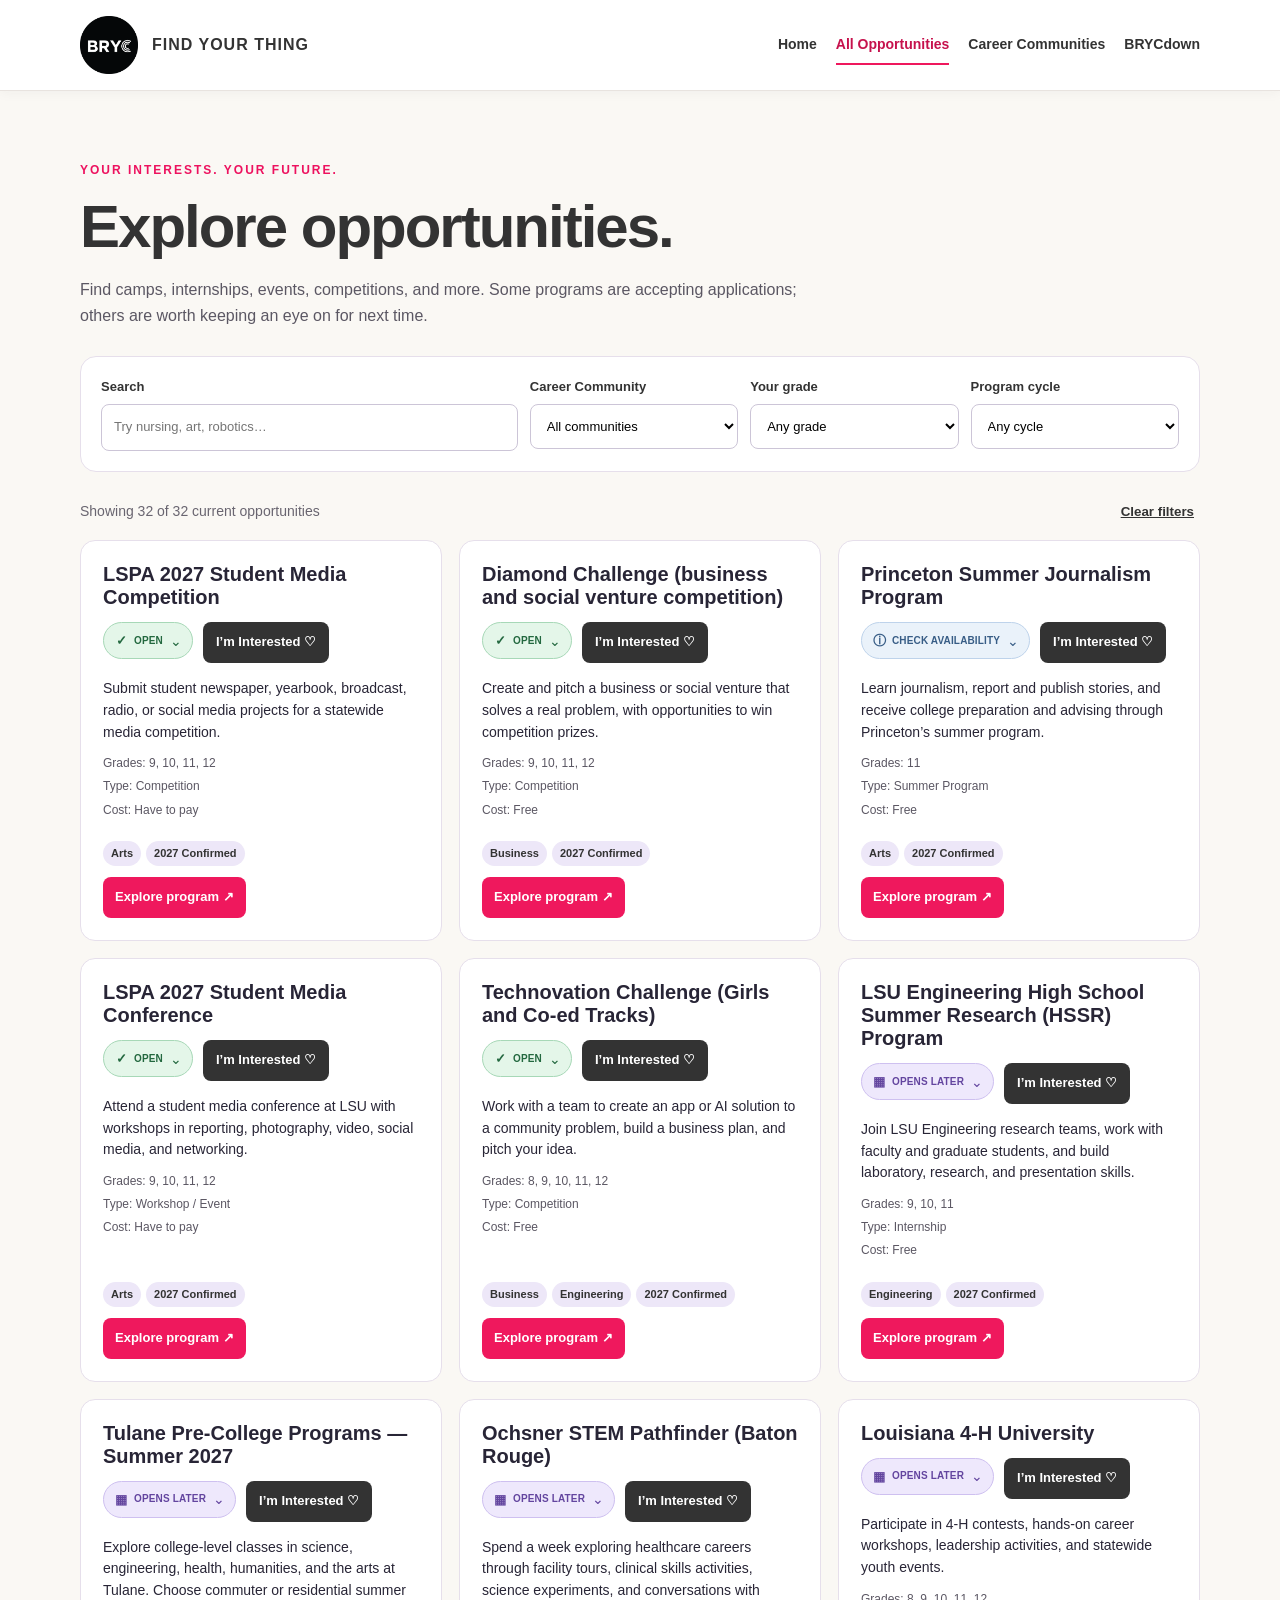
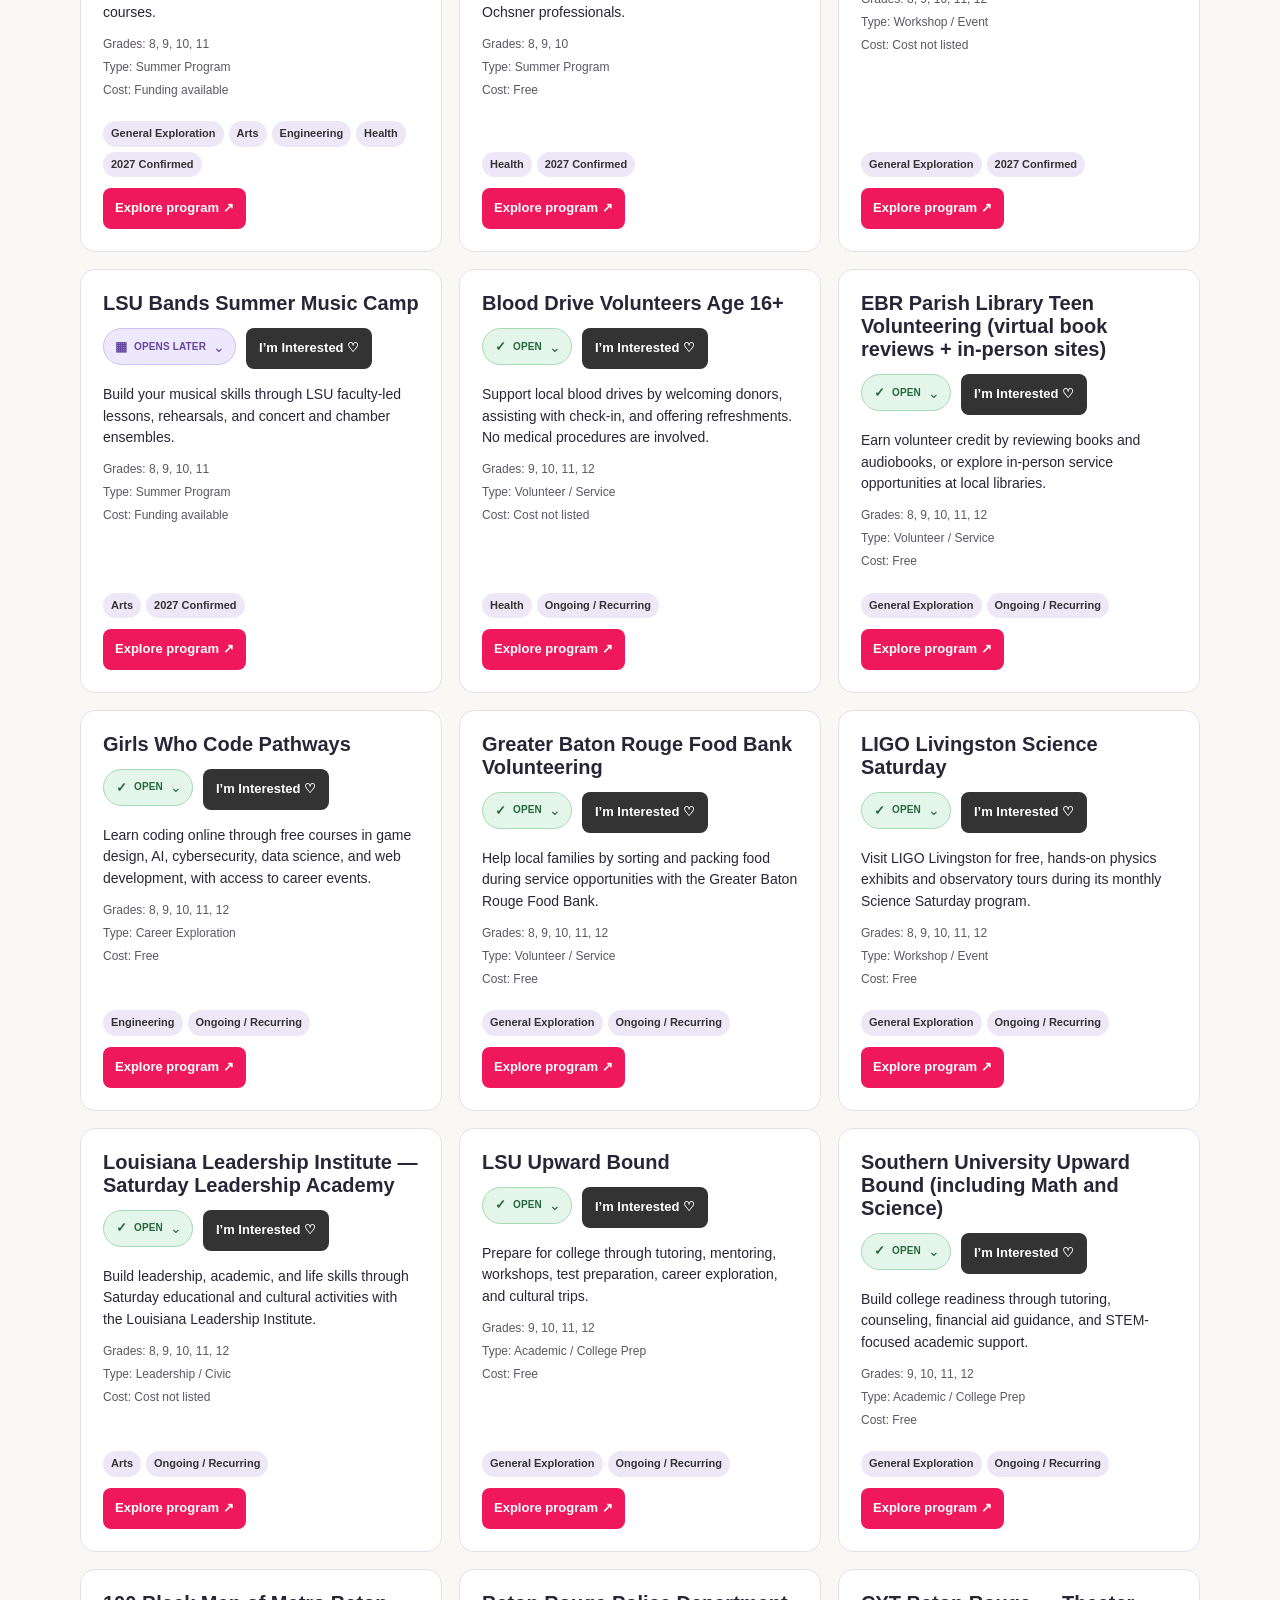
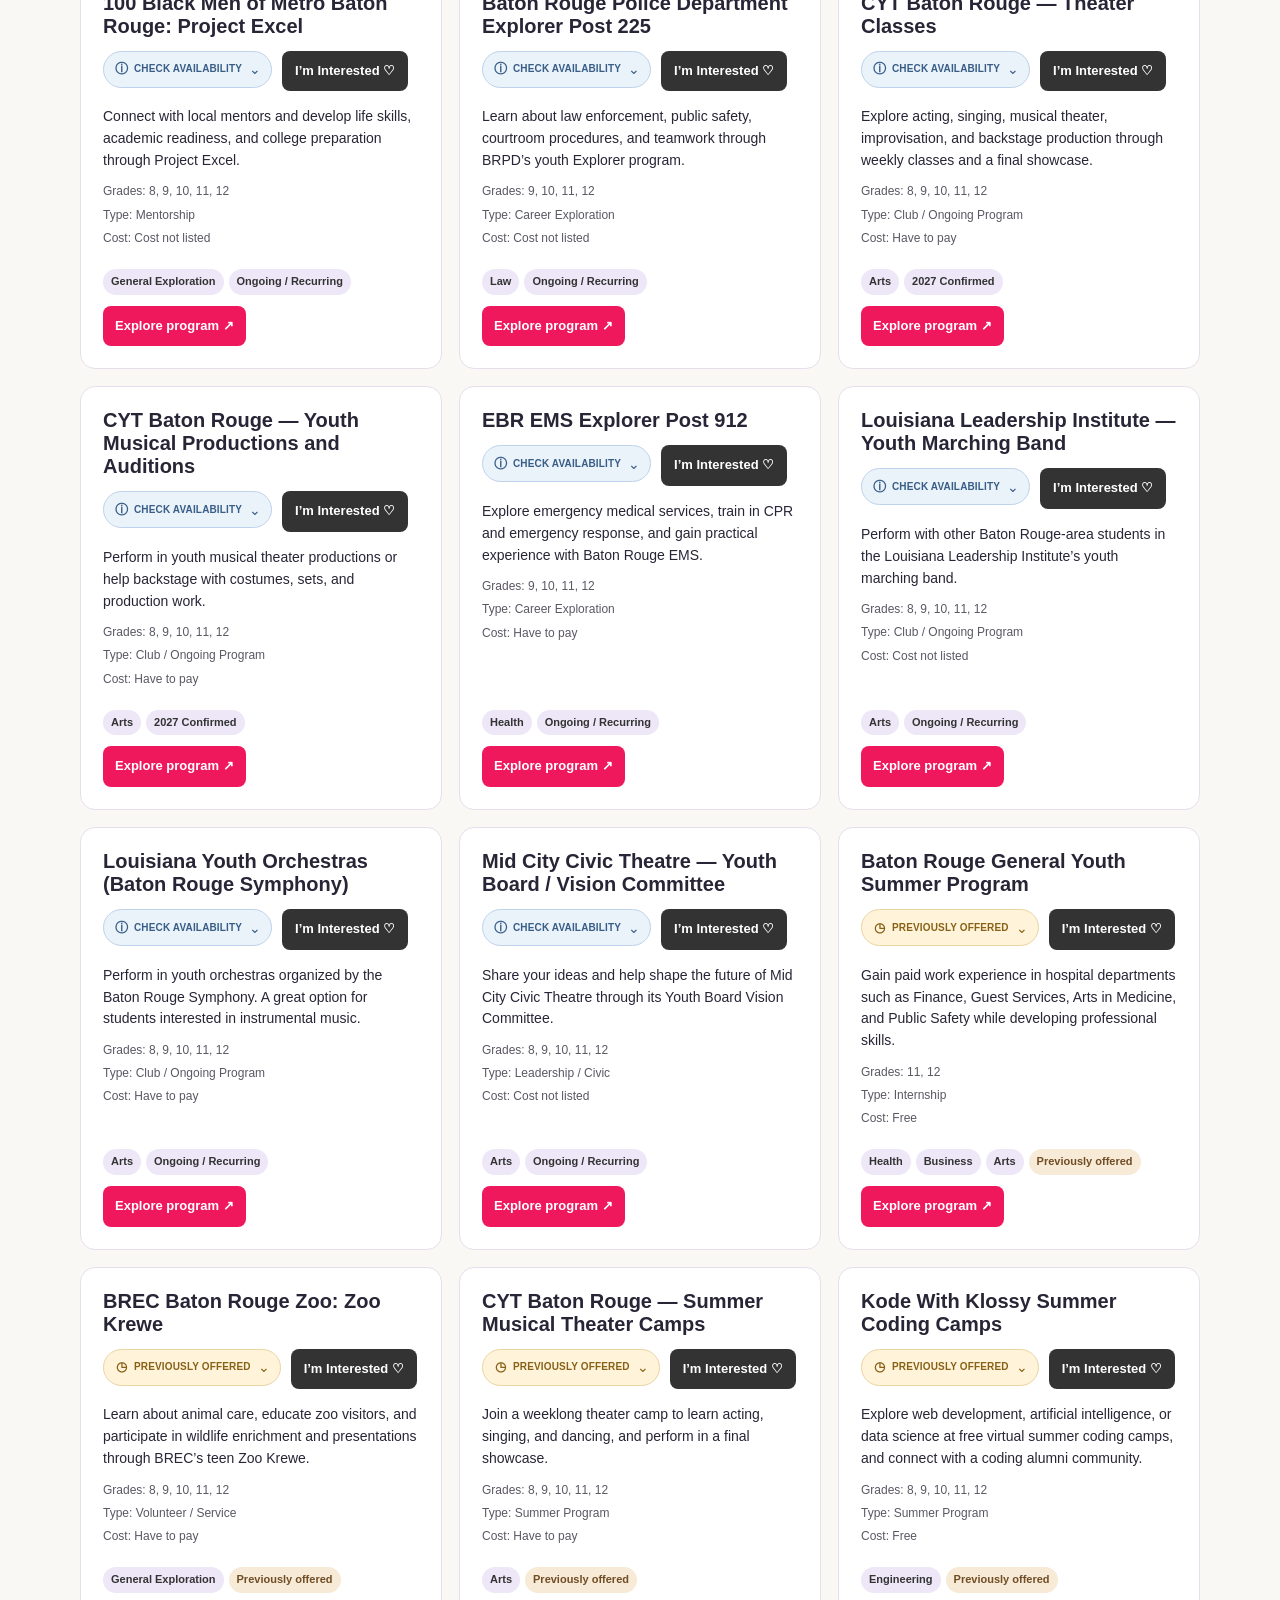
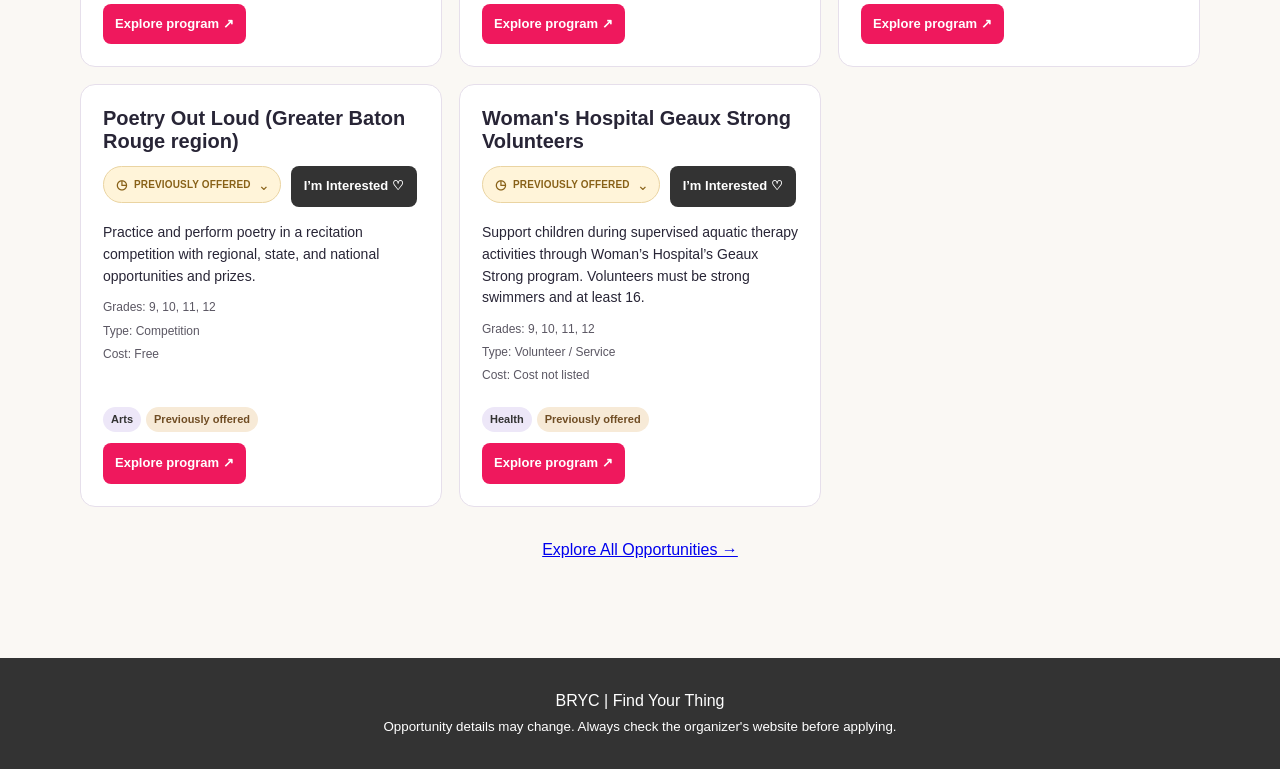
==== opportunities.html @ 0ed769bd "Make application status badges size naturally to their labels" ====
<!doctype html>
<html lang="en">
<head>
<meta charset="utf-8"><meta name="viewport" content="width=device-width, initial-scale=1">
<title>Explore Opportunities | BRYC Find Your Thing</title>
<link rel="stylesheet" href="style.css?v=15">
<style>
body{background:#faf8f4}.op-main{padding:58px 0 95px}.op-main h1{font-size:clamp(35px,5vw,60px);margin:10px 0}.op-lead{max-width:740px;color:#5b5763}
.op-filters{display:grid;grid-template-columns:2fr repeat(3,1fr);gap:12px;padding:20px;border:1px solid #e6dfeb;border-radius:16px;background:white;margin:28px 0}
.op-filters label{display:flex;flex-direction:column;gap:6px;font-size:13px;font-weight:700;color:#333333}
.op-filters input,.op-filters select{font:inherit;font-weight:normal;width:100%;padding:12px;border:1px solid #ccc5d7;border-radius:8px;min-height:45px;background:white}
.fyt-search-anchor{position:relative;min-width:0}
.fyt-suggestions{position:absolute;z-index:120;left:0;right:0;top:calc(100% + 5px);border:1px solid #d5cbdc;border-radius:12px;background:#fff;box-shadow:0 12px 30px rgba(30,25,44,.16);max-height:280px;overflow:auto;padding:5px}
.fyt-suggestions[hidden]{display:none}
.fyt-suggestion{display:flex;align-items:center;justify-content:space-between;gap:12px;padding:11px 12px;border:0;background:white;color:#333;font:inherit;font-size:13px;width:100%;border-radius:7px;text-align:left;cursor:pointer}
.fyt-suggestion small{color:#776e7c;font-size:11px;flex-shrink:0}
.fyt-suggestion:hover,.fyt-suggestion.is-active,.fyt-suggestion:focus-visible{background:#fce8f0;outline:none}
.op-count{display:flex;justify-content:space-between;align-items:center;gap:15px;margin:18px 0;flex-wrap:wrap;color:#696570;font-size:14px}
.op-count button{color:#333333;text-decoration:underline;border:none;background:none;cursor:pointer;font-weight:700}
.op-grid{display:grid;grid-template-columns:repeat(3,minmax(0,1fr));gap:17px}
.op-item{border:1px solid #e6dfeb;background:white;border-radius:15px;padding:22px;display:flex;flex-direction:column;gap:11px;min-width:0}
.op-item h2{font-size:20px;color:#282536;margin:0;overflow-wrap:anywhere}
.op-tags{display:flex;gap:5px;flex-wrap:wrap;margin-top:auto;padding-top:10px}.op-tags span{background:#ede7f8;color:#333333;font-size:11px;border-radius:40px;padding:4px 8px;font-weight:700}
.op-tags span.past{background:#f7ead7;color:#704d24}
.op-item p{margin:0;font-size:14px}
.op-description{line-height:1.55}
.op-item .op-meta{color:#5b5763;font-size:12px;display:grid;gap:4px}
/* Clickable colored status pill; the expanded explanation lives inside it. */
.op-status-wrap{min-width:0}
.op-status-details{min-width:0;max-width:100%}
.op-status-actions{display:flex;align-items:flex-start;flex-wrap:wrap;gap:10px;margin:2px 0 4px}
.op-status-actions>.op-status-details{flex:0 1 auto;max-width:100%}
.op-status-actions>.op-status-details[open]{flex:1 0 100%;width:100%}
.op-status-actions>.op-status-details[open] .op-status-details-content{max-width:100%}
.op-status-actions>.op-interest-button{flex:0 0 auto}
@media(max-width:390px){.op-status-actions{gap:9px}}

.op-status{display:inline-flex;align-items:center;justify-content:flex-start;gap:6px;width:fit-content;max-width:100%;min-height:37px;padding:7px 10px;border-radius:999px;border:1px solid transparent;font-size:11px;line-height:1.2;white-space:nowrap}
.op-status-details summary{list-style:none;cursor:pointer;user-select:none}
.op-status-details summary::-webkit-details-marker{display:none}
.op-status-details summary::marker{content:''}
.op-status-details summary:focus-visible{outline:3px solid #EF185D;outline-offset:3px}
.op-status-details summary:hover{filter:brightness(.97)}
.op-status-details summary .op-status-chevron{display:inline-block;margin-left:1px;font-size:14px;line-height:1;transition:transform .2s ease;flex-shrink:0}
.op-status-details[open] summary .op-status-chevron{transform:rotate(180deg)}
.op-status-details[open] summary{border-radius:14px}
.op-status-icon{display:inline-flex;align-items:center;justify-content:center;flex:0 0 14px;width:14px;font-size:13px;font-weight:800}
.op-status-copy{min-width:0;display:inline-flex;align-items:center;flex:0 1 auto;white-space:nowrap}
.op-status-label{font-size:10px;letter-spacing:.015em;text-transform:uppercase;font-weight:800;white-space:nowrap}
.op-status-message{font-size:11px;font-weight:600}
.op-status.open-now{background:#E4F6E9;border-color:#A7D8B7;color:#23683F}
.op-status.year-round{background:#FFF0DE;border-color:#F1CC9E;color:#A34E13}
.op-status.closing-soon{background:#FDE4EE;border-color:#F6ABC7;color:#B50950}
.op-status.upcoming{background:#EEE8FC;border-color:#CEC0F0;color:#63459F}
.op-status.closed{background:#FBE9EB;border-color:#E6BBC4;color:#A23751}
.op-status.previous{background:#FFF4D9;border-color:#EAD4A2;color:#886118}
.op-status.check{background:#EAF2FA;border-color:#BED3EB;color:#385D86}
.op-status-details-content{font-size:13px;line-height:1.5;color:#58525e;padding:12px 14px;margin-top:8px;background:#F7F5F9;border:1px solid #E8E1ED;border-radius:10px}
.op-status-details-content p{margin:0}
.op-status-details-content p+p{margin-top:6px}
.op-status-expanded-hint{font-weight:750;color:#333}
.op-interest-button{background:#333;color:white;border:0;border-radius:8px;cursor:pointer;font:inherit;font-size:13px;font-weight:700;padding:10px 13px;align-self:flex-start;max-width:100%}
.op-request-name-hint{font-size:12px!important;color:#6a6470!important;margin:5px 0 0!important}
.op-interest-button:hover{background:#1e1e1e}
.op-interest-button:focus-visible,.op-request-dialog button:focus-visible,.op-request-dialog input:focus-visible{outline:3px solid #ef185d;outline-offset:3px}
.op-request-dialog{border:0;border-radius:18px;padding:0;width:min(94vw,520px);max-height:90vh;overflow:auto;box-shadow:0 20px 70px rgba(0,0,0,.22)}
.op-request-dialog::backdrop{background:rgba(15,13,21,.5)}
.op-request-dialog-content{padding:27px}
.op-request-dialog h2{font-size:27px;margin:0 0 10px}
.op-request-dialog p{font-size:14px;color:#59545c}
.op-request-dialog label{display:block;font-size:13px;font-weight:700;margin:14px 0 6px}
.op-request-dialog input[type=text]{display:block;width:100%;font:inherit;font-size:16px;border-radius:8px;border:1px solid #aaa;padding:12px}
.op-request-dialog .op-request-consent{display:flex;align-items:flex-start;gap:10px;font-size:13px;line-height:1.5;font-weight:400}
.op-request-consent input{margin-top:4px}
.op-request-buttons{display:flex;gap:10px;flex-wrap:wrap;margin-top:20px}
.op-request-buttons button{font:inherit;font-weight:700;border-radius:9px;padding:11px 17px;border:0;cursor:pointer}
.op-request-buttons button[type=submit]{background:#ef185d;color:white}
.op-request-buttons button[type=button]{background:#eee;color:#333}
.op-links{display:flex;gap:9px;flex-wrap:wrap;margin-top:0}.op-links a{background:#ef185d;color:white;border-radius:8px;text-decoration:none;padding:10px 12px;font-weight:700;font-size:13px}.op-links a:hover{background:#c6124d}
.directory-footer-action{text-align:center;margin-top:30px}.directory-footer-action .section-action-link{display:inline-block}
.op-notice{background:white;border:1px solid #e6dfeb;border-radius:14px;padding:28px;max-width:750px}
.op-home{display:inline-block;color:#333333;text-decoration:underline;margin-top:12px}
@media(max-width:950px){.op-grid{grid-template-columns:repeat(2,1fr)}.op-filters{grid-template-columns:1fr 1fr}}
@media(max-width:650px){.op-grid,.op-filters{grid-template-columns:1fr}.op-main{padding:35px 0 65px}}
</style>
</head>
<body>
<header class="site-header"><div class="container nav">
<a class="brand" href="index.html" aria-label="Find Your Thing home"><img src="BRYC Logo-Punched.png" alt="BRYC logo"><span>FIND YOUR THING</span></a>
<nav class="site-nav" aria-label="Main navigation"><a class="nav-link" href="index.html">Home</a><a class="nav-link" href="opportunities.html" aria-current="page">All Opportunities</a><a class="nav-link" href="index.html#career-communities">Career Communities</a><a class="nav-link" href="https://thebryc.org/brycdown" target="_blank" rel="noopener noreferrer">BRYCdown</a></nav>
</div></header>
<main class="op-main container">
<p class="eyebrow">YOUR INTERESTS. YOUR FUTURE.</p><h1>Explore opportunities.</h1>
<p class="op-lead">Find camps, internships, events, competitions, and more. Some programs are accepting applications; others are worth keeping an eye on for next time.</p>
<div class="op-filters">
<label for="q">Search<input id="q" type="search" placeholder="Try nursing, art, robotics…"></label>
<label for="community">Career Community<select id="community"><option value="">All communities</option><option>Arts</option><option>Business</option><option>Education</option><option>Engineering</option><option>Health</option><option>Law</option><option>General Exploration</option></select></label>
<label for="grade">Your grade<select id="grade"><option value="">Any grade</option><option value="8">8th</option><option value="9">9th</option><option value="10">10th</option><option value="11">11th</option><option value="12">12th</option></select></label>
<label for="cycle">Program cycle<select id="cycle"><option value="">Any cycle</option><option>2027 Confirmed</option><option>Ongoing / Recurring</option><option>Previously Offered — Next Cycle Unconfirmed</option></select></label>
</div>
<div class="op-count"><span id="count" aria-live="polite">Loading opportunities…</span><button id="reset" type="button">Clear filters</button></div>
<div class="op-grid" id="results"></div>
<div class="directory-footer-action"><a href="opportunities.html" class="section-action-link">Explore All Opportunities →</a></div>
<dialog id="interest-dialog" class="op-request-dialog" aria-labelledby="request-title">
  <div class="op-request-dialog-content">
    <h2 id="request-title">I'm Interested</h2>
    <p id="request-program"></p>
    <p id="request-explainer">This shares your interest with BRYC staff. It does not apply to the program or guarantee an automatic reminder.</p>
    <form id="interest-form" method="POST" target="_blank">
      <input type="hidden" id="request-opportunity-id" name="opportunityId">
      <input type="hidden" name="consent" value="yes">
      <div hidden aria-hidden="true"><label>Leave this blank<input name="website" type="text" tabindex="-1" autocomplete="off"></label></div>
      <label for="request-full">Fellow full name</label>
      <input id="request-full" type="text" maxlength="91" autocomplete="name" placeholder="First and last name" required aria-describedby="request-name-hint">
      <p id="request-name-hint" class="op-request-name-hint">Enter your first and last name so BRYC can follow up.</p>
      <input id="request-first" name="firstName" type="hidden">
      <input id="request-last" name="lastName" type="hidden">
      <label class="op-request-consent"><input id="request-consent" type="checkbox" required> I understand this request will be shared with BRYC staff for follow-up.</label>
      <div class="op-request-buttons">
        <button type="submit">Send request to BRYC ↗</button>
        <button id="request-cancel" type="button">Cancel</button>
      </div>
      <p class="op-request-note">Your request opens a BRYC confirmation page in a new tab. No Fellow information appears in the public opportunity feed.</p>
    </form>
  </div>
</dialog>
<div id="error" class="op-notice" hidden><h2>Opportunities aren't available yet</h2><p id="error-detail">Please check back soon.</p><a class="op-home" href="index.html">Return to Career Communities</a></div>
</main>
<footer><div class="container">BRYC | Find Your Thing<br><small>Opportunity details may change. Always check the organizer's website before applying.</small></div></footer>
<script src="opportunities-snapshot.js?v=20261117-tulane"></script>
<script src="fyt-search.js?v=round3-1"></script>
<script src="fyt-config.js?v=interest-live-20261116"></script>
<script>
(()=>{
"use strict";
const byId=id=>document.getElementById(id),approved=['Arts','Business','Education','Engineering','Health','Law','General Exploration'];
const params=new URLSearchParams(location.search),fromUrl=params.get('community');
if(approved.includes(fromUrl))byId('community').value=fromUrl;
const incomingQuery=params.get('q');
if(incomingQuery)byId('q').value=incomingQuery.slice(0,200);
let opportunities=null;
const snapshotStatusById=new Map((window.FYT_STATIC_PAYLOAD?.opportunities||[]).map(o=>[o.id,o.applicationStatus]));
const element=(tag,content,cls)=>{const el=document.createElement(tag);el.textContent=String(content||'');if(cls)el.className=cls;return el};
const list=x=>Array.isArray(x)?x:[];
const safeUrl=x=>{try{const u=new URL(x);return u.protocol==='https:'?u.href:null}catch{return null}};
// The private Fellow intake form is only shown after BRYC deploys and configures
// a separate Apps Script intake endpoint. No public names or sheet data are stored here.
const intakeConfigured=safeUrl(window.FYT_CONFIG?.interestIntakeUrl);
const intakeTestMode=new URLSearchParams(location.search).get('intakeTest')==='1';
const intakeUrl=(window.FYT_CONFIG?.interestIntakeEnabled===true || intakeTestMode)
  ? intakeConfigured : null;
const interestDialog=byId('interest-dialog');
const interestForm=byId('interest-form');
function openInterest(o){
  if(!intakeUrl)return;
  byId('request-title').textContent='I’m Interested';
  byId('request-program').textContent=o.name;
  byId('request-explainer').textContent=
    'Let BRYC know you’re interested in this program. Staff may follow up with application help or future updates. This is not a program application or a guarantee of automatic reminders.';
  byId('request-opportunity-id').value=o.id;
  interestForm.action=intakeUrl;
  byId('request-full').value='';
  byId('request-full').setCustomValidity('');
  byId('request-first').value='';
  byId('request-last').value='';
  byId('request-consent').checked=false;
  interestDialog.showModal();
}
const fullNameInput=byId('request-full');
fullNameInput.addEventListener('input',()=>fullNameInput.setCustomValidity(''));
byId('request-cancel').addEventListener('click',()=>interestDialog.close());
interestDialog.addEventListener('click',e=>{if(e.target===interestDialog)interestDialog.close();});
interestForm.addEventListener('submit',event=>{
  // Keep the tested Apps Script contract: it still receives separate firstName
  // and lastName parameters, but Fellows only fill out one full-name field.
  const full=fullNameInput.value.normalize('NFC').trim().replace(/\s+/g,' ');
  const parts=full.split(' ').filter(Boolean);
  const first=parts.shift()||'';
  const last=parts.join(' ');
  const allowed=/^[\p{L}\p{M} .'-]+$/u;
  if(!first||!last||first.length>40||last.length>50||
     !allowed.test(first)||!allowed.test(last)){
    event.preventDefault();
    fullNameInput.setCustomValidity('Enter your first and last name (letters, spaces, apostrophes, periods, or hyphens).');
    fullNameInput.reportValidity();
    return;
  }
  byId('request-first').value=first;
  byId('request-last').value=last;
  interestDialog.close();
});


/* FYT public status labels use the staff-controlled Application Status column.
   Dates supplement that status but never prove applications are open. */
const parseDeadline=value=>{
  const str=String(value||'').trim();
  const match=str.match(/^(Jan(?:uary)?|Feb(?:ruary)?|Mar(?:ch)?|Apr(?:il)?|May|Jun(?:e)?|Jul(?:y)?|Aug(?:ust)?|Sep(?:tember)?|Oct(?:ober)?|Nov(?:ember)?|Dec(?:ember)?)\s+(\d{1,2}),?\s+(\d{4})$/i);
  if(!match)return null;
  const months=['jan','feb','mar','apr','may','jun','jul','aug','sep','oct','nov','dec'];
  const month=months.indexOf(match[1].toLowerCase().slice(0,3));
  const day=Number(match[2]),year=Number(match[3]);
  const date=new Date(year,month,day);
  return date.getFullYear()===year&&date.getMonth()===month&&date.getDate()===day?date:null;
};
function classifyStatus(o){
  const update=String(o.fellowUpdate||'').trim();
  const deadlineText=String(o.applicationDeadline||'').trim();
  const deadline=parseDeadline(deadlineText);
  const now=new Date(),today=new Date(now.getFullYear(),now.getMonth(),now.getDate());
  const days=deadline?Math.round((deadline-today)/86400000):null;
  const status=String(o.applicationStatus||'').trim();
  const result=(tone,icon,label,hint='')=>({tone,icon,label,hint,details:update});
  if(days!==null&&days<0)return result('closed','×','Deadline passed',deadlineText);
  if(status==='Closed')return result('closed','×','Closed');
  if(status==='Previously Offered')return result('previous','◷','Previously offered','Next cycle unconfirmed');
  if(status==='Opening Later')return result('upcoming','▦','Opens later');
  if(status==='Year-Round')return result('open-now','✓','Open','Year-round');
  if(status==='Ongoing / Check Availability')return result('open-now','✓','Open','Check availability');
  if(status==='Open Now'){
    if(days!==null&&days<=15)return result('closing-soon','◷',
      days===0?'Deadline today':'Closes soon','Due '+deadlineText);
    return result('open-now','✓','Open now',deadlineText?'Due '+deadlineText:'');
  }
  if(status==='Deadline Listed'){
    const listed=result('open-now','✓','Open',deadlineText?'Due '+deadlineText:'Check availability');
    listed.details=(update?update+' ':'')+'Application availability has not been independently verified. Check the organizer before applying.';
    return listed;
  }
  if(status==='Check Availability')return result('check','ⓘ','Check availability');
  if(o.programCycle==='Previously Offered — Next Cycle Unconfirmed')
    return result('previous','◷','Previously offered','Dates unconfirmed');
  return result('check','ⓘ','Check availability');
}
function statusBanner(o){
  const s=classifyStatus(o);
  const details=element('details','','op-status-details');
  const banner=element('summary','','op-status '+s.tone);
  const icon=element('span',s.icon,'op-status-icon');
  icon.setAttribute('aria-hidden','true');
  const copy=element('span','','op-status-copy');
  copy.append(element('span',s.label,'op-status-label'));
  const chevron=element('span','⌄','op-status-chevron');
  chevron.setAttribute('aria-hidden','true');
  banner.append(icon,copy,chevron);
  banner.setAttribute('aria-label',s.label+(s.hint?' — '+s.hint:'')+'. Show application details');
  const description=element('div','','op-status-details-content');
  if(s.hint)description.append(element('p',s.hint,'op-status-expanded-hint'));
  description.append(element('p',s.details||'Check the organizer’s website for current application information.'));
  details.append(banner,description);
  return details;
}

const conciseDescriptions={
  "FYT-00001": "Explore mental and behavioral health careers through workshops, career panels, college experiences, and mentoring with LSU professionals.",
  "FYT-00002": "Spend a week exploring healthcare careers through facility tours, clinical skills activities, science experiments, and conversations with Ochsner professionals.",
  "FYT-00003": "Gain paid work experience in hospital departments such as Finance, Guest Services, Arts in Medicine, and Public Safety while developing professional skills.",
  "FYT-00004": "Support children during supervised aquatic therapy activities through Woman’s Hospital’s Geaux Strong program. Volunteers must be strong swimmers and at least 16.",
  "FYT-00009": "Join LSU Engineering research teams, work with faculty and graduate students, and build laboratory, research, and presentation skills.",
  "FYT-00016": "Learn coding online through free courses in game design, AI, cybersecurity, data science, and web development, with access to career events.",
  "FYT-00017": "Explore web development, artificial intelligence, or data science at free virtual summer coding camps, and connect with a coding alumni community.",
  "FYT-00018": "Work with a team to create an app or AI solution to a community problem, build a business plan, and pitch your idea.",
  "FYT-00020": "Visit LIGO Livingston for free, hands-on physics exhibits and observatory tours during its monthly Science Saturday program.",
  "FYT-00022": "Learn about animal care, educate zoo visitors, and participate in wildlife enrichment and presentations through BREC’s teen Zoo Krewe.",
  "FYT-00024": "Perform in youth orchestras organized by the Baton Rouge Symphony. A great option for students interested in instrumental music.",
  "FYT-00025": "Build your musical skills through LSU faculty-led lessons, rehearsals, and concert and chamber ensembles.",
  "FYT-00028": "Explore acting, singing, musical theater, improvisation, and backstage production through weekly classes and a final showcase.",
  "FYT-00031": "Build leadership, academic, and life skills through Saturday educational and cultural activities with the Louisiana Leadership Institute.",
  "FYT-00032": "Practice and perform poetry in a recitation competition with regional, state, and national opportunities and prizes.",
  "FYT-00034": "Submit student newspaper, yearbook, broadcast, radio, or social media projects for a statewide media competition.",
  "FYT-00035": "Learn journalism, report and publish stories, and receive college preparation and advising through Princeton’s summer program.",
  "FYT-00036": "Share youth perspectives with Baton Rouge city-parish leaders and participate in civic projects and community outreach.",
  "FYT-00037": "Help advise the Louisiana Legislature on issues affecting young people, including education, health, the environment, and civic engagement.",
  "FYT-00043": "Create and pitch a business or social venture that solves a real problem, with opportunities to win competition prizes.",
  "FYT-00046": "Explore emergency medical services, train in CPR and emergency response, and gain practical experience with Baton Rouge EMS.",
  "FYT-00047": "Learn about law enforcement, public safety, courtroom procedures, and teamwork through BRPD’s youth Explorer program.",
  "FYT-00048": "Prepare for college through tutoring, mentoring, workshops, test preparation, career exploration, and cultural trips.",
  "FYT-00050": "Build college readiness through tutoring, counseling, financial aid guidance, and STEM-focused academic support.",
  "FYT-00053": "Connect with local mentors and develop life skills, academic readiness, and college preparation through Project Excel.",
  "FYT-00054": "Participate in 4-H contests, hands-on career workshops, leadership activities, and statewide youth events.",
  "FYT-00056": "Help local families by sorting and packing food during service opportunities with the Greater Baton Rouge Food Bank.",
  "FYT-00057": "Earn volunteer credit by reviewing books and audiobooks, or explore in-person service opportunities at local libraries.",
  "FYT-00059": "Support local blood drives by welcoming donors, assisting with check-in, and offering refreshments. No medical procedures are involved.",
  "FYT-00060": "Join a weeklong theater camp to learn acting, singing, and dancing, and perform in a final showcase.",
  "FYT-00061": "Perform in youth musical theater productions or help backstage with costumes, sets, and production work.",
  "FYT-00062": "Develop leadership through CYT’s high school HYPE team, including community service, fundraising, and team-building activities.",
  "FYT-00063": "Attend a student media conference at LSU with workshops in reporting, photography, video, social media, and networking.",
  "FYT-00064": "Perform with other Baton Rouge-area students in the Louisiana Leadership Institute’s youth marching band.",
  "FYT-00075": "Share your ideas and help shape the future of Mid City Civic Theatre through its Youth Board Vision Committee.",
  "FYT-00076": "Explore college-level classes in science, engineering, health, humanities, and the arts at Tulane. Choose commuter or residential summer courses."
};
const cardDescription=o=>conciseDescriptions[o.id]||o.description;

// Short card-facing cost labels. Unknown costs remain explicit rather than
// incorrectly asserting a fee or free participation. Full details stay in data.
const costLabels={
  "FYT-00001": "Free",
  "FYT-00002": "Free",
  "FYT-00003": "Free",
  "FYT-00009": "Free",
  "FYT-00016": "Free",
  "FYT-00017": "Free",
  "FYT-00018": "Free",
  "FYT-00020": "Free",
  "FYT-00032": "Free",
  "FYT-00035": "Free",
  "FYT-00036": "Free",
  "FYT-00037": "Free",
  "FYT-00043": "Free",
  "FYT-00048": "Free",
  "FYT-00050": "Free",
  "FYT-00056": "Free",
  "FYT-00057": "Free",
  "FYT-00062": "Free",
  "FYT-00022": "Have to pay",
  "FYT-00024": "Have to pay",
  "FYT-00028": "Have to pay",
  "FYT-00034": "Have to pay",
  "FYT-00046": "Have to pay",
  "FYT-00060": "Have to pay",
  "FYT-00061": "Have to pay",
  "FYT-00063": "Have to pay",
  "FYT-00025": "Funding available",
  "FYT-00076": "Funding available"
};
function displayCost(o){
  if(costLabels[o.id])return costLabels[o.id];
  const raw=String(o.cost||'').toLowerCase();
  if(/^(free|no fee)\b/.test(raw))return 'Free';
  if(/^\$\d|^fee varies|^winter \d{4} class tuition|^class enrollment is required/.test(raw))return 'Have to pay';
  return 'Cost not listed';
}

function render(){
if(!opportunities)return;
const q=byId('q').value.trim().toLowerCase(),c=byId('community').value,g=byId('grade').value,cycle=byId('cycle').value;
const visible=opportunities.filter(o=>!window.FYTSearch.expired(o));
const matches=visible.map(o=>({o,relevance:window.FYTSearch.match(o,q)}))
  .filter(x=>(!c||list(x.o.careerCommunities).includes(c))&&
    (!g||list(x.o.eligibleGrades).includes(g))&&(!cycle||x.o.programCycle===cycle)&&x.relevance.match)
  .sort((a,b)=>window.FYTSearch.sort(a.o,b.o)||b.relevance.score-a.relevance.score).map(x=>x.o);
byId('count').textContent='Showing '+matches.length+' of '+visible.length+' current opportunities';
const results=byId('results');results.replaceChildren();
if(!matches.length){results.append(element('div','No matches with these filters. Try another interest or clear your filters.','op-notice'));return;}
for(const o of matches){
const card=element('article','','op-item');
card.append(element('h2',o.name));
const statusActions=element('div','','op-status-actions');
statusActions.append(statusBanner(o));
if(intakeUrl){
  const action=element('button','I’m Interested ♡','op-interest-button');
  action.type='button';
  action.addEventListener('click',()=>openInterest(o));
  statusActions.append(action);
}
card.append(statusActions);
card.append(element('p',cardDescription(o),'op-description'));
const meta=element('div','','op-meta');meta.append(element('span','Grades: '+list(o.eligibleGrades).join(', ')));if(o.type)meta.append(element('span','Type: '+o.type));meta.append(element('span','Cost: '+displayCost(o)));card.append(meta);
const tags=element('div','','op-tags');for(const t of list(o.careerCommunities))tags.append(element('span',t));
const cycleText=o.programCycle==='Previously Offered — Next Cycle Unconfirmed'?'Previously offered':o.programCycle;
const ct=element('span',cycleText);if(o.programCycle==='Previously Offered — Next Cycle Unconfirmed')ct.className='past';tags.append(ct);card.append(tags);
// Fellow-facing update appears once inside the status banner near the card title.
const links=element('div','','op-links');
const url=safeUrl(o.url);if(url){const a=element('a','Explore program ↗');a.href=url;a.target='_blank';a.rel='noopener noreferrer';links.append(a)}

// Interest requests are shown beneath the deadline; Explore Program remains the footer action.
card.append(links);results.append(card);
}
}
function error(message){byId('count').textContent='Feed unavailable';byId('results').replaceChildren();byId('error').hidden=false;byId('error-detail').textContent=message}
for(const id of ['q','community','grade','cycle'])byId(id).addEventListener(id==='q'?'input':'change',render);
const searchAutocomplete=window.FYTSearch.autocomplete(byId('q'),()=>opportunities||[],()=>render());
byId('reset').addEventListener('click',()=>{for(const id of ['q','community','grade','cycle'])byId(id).value='';history.replaceState(null,'',location.pathname);render()});
let received=false;
window.FYTFeedReceiver=payload=>{
  if(!payload||payload.ok!==true||!Array.isArray(payload.opportunities)){
    if(!received)error('The listing service returned an error. Contact BRYC if this continues.');
    return;
  }
  received=true;
  opportunities=payload.opportunities.filter(o=>o.id&&o.name).map(o=>({
    ...o,applicationStatus:o.applicationStatus||snapshotStatusById.get(o.id)||''
  }));
  byId('error').hidden=true;
  render();
  searchAutocomplete.refresh();
};
// Display an approved, public-safe snapshot immediately. The live Google
// Apps Script feed refreshes it when available for anonymous visitors.
if(window.FYT_STATIC_PAYLOAD)window.FYTFeedReceiver(window.FYT_STATIC_PAYLOAD);
const endpoint=safeUrl(window.FYT_CONFIG?.publicFeedUrl);
if(!endpoint){
  if(!received)error('The opportunity feed is temporarily unavailable. Please check back later.');
  return;
}
const script=document.createElement('script');
script.src=endpoint;
script.onerror=()=>{if(!received)error('Could not load listings. Please try again later.')};
document.head.append(script);
setTimeout(()=>{if(!received)error('Loading took too long. Please try again later.')},15000);
})();
</script>
</body></html>
---- style.css ----
/* ===================================
   FIND YOUR THING | BRYC
   Official BRYC-inspired styling
   =================================== */

/* BRAND COLORS */

:root {
  --purple: #3a3088;
  --charcoal: #333333; /* BRYC-inspired headline and link color */
  --pink: #ed125f;
  --cream: #faf8f4;
  --white: #ffffff;
  --text: #282536;
  --gray: #696570;
}

* {
  box-sizing: border-box;
}

html {
  scroll-behavior: smooth;
}

body {
  margin: 0;
  font-family: "Proxima Nova", Arial, sans-serif;
  background-color: var(--cream);
  color: var(--text);
  line-height: 1.6;
}

/* MAIN PAGE CONTAINER */

.container {
  width: 90%;
  max-width: 1120px;
  margin-left: auto;
  margin-right: auto;
}

/* ===================================
   NAVIGATION
   =================================== */

.site-header {
  position: sticky;
  top: 0;
  z-index: 100;
  background-color: var(--white);
  border-bottom: 1px solid #e8e3df;
  box-shadow: 0 2px 12px rgba(40,37,54,.045);
}

.nav {
  display: flex;
  justify-content: space-between;
  align-items: center;
  gap: 20px;
  padding: 16px 0;
}

.brand {
  display: flex;
  align-items: center;
  flex-shrink: 0;
  gap: 14px;
  text-decoration: none;
  color: var(--charcoal);
  font-weight: bold;
  letter-spacing: 1px;
}

.brand img {
  width: 58px;
  height: 58px;
  object-fit: contain;
}

.nav-link {
  color: var(--charcoal);
  text-decoration: none;
  font-weight: 700;
}
.site-nav {
  display: flex;
  flex-wrap: wrap;
  align-items: center;
  justify-content: flex-end;
  gap: 8px 19px;
}
.site-nav .nav-link {
  display: inline-flex;
  align-items: center;
  min-height: 40px;
  white-space: nowrap;
  font-size: 14px;
  border-bottom: 2px solid transparent;
}
.site-nav .nav-link:hover,
.site-nav .nav-link[aria-current="page"] {
  color: #c6124d;
  border-bottom-color: #ef185d;
}
.site-nav .nav-link:focus-visible,
.brand:focus-visible {
  outline: 3px solid #ef185d;
  outline-offset: 3px;
  border-radius: 3px;
}
#career-communities { scroll-margin-top: 115px; }
@media (max-width: 900px) {
  .nav { flex-wrap: wrap; gap: 4px 12px; padding: 9px 0; }
  .brand img { width: 45px; height: 45px; }
  .site-nav { width: 100%; justify-content: flex-start; flex-wrap: nowrap; gap: 17px; overflow-x: auto; scrollbar-width: thin; }
  .site-nav .nav-link { font-size: 13px; flex-shrink: 0; min-height: 38px; }
  #career-communities { scroll-margin-top: 135px; }
}

/* ===================================
   WELCOME SECTION — COMPACT SPLIT HERO
   =================================== */

.hero {
  display: grid;
  grid-template-columns: minmax(0, 1.07fr) minmax(0, .93fr);
  gap: clamp(30px, 5vw, 75px);
  align-items: center;
  width: 92%;
  max-width: 1250px;
  padding-top: 52px;
  padding-bottom: 45px;
}

.hero-content { min-width: 0; text-align: left; }

.eyebrow {
  color: var(--pink);
  font-size: 12px;
  font-weight: bold;
  letter-spacing: 2px;
  text-transform: uppercase;
}

h1, h2 { color: var(--charcoal); line-height: 1.15; }

h1 { font-size: clamp(48px, 5.5vw, 76px); margin: 13px 0 20px; letter-spacing: -2px; }
h2 { font-size: clamp(28px, 4vw, 40px); margin: 12px 0; }

.hero .intro {
  max-width: 570px;
  margin: 0 0 28px;
  color: #5b5763;
  font-size: clamp(17px, 1.55vw, 19px);
  line-height: 1.65;
}

.visually-hidden {
  position: absolute;
  width: 1px; height: 1px; padding: 0; margin: -1px;
  overflow: hidden; clip: rect(0,0,0,0); white-space: nowrap; border: 0;
}

/* Shared accessible autocomplete for the homepage and directory. */
.fyt-search-anchor{position:relative;z-index:12}
.fyt-suggestions{position:absolute;z-index:120;left:0;right:0;top:calc(100% + 5px);border:1px solid #d5cbdc;border-radius:12px;background:#fff;box-shadow:0 12px 30px rgba(30,25,44,.16);max-height:280px;overflow:auto;padding:5px}
.fyt-suggestions[hidden]{display:none}
.fyt-suggestion{display:flex;align-items:center;justify-content:space-between;gap:12px;padding:11px 12px;border:0;background:white;color:#333;font:inherit;font-size:13px;width:100%;border-radius:7px;text-align:left;cursor:pointer}
.fyt-suggestion small{color:#776e7c;font-size:11px;flex-shrink:0}
.fyt-suggestion:hover,.fyt-suggestion.is-active,.fyt-suggestion:focus-visible{background:#fce8f0;outline:none}

.hero-search {
  display: flex;
  align-items: center;
  gap: 10px;
  width: 100%;
  max-width: 595px;
  padding: 6px 6px 6px 16px;
  background: white;
  border: 1px solid #cdc4dc;
  border-radius: 13px;
  box-shadow: 0 7px 24px rgba(58,48,136,.08);
}
.hero-search:focus-within { border-color: var(--charcoal); outline: 3px solid rgba(58,48,136,.16); }
.hero-search-icon { font-size: 30px; line-height: 1; color: var(--charcoal); font-family: Arial,sans-serif; }
.hero-search input {
  border: 0; background: transparent; outline: none;
  font: inherit; font-size: 15px; color: var(--text);
  flex: 1; min-width: 0; min-height: 45px; padding: 8px 2px;
}
.hero-search input::placeholder { color: #797282; opacity: 1; }
.hero-search button {
  border: 0; background: #ef185d; color: white;
  font: inherit; font-weight: 700; font-size: 14px;
  padding: 14px 18px; min-height: 44px; border-radius: 9px;
  white-space: nowrap; cursor: pointer;
}
.hero-search button:hover { background: #c6124d; }
.hero-search button:focus-visible { outline: 3px solid var(--pink); outline-offset: 3px; }
.hero-search-hint { margin: 12px 0 12px; color: #6a6470; font-size: 13px; }
.hero-search-hint a { color: var(--charcoal); font-weight: 600; text-underline-offset: 3px; }
.hero-all-link { display: inline-block; color: var(--charcoal); font-weight: 700; font-size: 14px; text-decoration: none; }
.hero-all-link:hover { text-decoration: underline; }

.hero-discovery {
  position: relative; overflow: hidden; isolation: isolate;
  background: linear-gradient(145deg,#f0ebfd 0%,#f8edf5 100%);
  border: 1px solid #e1d8ef;
  border-radius: 24px;
  padding: clamp(22px, 3vw, 35px);
  box-shadow: 0 12px 34px rgba(58,48,136,.065);
}
.hero-discovery::after {
  content: ""; position: absolute; z-index: -1;
  width: 190px; height: 190px; border-radius: 50%;
  right: -90px; top: -100px;
  background: rgba(237,18,95,.08);
}
.hero-discovery-header { margin-bottom: 20px; }
.hero-discovery-header .eyebrow { margin: 0 0 8px; font-size: 10px; }
.hero-discovery h2 { margin: 0 0 6px; font-size: clamp(25px,2.4vw,31px); line-height: 1.2; }
.hero-discovery-header > p:last-child { margin: 0; color: #615b70; font-size: 14px; }
.preview-stack { display: grid; gap: 11px; }
.preview-card {
  display: flex; align-items: center; gap: 13px;
  min-width: 0; padding: 14px 15px;
  border-radius: 13px; border: 1px solid rgba(58,48,136,.065);
  text-decoration: none; color: var(--text);
  transition: transform .18s ease, box-shadow .18s ease;
}
.preview-card:hover { transform: translateX(3px); box-shadow: 0 5px 15px rgba(58,48,136,.1); }
.preview-card:focus-visible { outline: 3px solid var(--purple); outline-offset: 2px; }
.preview-health { background: #fbe5eb; }
.preview-arts { background: #fff1c0; }
.preview-general { background: #e2f1e5; }
.preview-icon {
  display: grid; place-items: center; flex: 0 0 48px;
  width: 48px; height: 48px; border-radius: 11px;
  background: rgba(255,255,255,.72); font-size: 25px;
}
.preview-card-copy { display: flex; flex: 1; flex-direction: column; gap: 2px; min-width: 0; }
.preview-kicker { font-size: 10px; letter-spacing: 1.1px; font-weight: 800; color: var(--charcoal); }
.preview-card-copy strong { font-size: 15px; line-height: 1.33; overflow-wrap: anywhere; }
.preview-detail { color: #565061; font-size: 12px; }
.preview-arrow { font-size: 19px; color: var(--charcoal); align-self: center; }
.preview-footnote { font-size: 12px; margin: 17px 0 0; color: #6b6573; }

@media (max-width: 940px) {
  .hero { grid-template-columns: 1fr; max-width: 720px; gap: 32px; padding-top: 48px; padding-bottom: 40px; }
  .hero-content { text-align: center; }
  .hero .intro { margin-left: auto; margin-right: auto; }
  .hero-search { margin-left: auto; margin-right: auto; }
}
@media (max-width: 600px) {
  .hero { padding-top: 34px; padding-bottom: 35px; gap: 25px; }
  .hero h1 { font-size: clamp(46px,12vw,63px); letter-spacing: -1px; }
  .hero .intro { font-size: 16px; margin-bottom: 20px; }
  .hero-search { gap: 5px; padding: 5px 5px 5px 10px; }
  .hero-search input { font-size: 14px; }
  .hero-search button { padding: 12px 13px; font-size: 13px; }
  .hero-search-icon { font-size: 23px; }
  .hero-discovery { border-radius: 18px; padding: 21px; }
  .preview-card { padding: 12px 11px; gap: 9px; }
  .preview-icon { flex-basis: 40px; width: 40px; height: 40px; font-size: 22px; }
  .preview-card-copy strong { font-size: 14px; }
}

/* ===================================
   CAREER COMMUNITIES
   =================================== */

.communities {
  padding-top: 14px;
  padding-bottom: 75px;

  /* Center section content */
  text-align: center;
}

.section-description {
  color: var(--gray);
  max-width: 700px;
  margin: 12px auto 30px;
  text-align: center;
}

/* Community card layout */

.community-grid {
  display: grid;
  grid-template-columns: repeat(3, minmax(0, 1fr));
  gap: 20px;

  width: 100%;
  margin-left: auto;
  margin-right: auto;
}

.community-card {
  padding: 32px;
  min-height: 190px;
  border-radius: 15px;
  text-align: center;
  transition: transform 0.2s ease;
}

.community-card:hover {
  transform: translateY(-5px);
}

.community-icon {
  font-size: 34px;
}

.community-card h3 {
  margin: 20px 0 0;
  font-size: 23px;
}

.community-card p {
  margin: 0;
  font-size: 14px;
}

/* Career Community Colors */

.arts {
  background-color: #f7eaa7;
}

.business {
  background-color: #ddefe3;
}

.education {
  background-color: #ede2f7;
}

.engineering {
  background-color: #e8e8e8;
}

.health {
  background-color: #fce1e9;
}

.law {
  background-color: #e1e5fc;
}

/* ===================================
   ALL OPPORTUNITIES
   =================================== */

.opportunities {
  background-color: #f1eef8;
  padding: 75px 0 95px;

  /* Center section content */
  text-align: center;
}

.opportunity-card {
  background-color: var(--white);
  border: 1px solid #e6dfeb;
  border-radius: 16px;
  padding: 30px;
  max-width: 600px;
  box-shadow: 0 5px 20px #2927670a;

  /* Center the card on the page */
  margin-left: auto;
  margin-right: auto;

  /* Keep text inside cards easy to read */
  text-align: left;
}

.opportunity-card h3 {
  margin-top: 16px;
  color: var(--text);
}

.opportunity-card p {
  color: var(--gray);
}

.tag {
  display: inline-block;
  background-color: #fde7ef;
  color: #be0e4c;
  padding: 6px 13px;
  border-radius: 20px;
  font-size: 12px;
  font-weight: bold;
}

/* ===================================
   FOOTER
   =================================== */

footer {
  background-color: var(--charcoal);
  color: var(--white);
  padding: 30px 0;
  text-align: center;
}

/* ===================================
   TABLET AND MOBILE
   =================================== */

@media (max-width: 750px) {
  .community-grid {
    grid-template-columns: repeat(2, minmax(0, 1fr));
  }

  .nav {
    flex-wrap: wrap;
  }

}

@media (max-width: 450px) {
  .community-grid {
    grid-template-columns: 1fr;
  }

  .community-card {
    min-height: 150px;
  }

  .brand span {
    font-size: 12px;
  }

  .nav-link {
    font-size: 13px;
  }
}

/* FYT Explorer community links and live directory CTA */
a.community-card {display:block;color:var(--text);text-decoration:none}
a.community-card:hover,a.community-card:focus-visible{box-shadow:0 7px 20px rgba(58,48,136,.15)}
a.community-card:focus-visible,.browse-cta:focus-visible{outline:3px solid var(--pink);outline-offset:3px}
.browse-cta{display:inline-block;margin-top:18px;padding:13px 23px;border-radius:9px;background:var(--purple);color:white;text-decoration:none;font-weight:700}
.browse-cta:hover{background:#29216c;color:white}

/* General Exploration: slightly wider than the standard cards, centered below Health */
.community-card.general-exploration {
  grid-column: 2 / 3;
  width: 125%;
  max-width: 480px;
  justify-self: center;
  min-height: 190px;
  background: linear-gradient(115deg, #e8e2fc 0%, #fce9f0 100%);
  border: 2px solid #afa5db;
  display: flex;
  flex-direction: column;
  align-items: center;
  justify-content: center;
  gap: 9px;
  padding: 28px 28px;
  text-align: center;
}
.general-exploration .community-icon { font-size: 42px; flex-shrink: 0; }
.general-exploration .community-copy { max-width: 430px; }
.general-exploration h3 { margin: 0 0 5px; color: var(--charcoal); }
.general-exploration p { font-size: 14px; line-height: 1.5; }
.general-exploration .community-action { display: inline-block; margin-top: 9px; color: var(--charcoal); font-weight: bold; }
@media (max-width: 750px) {
  .community-card.general-exploration {
    grid-column: 1 / -1;
    width: min(75%, 520px);
  }
}
@media (max-width: 450px) {
  .community-card.general-exploration {
    width: 100%;
    padding: 27px 24px;
  }
}

/* Finding Their Thing in Action — original-photo carousel */
.fellow-spotlights { padding: 70px 0 85px; background: #f1eef8; }
.spotlight-container { max-width: 1080px; text-align: center; }
.spotlight-container > h2 { margin: 10px 0; }
.spotlight-container > .section-description { margin-bottom: 28px; }
.spotlight-carousel { max-width: 940px; margin: 0 auto; }
.spotlight-stage { background: #fff; border: 1px solid #e5deed; border-radius: 19px; overflow: hidden; box-shadow: 0 7px 28px rgba(58,48,136,.07); }
.spotlight-slide { display: grid; grid-template-columns: minmax(0, 1.05fr) minmax(0, .95fr); min-width: 0; }
.spotlight-slide[hidden] { display: none !important; }
.spotlight-photo { background: #eeeaf3; display: flex; justify-content: center; align-items: center; min-height: 360px; overflow: hidden; }
.spotlight-photo img { display: block; width: 100%; max-height: 510px; height: auto; object-fit: contain; }
.spotlight-story { display: flex; flex-direction: column; justify-content: center; text-align: left; padding: clamp(24px,4vw,48px); gap: 15px; }
.spotlight-category { color: #c30d4a; font-size: 11px; letter-spacing: 1.5px; font-weight: 800; }
.spotlight-story h3 { color: var(--charcoal); font-size: clamp(24px,3vw,33px); line-height: 1.2; margin: 0; }
.spotlight-story p { color: #5d5868; line-height: 1.65; margin: 0; font-size: 16px; }
.spotlight-attribution { font-size: 12px; font-weight: 700; color: #7a7480; margin-top: 10px; }
.spotlight-controls { display: flex; justify-content: center; align-items: center; gap: 15px; margin-top: 19px; }
.spotlight-arrow { display: grid; place-items: center; border: 1px solid #c8bfdb; background: white; color: var(--charcoal); cursor: pointer; border-radius: 50%; width: 43px; height: 43px; font-size: 23px; }
.spotlight-arrow:hover { background: #e6dff7; }
.spotlight-arrow:focus-visible, .spotlight-dot:focus-visible { outline: 3px solid #ed125f; outline-offset: 3px; }
.spotlight-position { color: #5f586a; font-size: 13px; font-weight: 700; min-width: 38px; }
.spotlight-dots { display: flex; align-items: center; gap: 8px; }
.spotlight-dot { border: 0; width: 10px; height: 10px; border-radius: 50%; padding: 0; background: #c9c1d6; cursor: pointer; }
.spotlight-dot.is-active { background: #3a3088; transform: scale(1.2); }
.spotlight-browse-link { display: inline-block; margin-top: 27px; font-size: 16px; font-weight: 700; color: var(--charcoal); text-decoration: underline; text-underline-offset: 4px; }
@media (max-width: 760px) {
  .fellow-spotlights { padding: 50px 0 65px; }
  .spotlight-slide { grid-template-columns: 1fr; }
  .spotlight-photo { min-height: 0; }
  .spotlight-photo img { max-height: 470px; }
  .spotlight-story { padding: 25px 27px 32px; gap: 12px; }
  .spotlight-story h3 { font-size: 26px; }
  .spotlight-story p { font-size: 15px; }
}
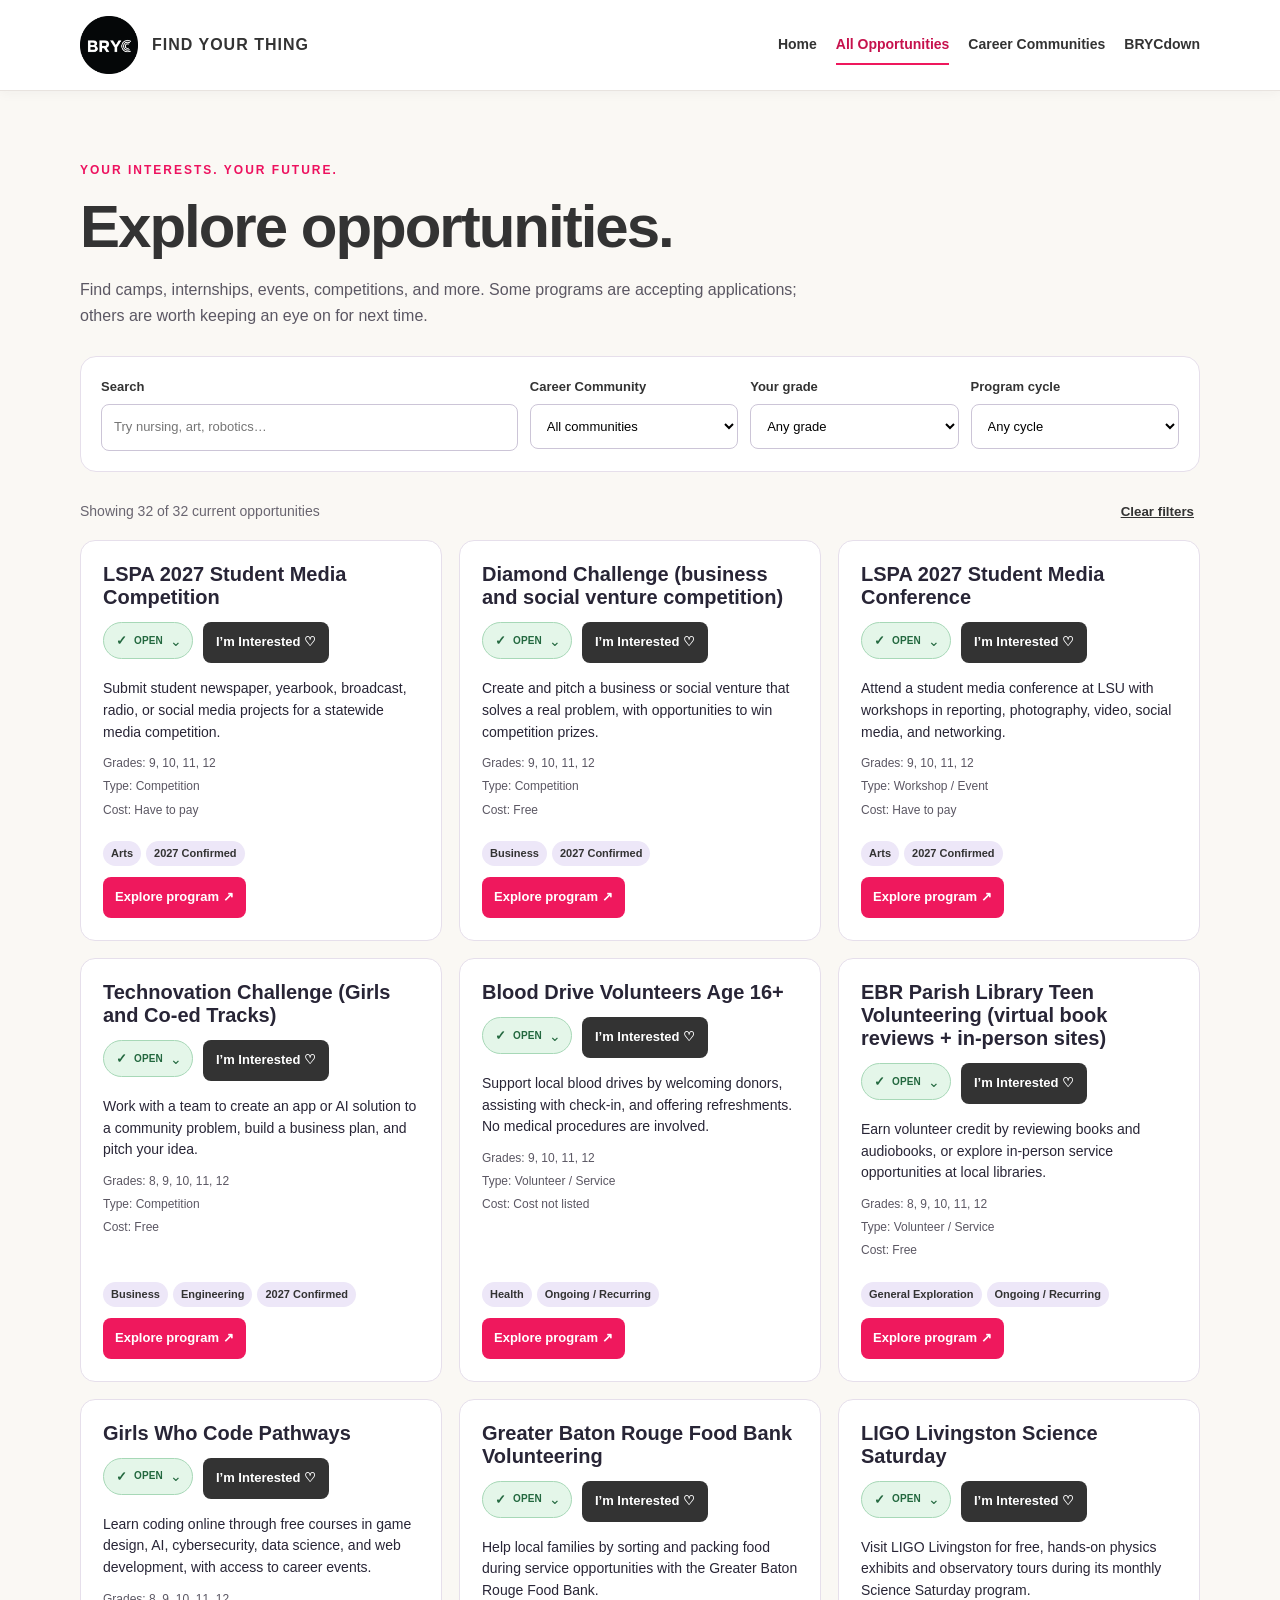
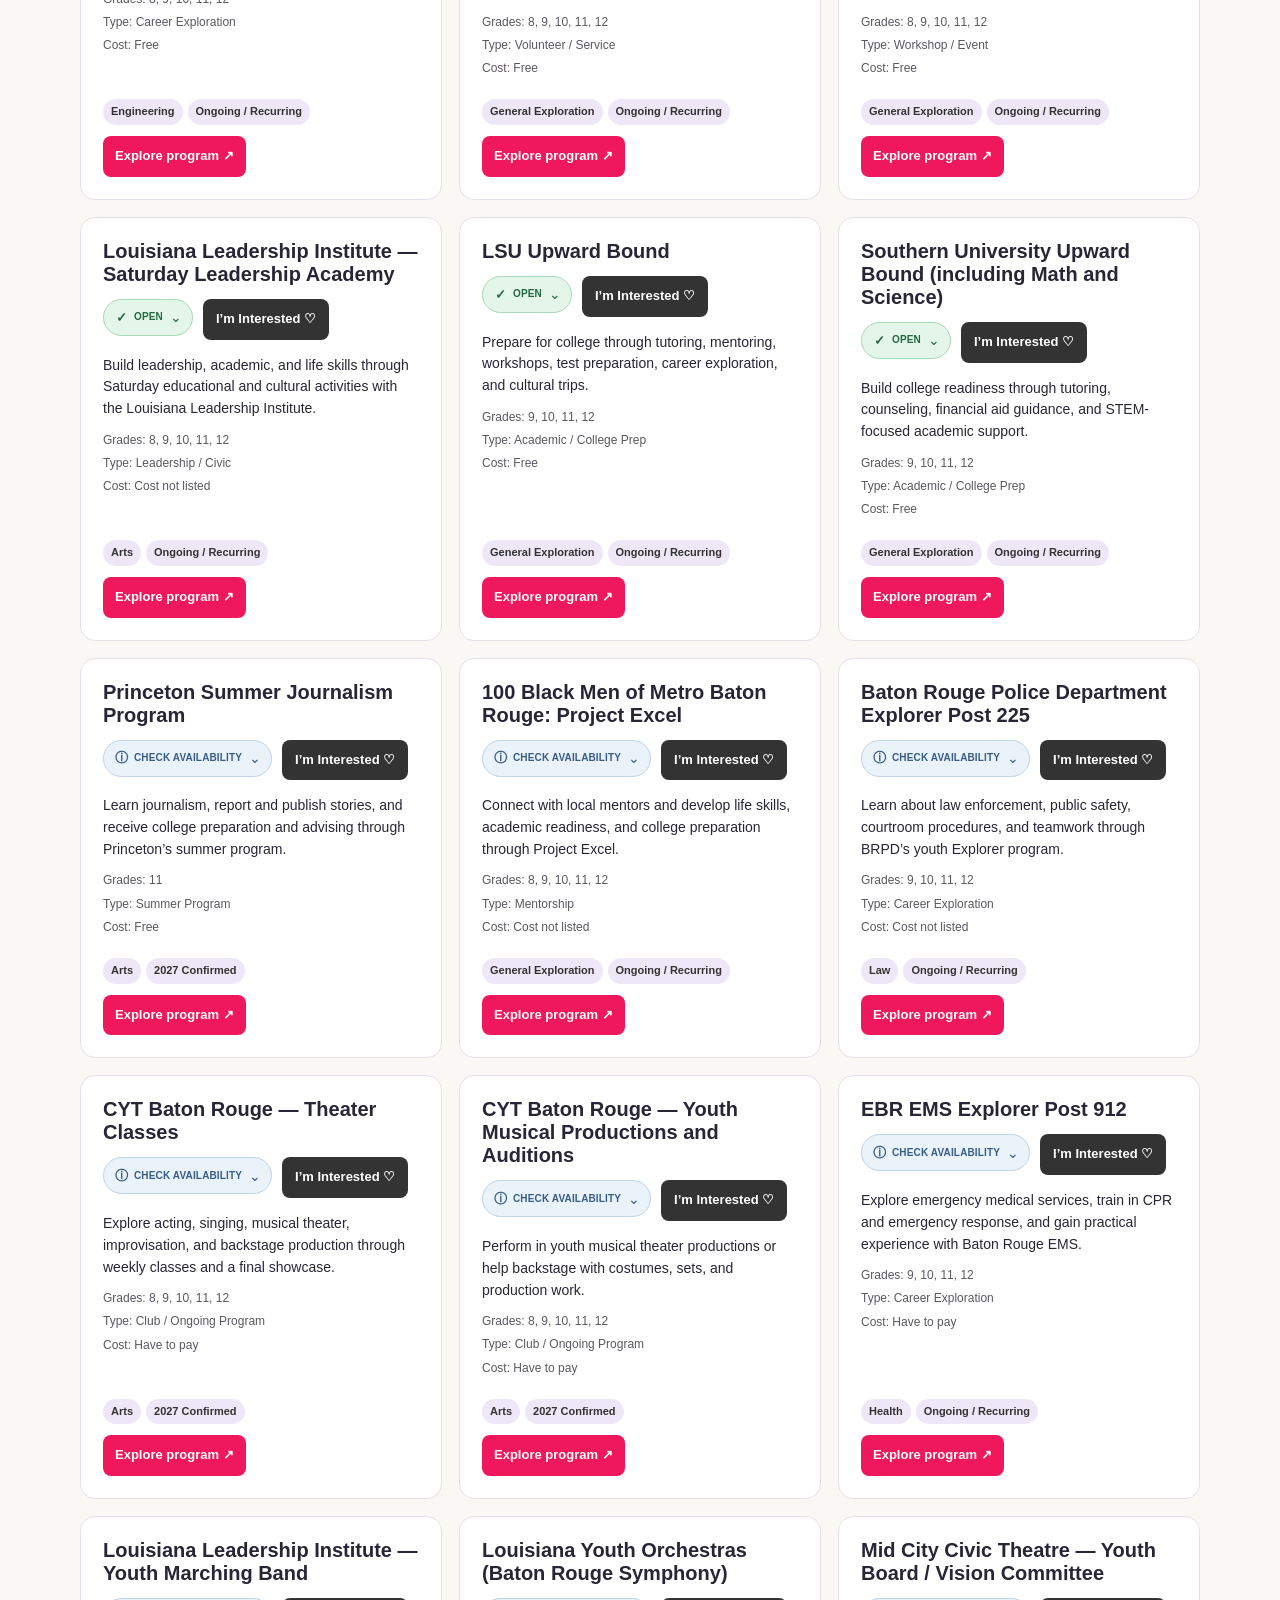
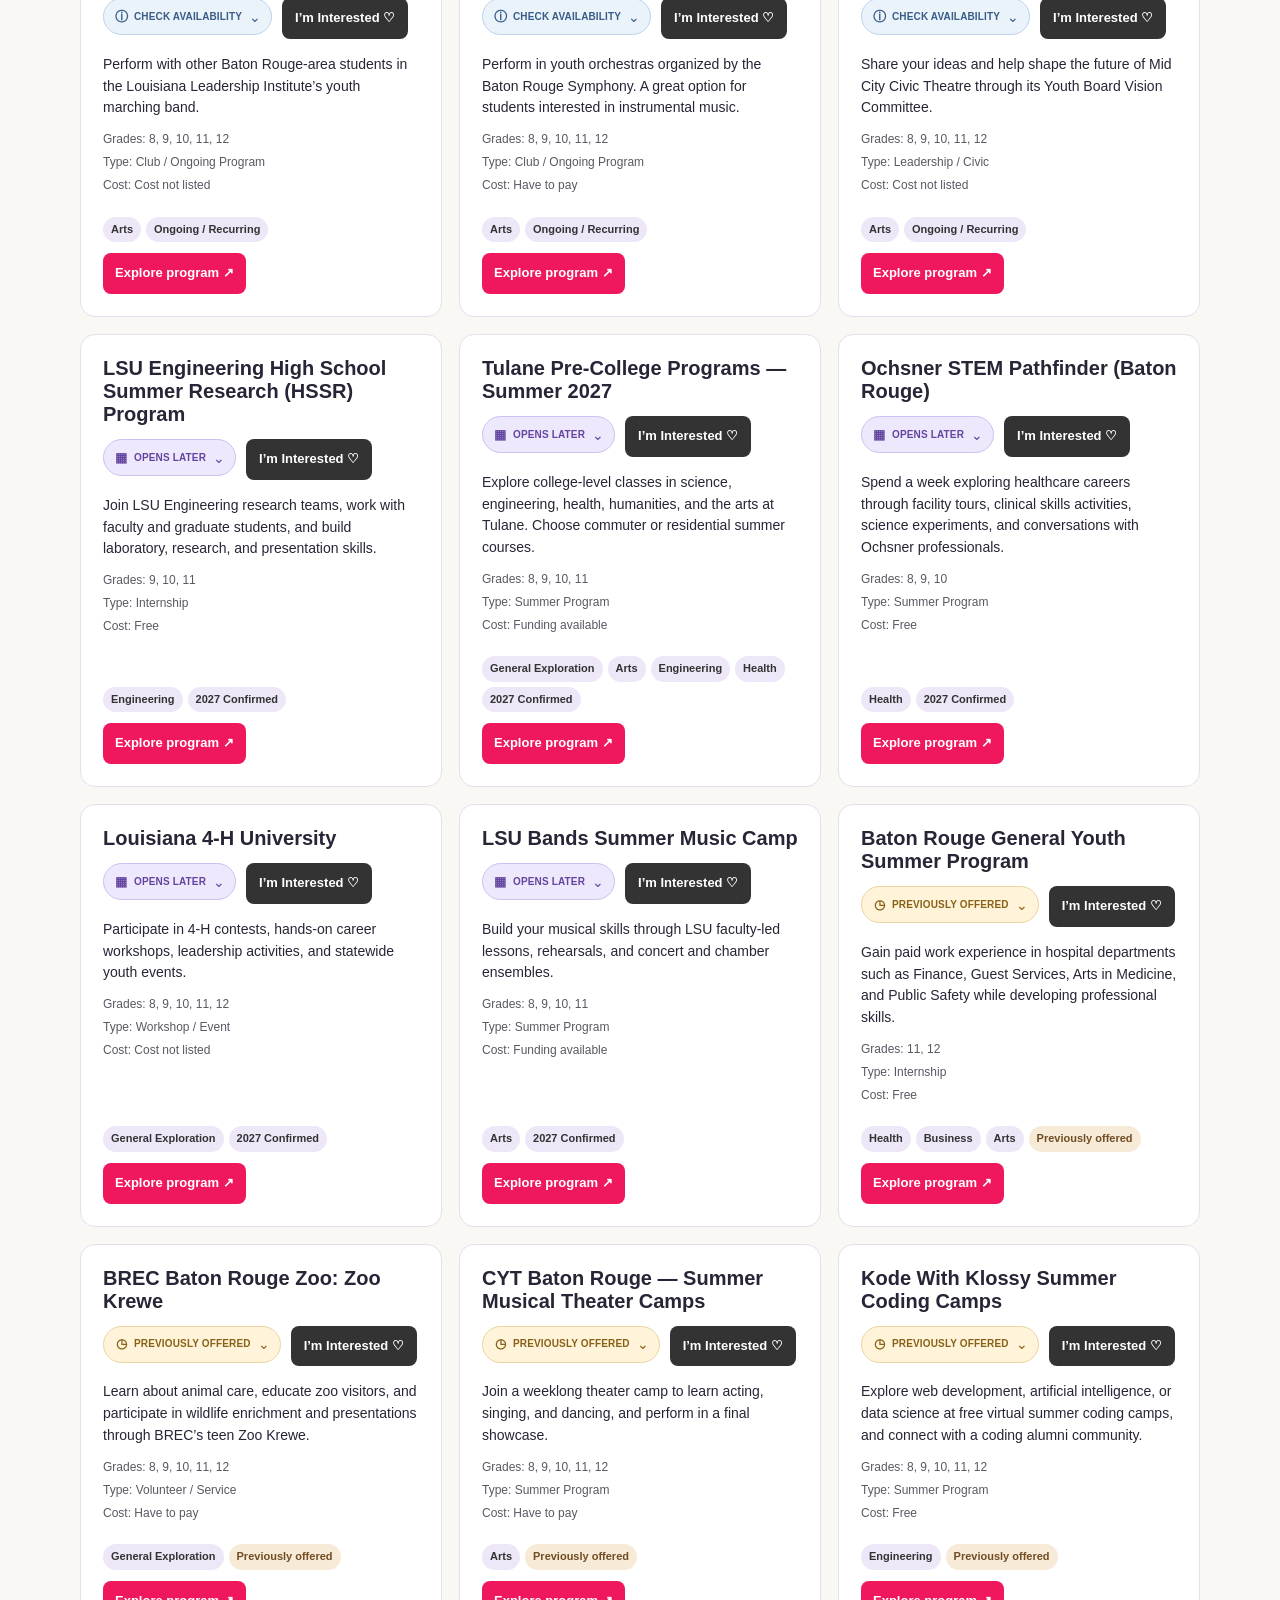
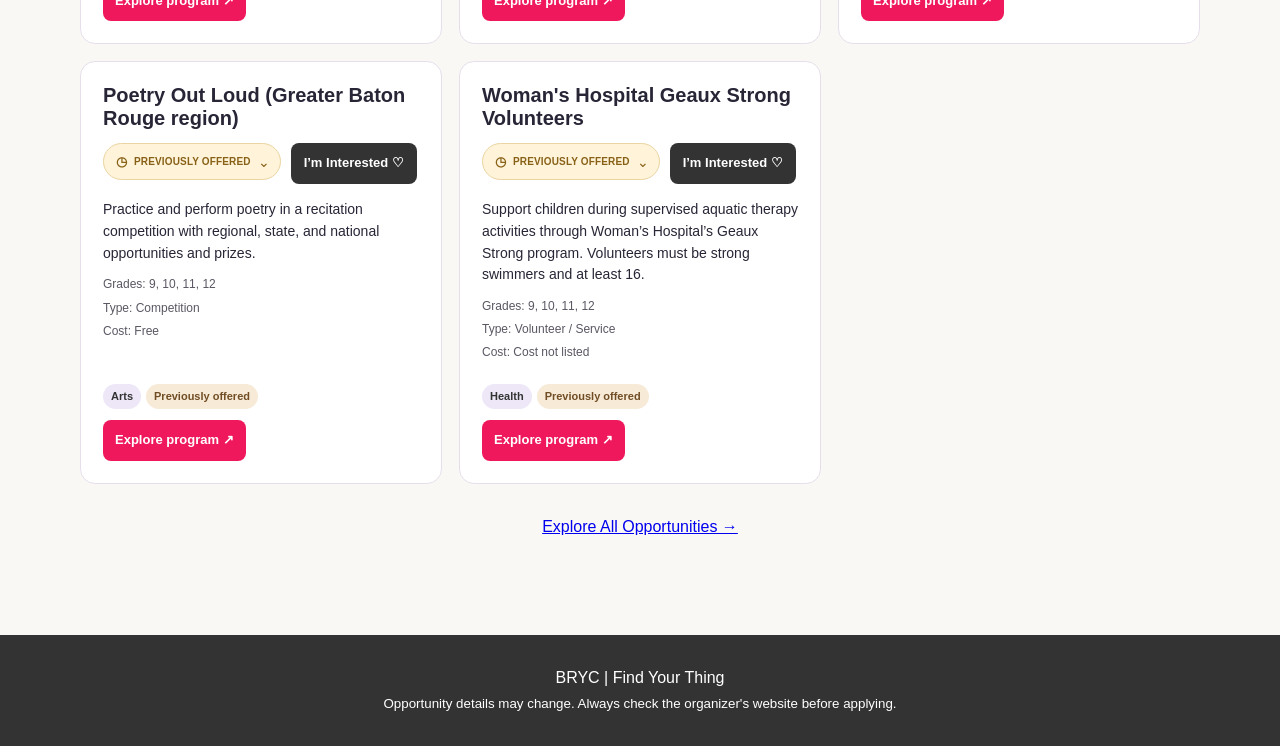
==== commit f6c42d7d: "Load revised FYT status-group sorting on opportunities.html" ====
--- a/opportunities.html
+++ b/opportunities.html
@@ -128,7 +128,7 @@
 </main>
 <footer><div class="container">BRYC | Find Your Thing<br><small>Opportunity details may change. Always check the organizer's website before applying.</small></div></footer>
 <script src="opportunities-snapshot.js?v=20261117-tulane"></script>
-<script src="fyt-search.js?v=round3-1"></script>
+<script src="fyt-search.js?v=status-order-2"></script>
 <script src="fyt-config.js?v=interest-live-20261116"></script>
 <script>
 (()=>{
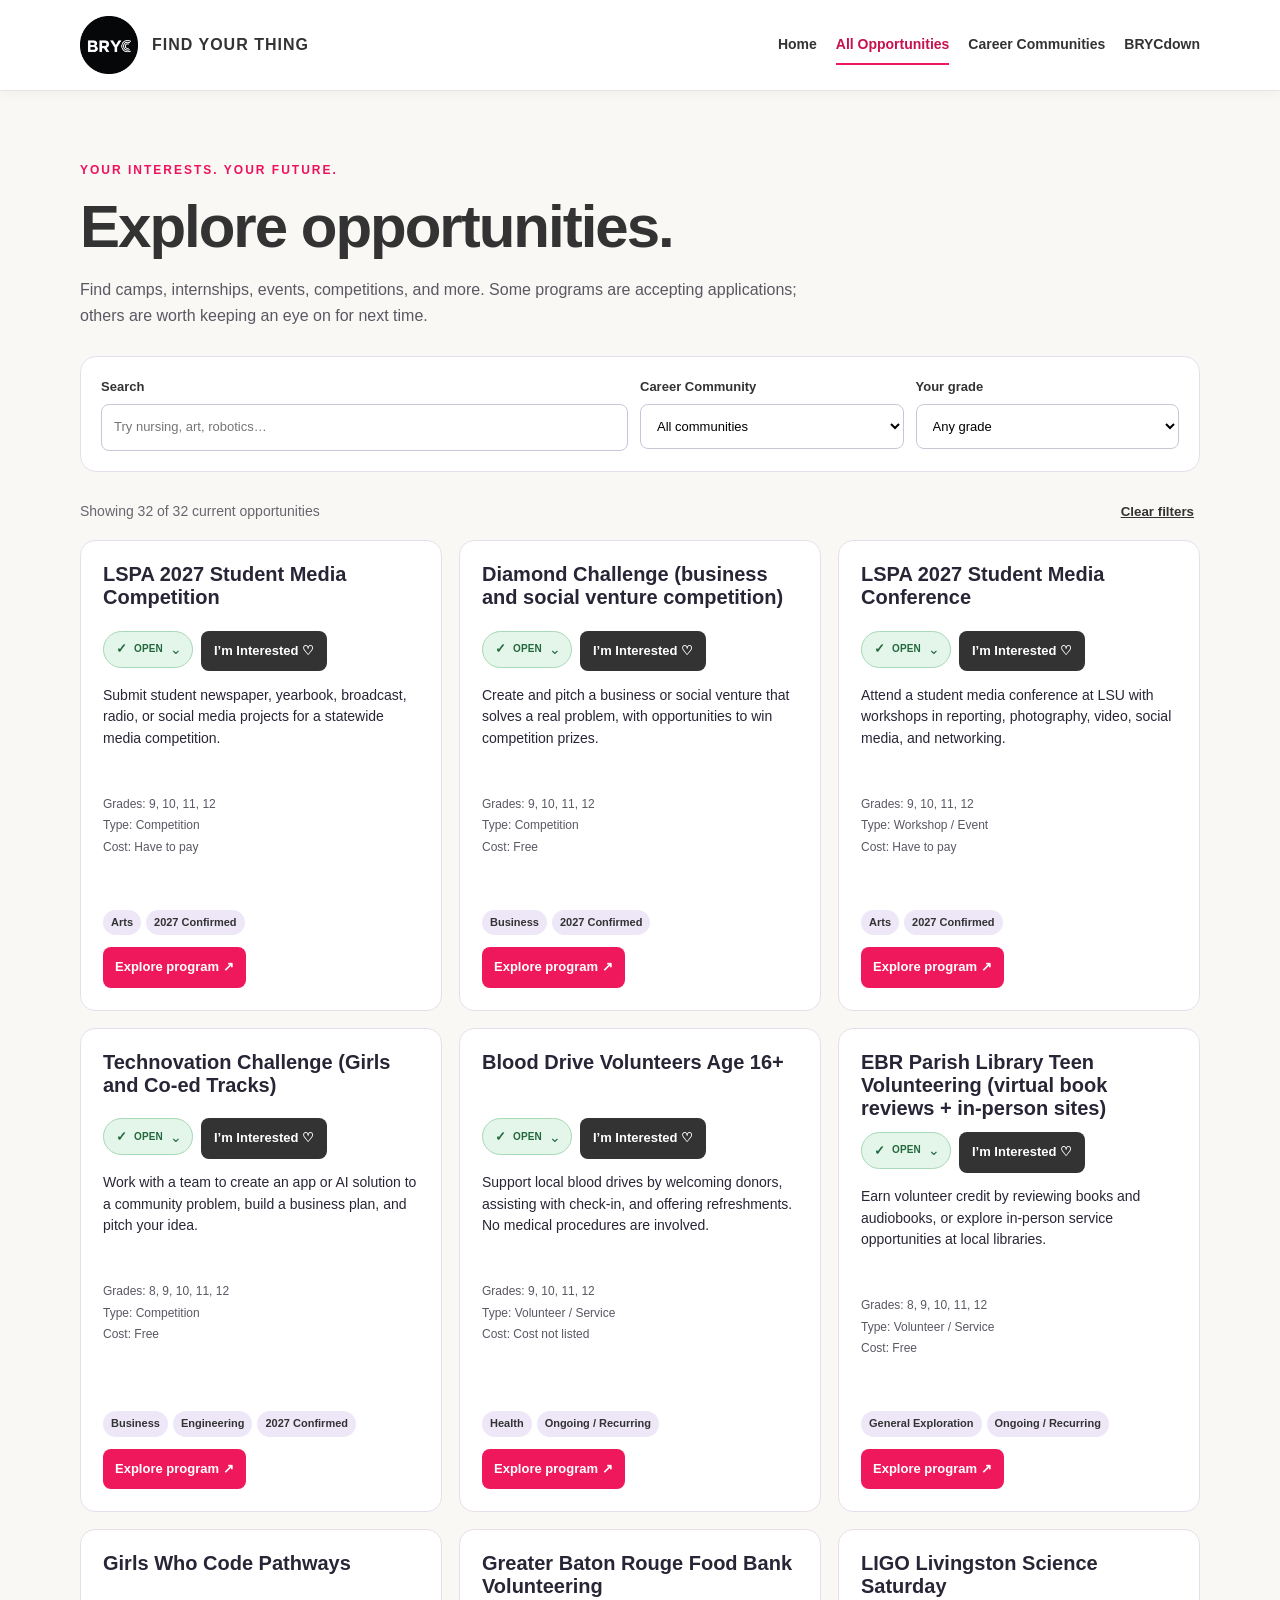
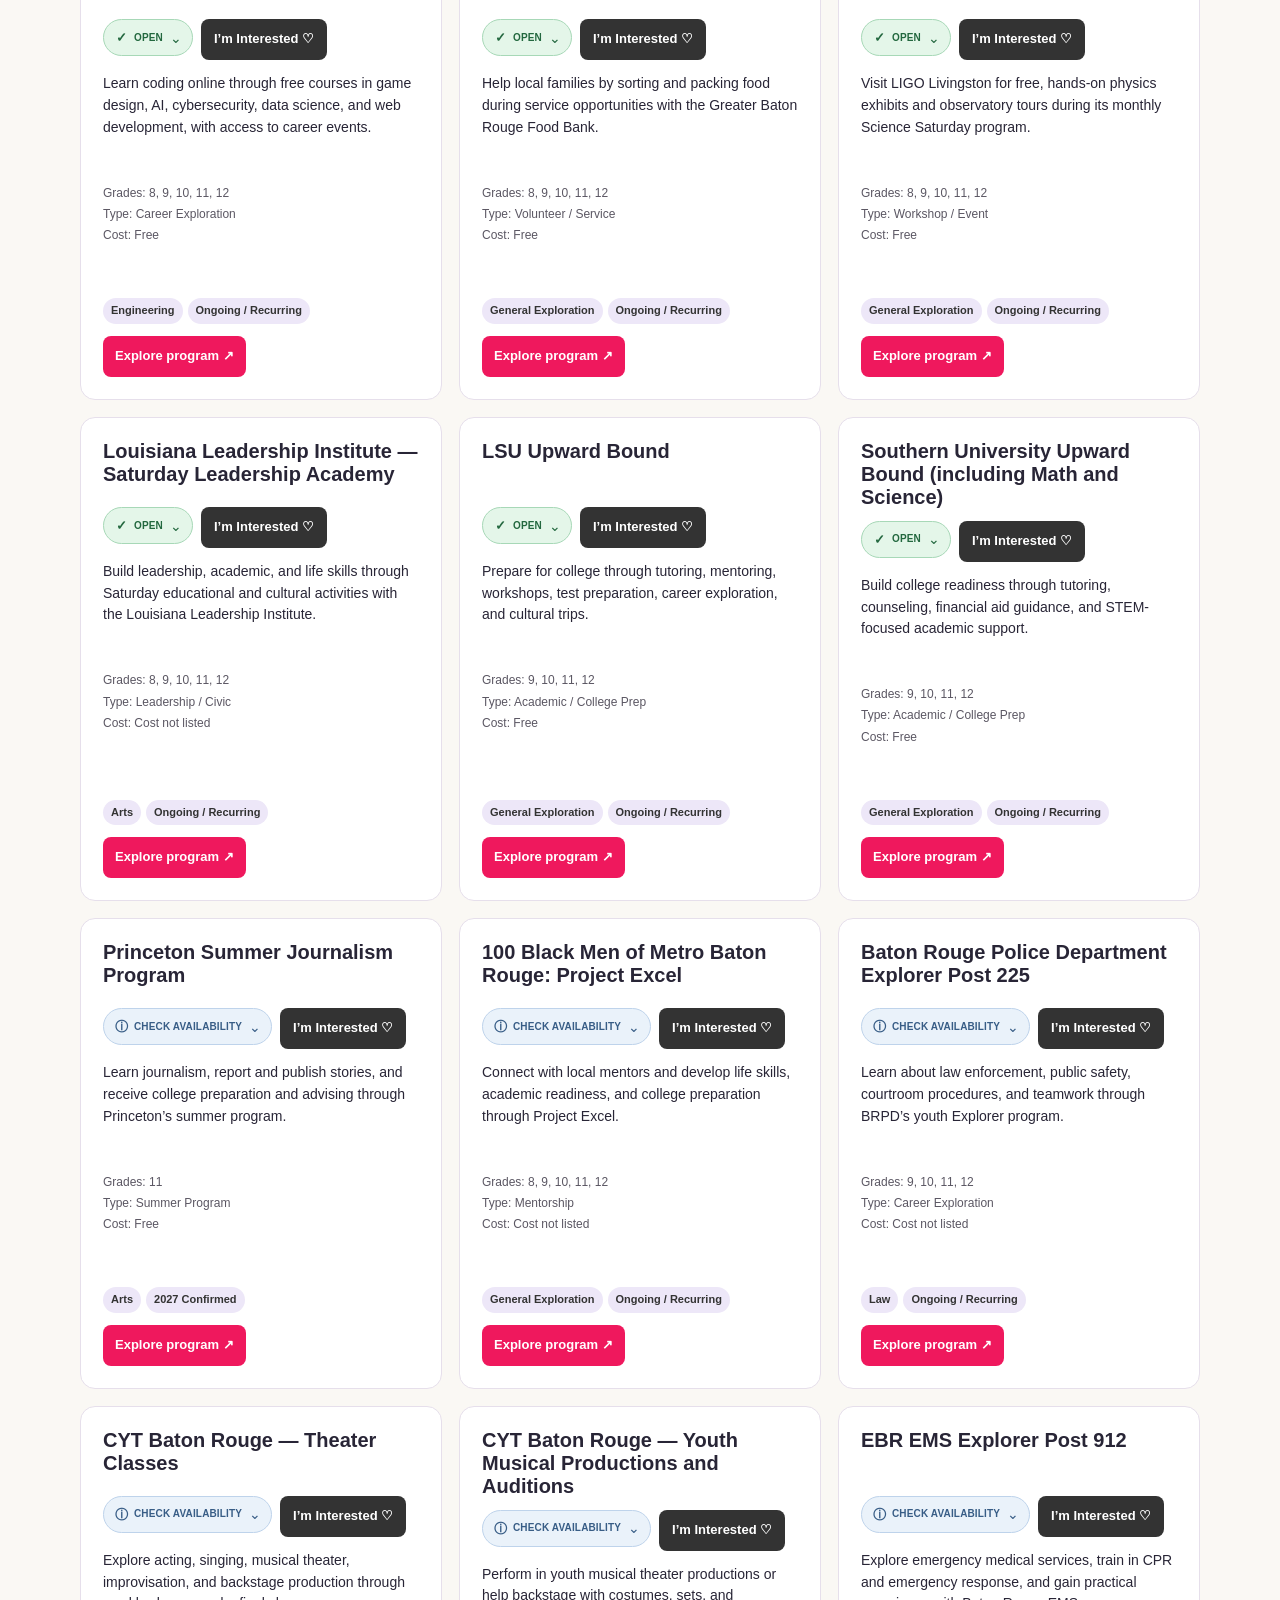
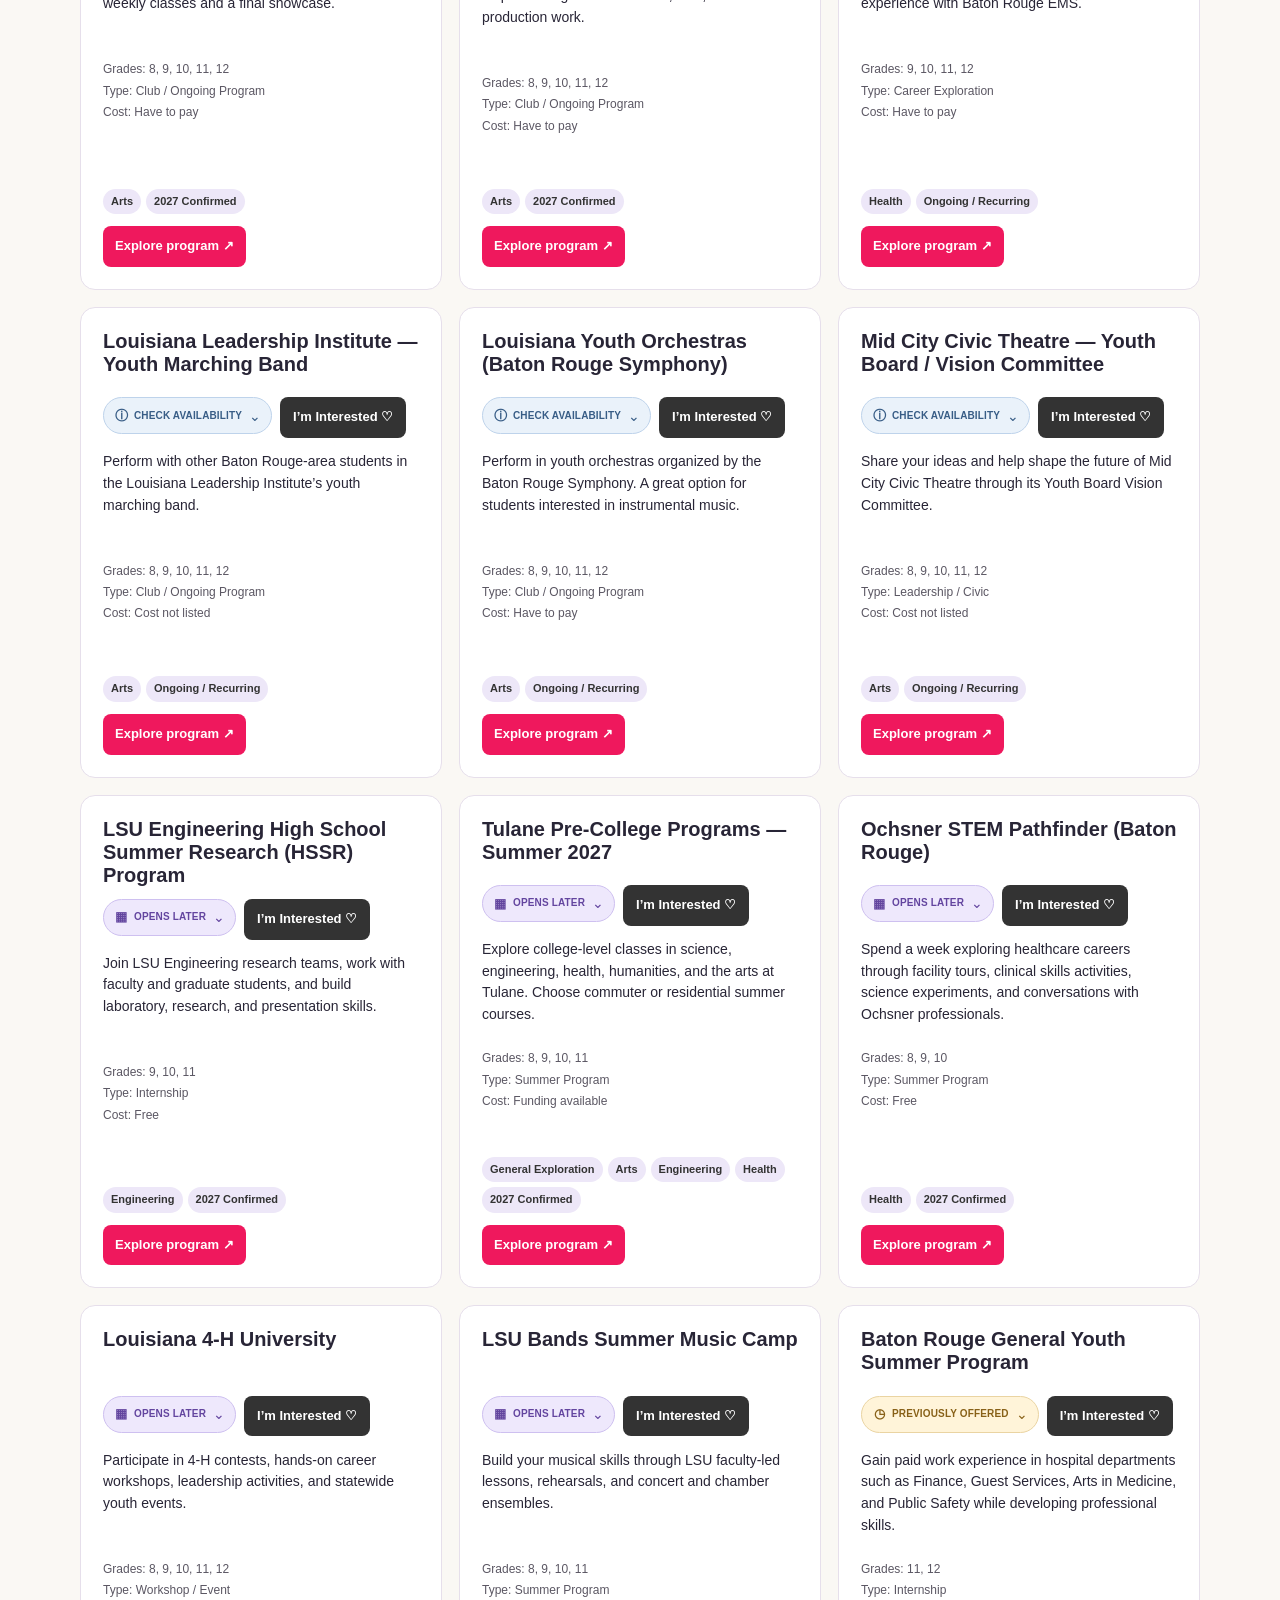
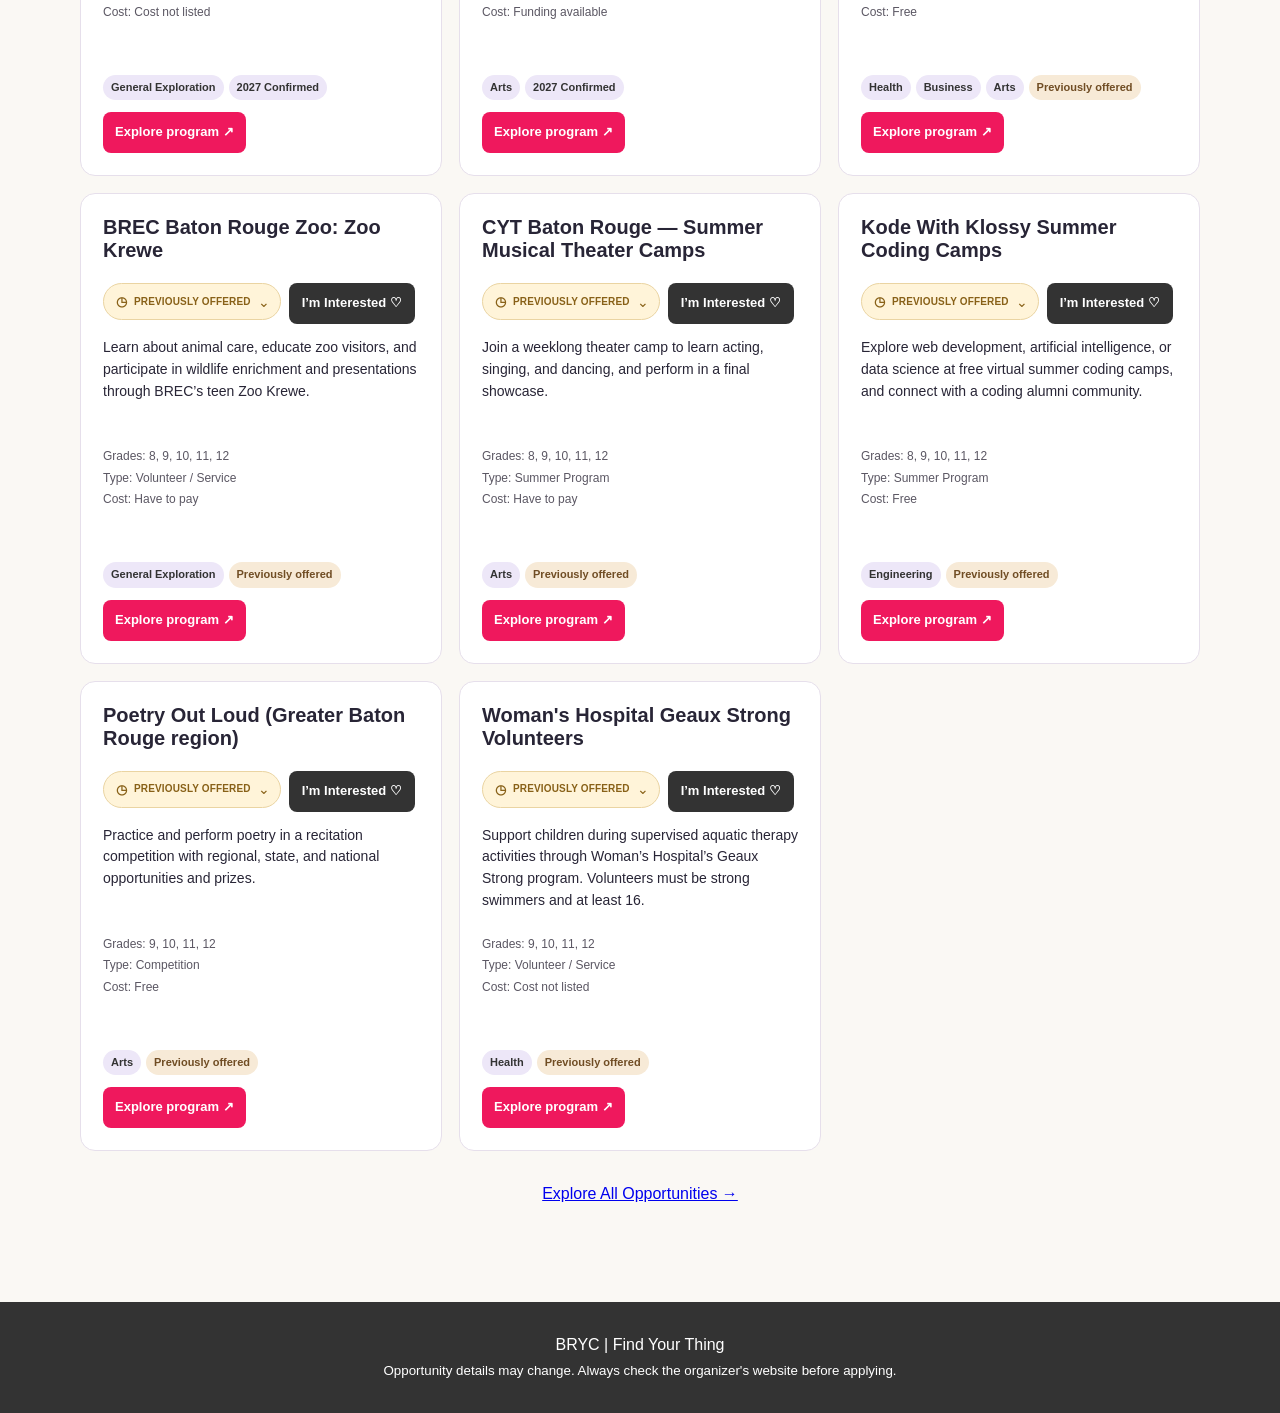
==== commit d4e38c24: "Standardize opportunity card section alignment and simplify filters to search, community and grade" ====
--- a/opportunities.html
+++ b/opportunities.html
@@ -6,7 +6,7 @@
 <link rel="stylesheet" href="style.css?v=15">
 <style>
 body{background:#faf8f4}.op-main{padding:58px 0 95px}.op-main h1{font-size:clamp(35px,5vw,60px);margin:10px 0}.op-lead{max-width:740px;color:#5b5763}
-.op-filters{display:grid;grid-template-columns:2fr repeat(3,1fr);gap:12px;padding:20px;border:1px solid #e6dfeb;border-radius:16px;background:white;margin:28px 0}
+.op-filters{display:grid;grid-template-columns:minmax(0,2fr) repeat(2,minmax(0,1fr));gap:12px;padding:20px;border:1px solid #e6dfeb;border-radius:16px;background:white;margin:28px 0}
 .op-filters label{display:flex;flex-direction:column;gap:6px;font-size:13px;font-weight:700;color:#333333}
 .op-filters input,.op-filters select{font:inherit;font-weight:normal;width:100%;padding:12px;border:1px solid #ccc5d7;border-radius:8px;min-height:45px;background:white}
 .fyt-search-anchor{position:relative;min-width:0}
@@ -18,19 +18,19 @@
 .op-count{display:flex;justify-content:space-between;align-items:center;gap:15px;margin:18px 0;flex-wrap:wrap;color:#696570;font-size:14px}
 .op-count button{color:#333333;text-decoration:underline;border:none;background:none;cursor:pointer;font-weight:700}
 .op-grid{display:grid;grid-template-columns:repeat(3,minmax(0,1fr));gap:17px}
-.op-item{border:1px solid #e6dfeb;background:white;border-radius:15px;padding:22px;display:flex;flex-direction:column;gap:11px;min-width:0}
+.op-item{border:1px solid #e6dfeb;background:white;border-radius:15px;padding:22px;display:grid;grid-template-rows:minmax(3.45em,auto) minmax(42px,auto) minmax(6.2em,auto) minmax(5.4em,auto) 1fr auto;gap:12px;min-width:0;align-content:start}
 .op-item h2{font-size:20px;color:#282536;margin:0;overflow-wrap:anywhere}
-.op-tags{display:flex;gap:5px;flex-wrap:wrap;margin-top:auto;padding-top:10px}.op-tags span{background:#ede7f8;color:#333333;font-size:11px;border-radius:40px;padding:4px 8px;font-weight:700}
+.op-tags{display:flex;gap:5px;flex-wrap:wrap;align-content:end;align-items:flex-end;align-self:end;padding-top:8px;min-height:41px}.op-tags span{background:#ede7f8;color:#333333;font-size:11px;border-radius:40px;padding:4px 8px;font-weight:700}
 .op-tags span.past{background:#f7ead7;color:#704d24}
 .op-item p{margin:0;font-size:14px}
 .op-description{line-height:1.55}
-.op-item .op-meta{color:#5b5763;font-size:12px;display:grid;gap:4px}
+.op-item .op-meta{color:#5b5763;font-size:12px;display:flex;flex-direction:column;align-items:flex-start;gap:4px;line-height:1.45}
 /* Clickable colored status pill; the expanded explanation lives inside it. */
 .op-status-wrap{min-width:0}
 .op-status-details{min-width:0;max-width:100%}
-.op-status-actions{display:flex;align-items:flex-start;flex-wrap:wrap;gap:10px;margin:2px 0 4px}
+.op-status-actions{display:flex;align-items:flex-start;align-content:flex-start;flex-wrap:wrap;gap:8px;margin:0}
 .op-status-actions>.op-status-details{flex:0 1 auto;max-width:100%}
-.op-status-actions>.op-status-details[open]{flex:1 0 100%;width:100%}
+.op-status-actions>.op-status-details[open]{flex:1 0 100%;width:100%;grid-row:auto}
 .op-status-actions>.op-status-details[open] .op-status-details-content{max-width:100%}
 .op-status-actions>.op-interest-button{flex:0 0 auto}
 @media(max-width:390px){.op-status-actions{gap:9px}}
@@ -81,7 +81,7 @@
 .op-notice{background:white;border:1px solid #e6dfeb;border-radius:14px;padding:28px;max-width:750px}
 .op-home{display:inline-block;color:#333333;text-decoration:underline;margin-top:12px}
 @media(max-width:950px){.op-grid{grid-template-columns:repeat(2,1fr)}.op-filters{grid-template-columns:1fr 1fr}}
-@media(max-width:650px){.op-grid,.op-filters{grid-template-columns:1fr}.op-main{padding:35px 0 65px}}
+@media(max-width:650px){.op-grid,.op-filters{grid-template-columns:1fr}.op-main{padding:35px 0 65px}.op-item{grid-template-rows:auto auto auto auto 1fr auto;gap:11px}.op-tags{min-height:0}}
 </style>
 </head>
 <body>
@@ -96,7 +96,6 @@
 <label for="q">Search<input id="q" type="search" placeholder="Try nursing, art, robotics…"></label>
 <label for="community">Career Community<select id="community"><option value="">All communities</option><option>Arts</option><option>Business</option><option>Education</option><option>Engineering</option><option>Health</option><option>Law</option><option>General Exploration</option></select></label>
 <label for="grade">Your grade<select id="grade"><option value="">Any grade</option><option value="8">8th</option><option value="9">9th</option><option value="10">10th</option><option value="11">11th</option><option value="12">12th</option></select></label>
-<label for="cycle">Program cycle<select id="cycle"><option value="">Any cycle</option><option>2027 Confirmed</option><option>Ongoing / Recurring</option><option>Previously Offered — Next Cycle Unconfirmed</option></select></label>
 </div>
 <div class="op-count"><span id="count" aria-live="polite">Loading opportunities…</span><button id="reset" type="button">Clear filters</button></div>
 <div class="op-grid" id="results"></div>
@@ -333,11 +332,11 @@
 
 function render(){
 if(!opportunities)return;
-const q=byId('q').value.trim().toLowerCase(),c=byId('community').value,g=byId('grade').value,cycle=byId('cycle').value;
+const q=byId('q').value.trim().toLowerCase(),c=byId('community').value,g=byId('grade').value;
 const visible=opportunities.filter(o=>!window.FYTSearch.expired(o));
 const matches=visible.map(o=>({o,relevance:window.FYTSearch.match(o,q)}))
   .filter(x=>(!c||list(x.o.careerCommunities).includes(c))&&
-    (!g||list(x.o.eligibleGrades).includes(g))&&(!cycle||x.o.programCycle===cycle)&&x.relevance.match)
+    (!g||list(x.o.eligibleGrades).includes(g))&&x.relevance.match)
   .sort((a,b)=>window.FYTSearch.sort(a.o,b.o)||b.relevance.score-a.relevance.score).map(x=>x.o);
 byId('count').textContent='Showing '+matches.length+' of '+visible.length+' current opportunities';
 const results=byId('results');results.replaceChildren();
@@ -368,9 +367,9 @@
 }
 }
 function error(message){byId('count').textContent='Feed unavailable';byId('results').replaceChildren();byId('error').hidden=false;byId('error-detail').textContent=message}
-for(const id of ['q','community','grade','cycle'])byId(id).addEventListener(id==='q'?'input':'change',render);
+for(const id of ['q','community','grade'])byId(id).addEventListener(id==='q'?'input':'change',render);
 const searchAutocomplete=window.FYTSearch.autocomplete(byId('q'),()=>opportunities||[],()=>render());
-byId('reset').addEventListener('click',()=>{for(const id of ['q','community','grade','cycle'])byId(id).value='';history.replaceState(null,'',location.pathname);render()});
+byId('reset').addEventListener('click',()=>{for(const id of ['q','community','grade'])byId(id).value='';history.replaceState(null,'',location.pathname);render()});
 let received=false;
 window.FYTFeedReceiver=payload=>{
   if(!payload||payload.ok!==true||!Array.isArray(payload.opportunities)){
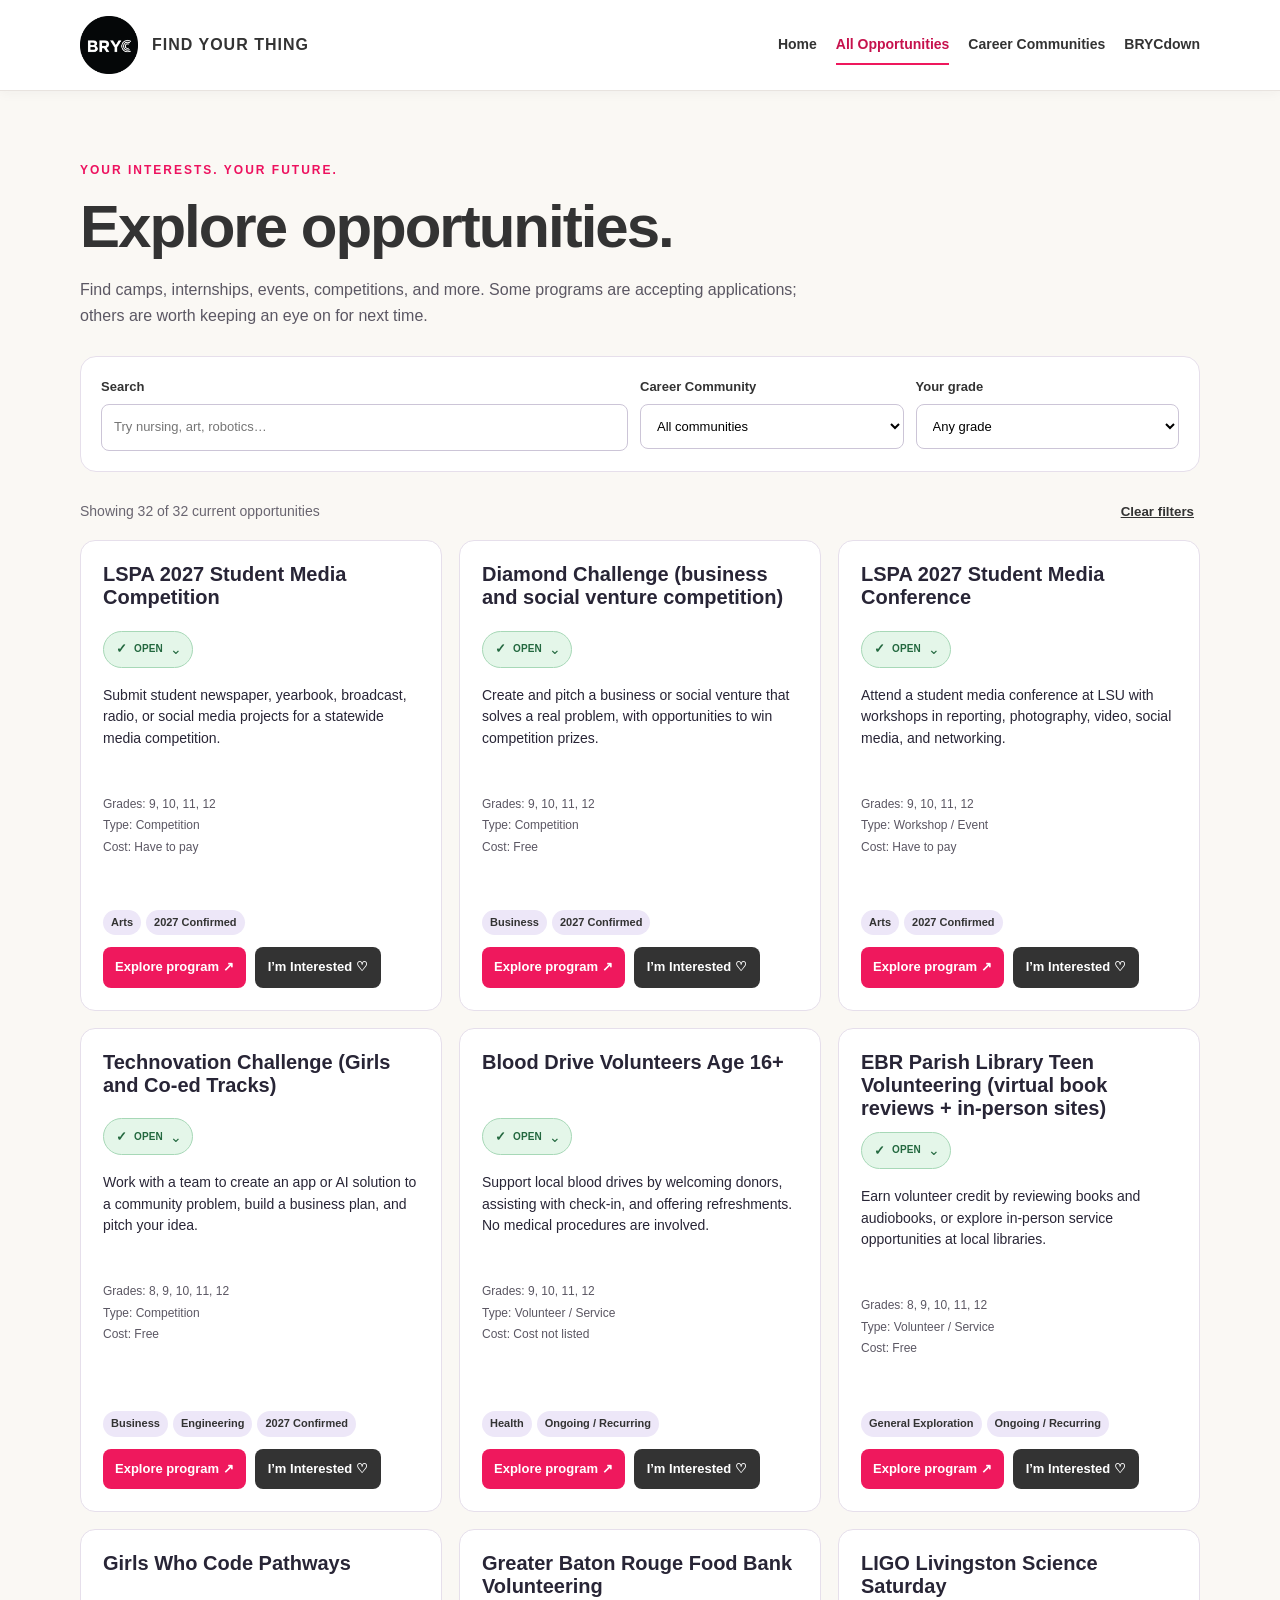
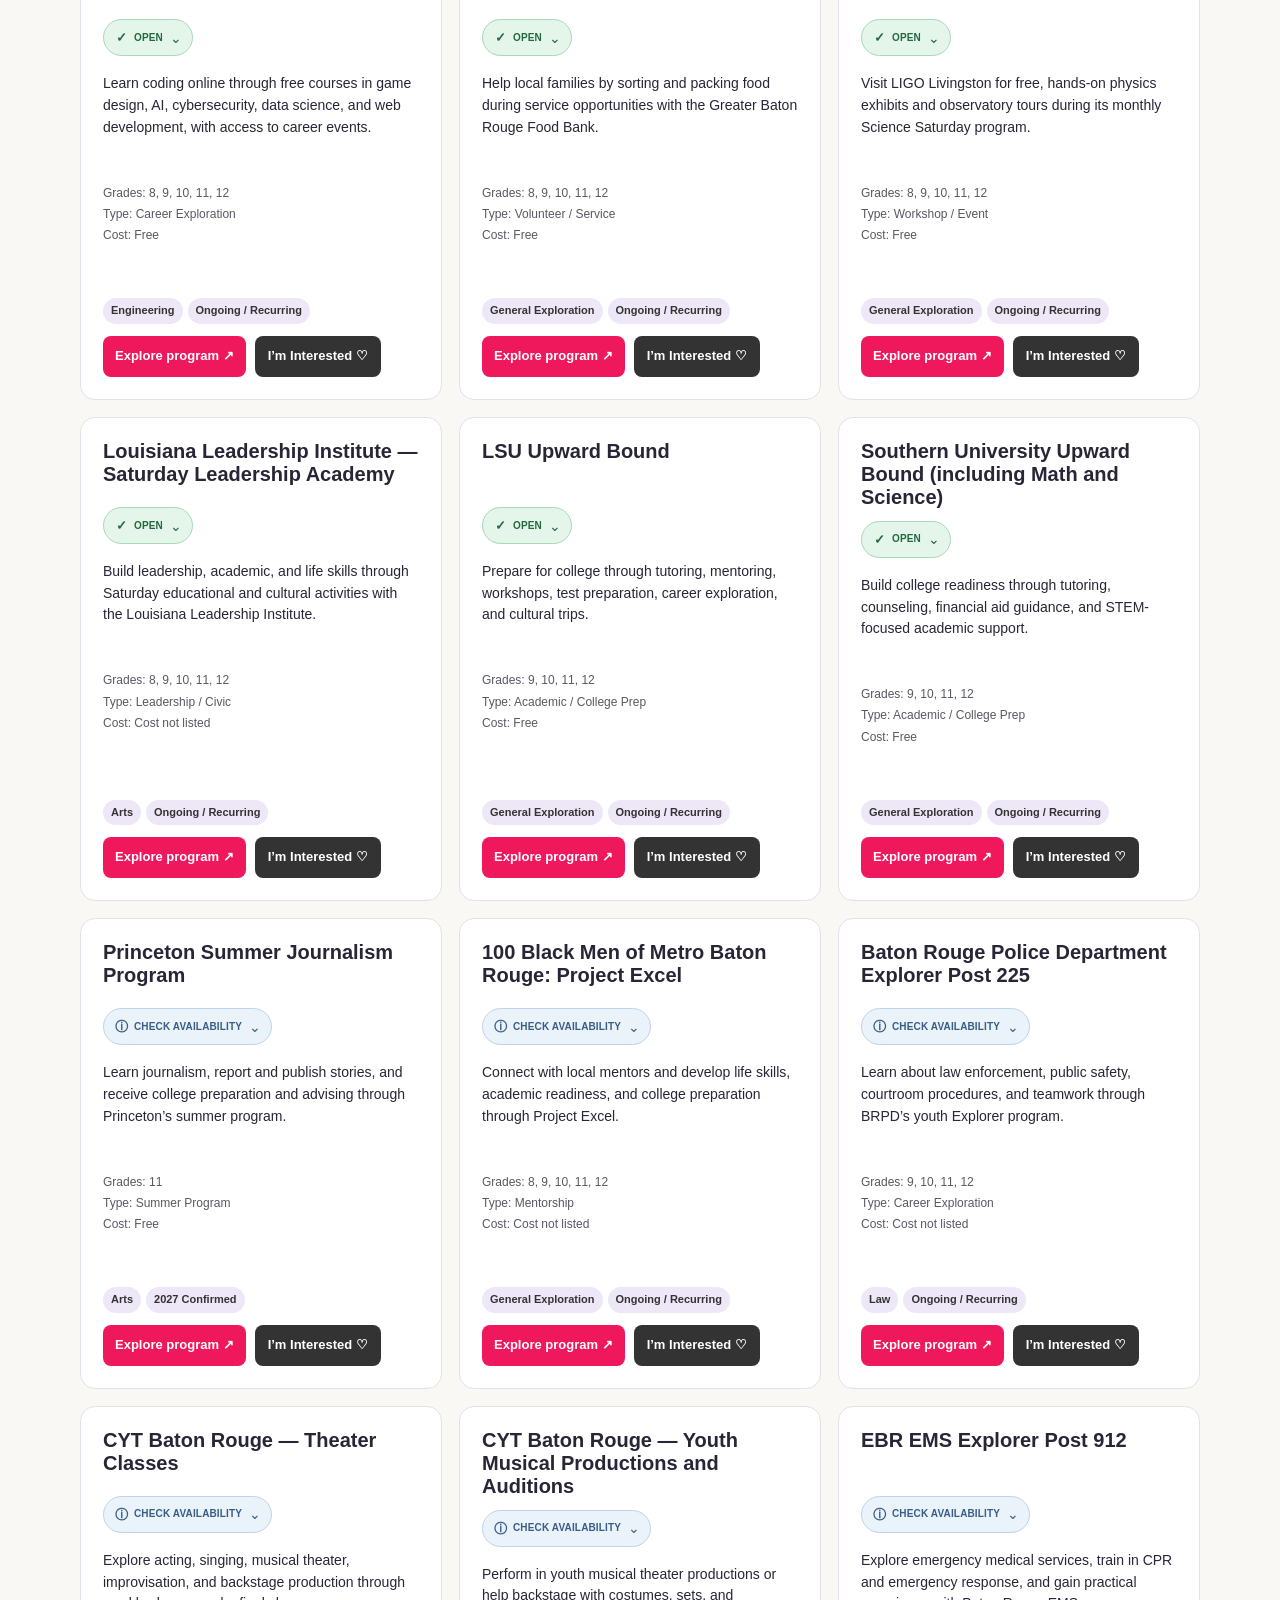
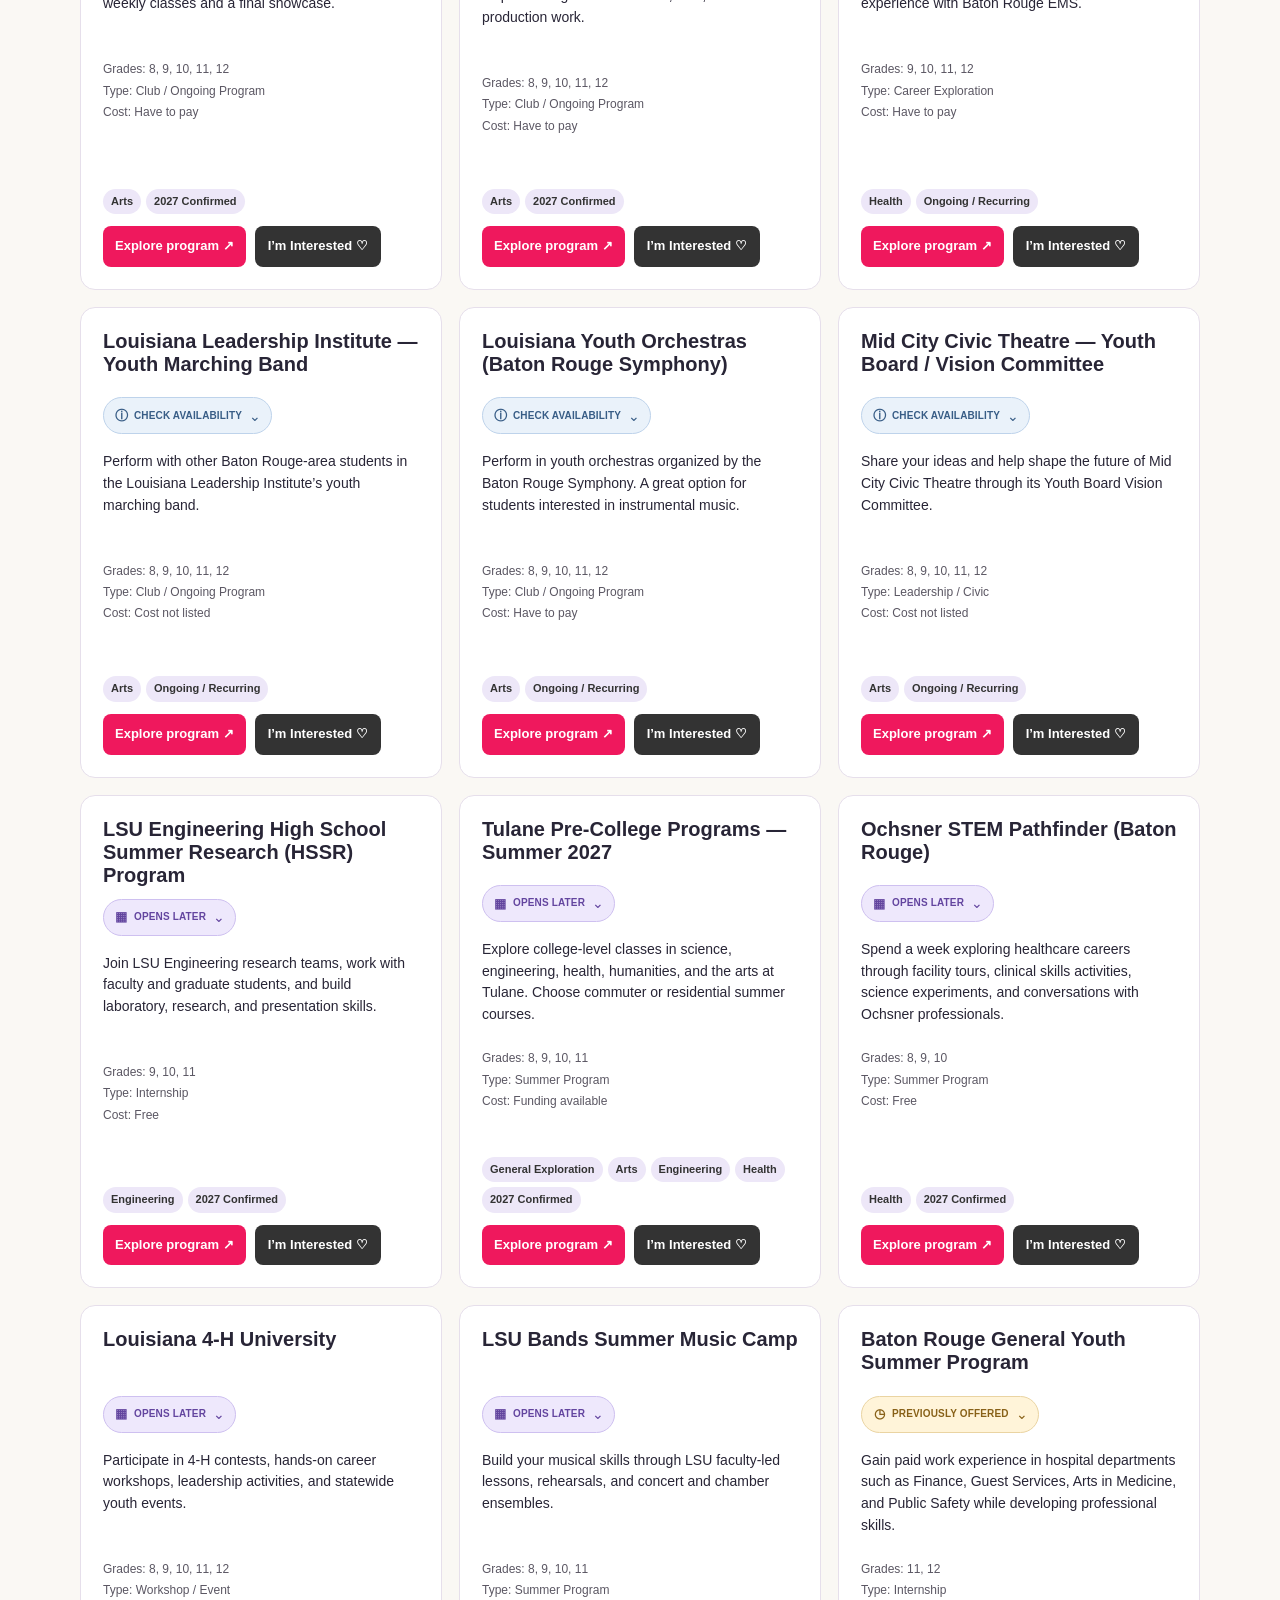
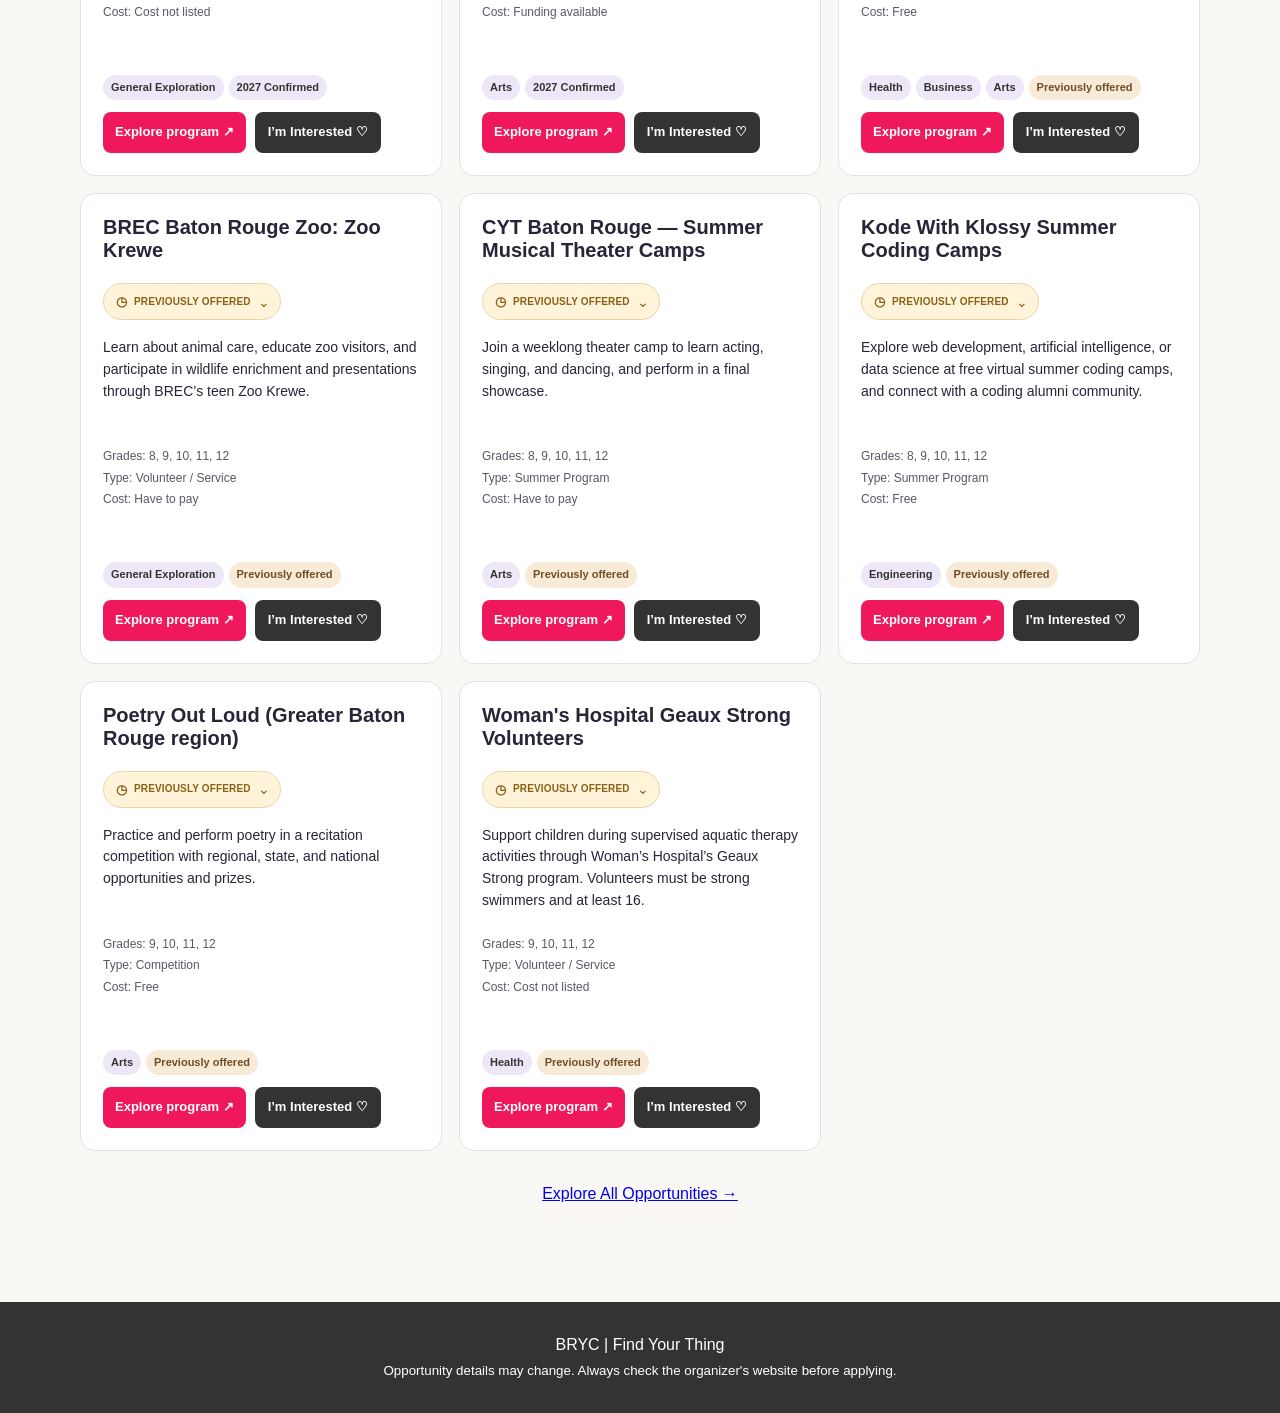
==== commit 41f7a492: "Place I'm Interested beside Explore Program at bottom of opportunity cards" ====
--- a/opportunities.html
+++ b/opportunities.html
@@ -76,7 +76,7 @@
 .op-request-buttons button{font:inherit;font-weight:700;border-radius:9px;padding:11px 17px;border:0;cursor:pointer}
 .op-request-buttons button[type=submit]{background:#ef185d;color:white}
 .op-request-buttons button[type=button]{background:#eee;color:#333}
-.op-links{display:flex;gap:9px;flex-wrap:wrap;margin-top:0}.op-links a{background:#ef185d;color:white;border-radius:8px;text-decoration:none;padding:10px 12px;font-weight:700;font-size:13px}.op-links a:hover{background:#c6124d}
+.op-links{display:flex;align-items:center;gap:9px;flex-wrap:wrap;margin-top:0}.op-links a{background:#ef185d;color:white;border-radius:8px;text-decoration:none;padding:10px 12px;font-weight:700;font-size:13px}.op-links a:hover{background:#c6124d}
 .directory-footer-action{text-align:center;margin-top:30px}.directory-footer-action .section-action-link{display:inline-block}
 .op-notice{background:white;border:1px solid #e6dfeb;border-radius:14px;padding:28px;max-width:750px}
 .op-home{display:inline-block;color:#333333;text-decoration:underline;margin-top:12px}
@@ -346,12 +346,6 @@
 card.append(element('h2',o.name));
 const statusActions=element('div','','op-status-actions');
 statusActions.append(statusBanner(o));
-if(intakeUrl){
-  const action=element('button','I’m Interested ♡','op-interest-button');
-  action.type='button';
-  action.addEventListener('click',()=>openInterest(o));
-  statusActions.append(action);
-}
 card.append(statusActions);
 card.append(element('p',cardDescription(o),'op-description'));
 const meta=element('div','','op-meta');meta.append(element('span','Grades: '+list(o.eligibleGrades).join(', ')));if(o.type)meta.append(element('span','Type: '+o.type));meta.append(element('span','Cost: '+displayCost(o)));card.append(meta);
@@ -361,8 +355,13 @@
 // Fellow-facing update appears once inside the status banner near the card title.
 const links=element('div','','op-links');
 const url=safeUrl(o.url);if(url){const a=element('a','Explore program ↗');a.href=url;a.target='_blank';a.rel='noopener noreferrer';links.append(a)}
-
-// Interest requests are shown beneath the deadline; Explore Program remains the footer action.
+if(intakeUrl){
+  const action=element('button','I’m Interested ♡','op-interest-button');
+  action.type='button';
+  action.addEventListener('click',()=>openInterest(o));
+  links.append(action);
+}
+// Keep both actions together at the bottom of each opportunity card.
 card.append(links);results.append(card);
 }
 }
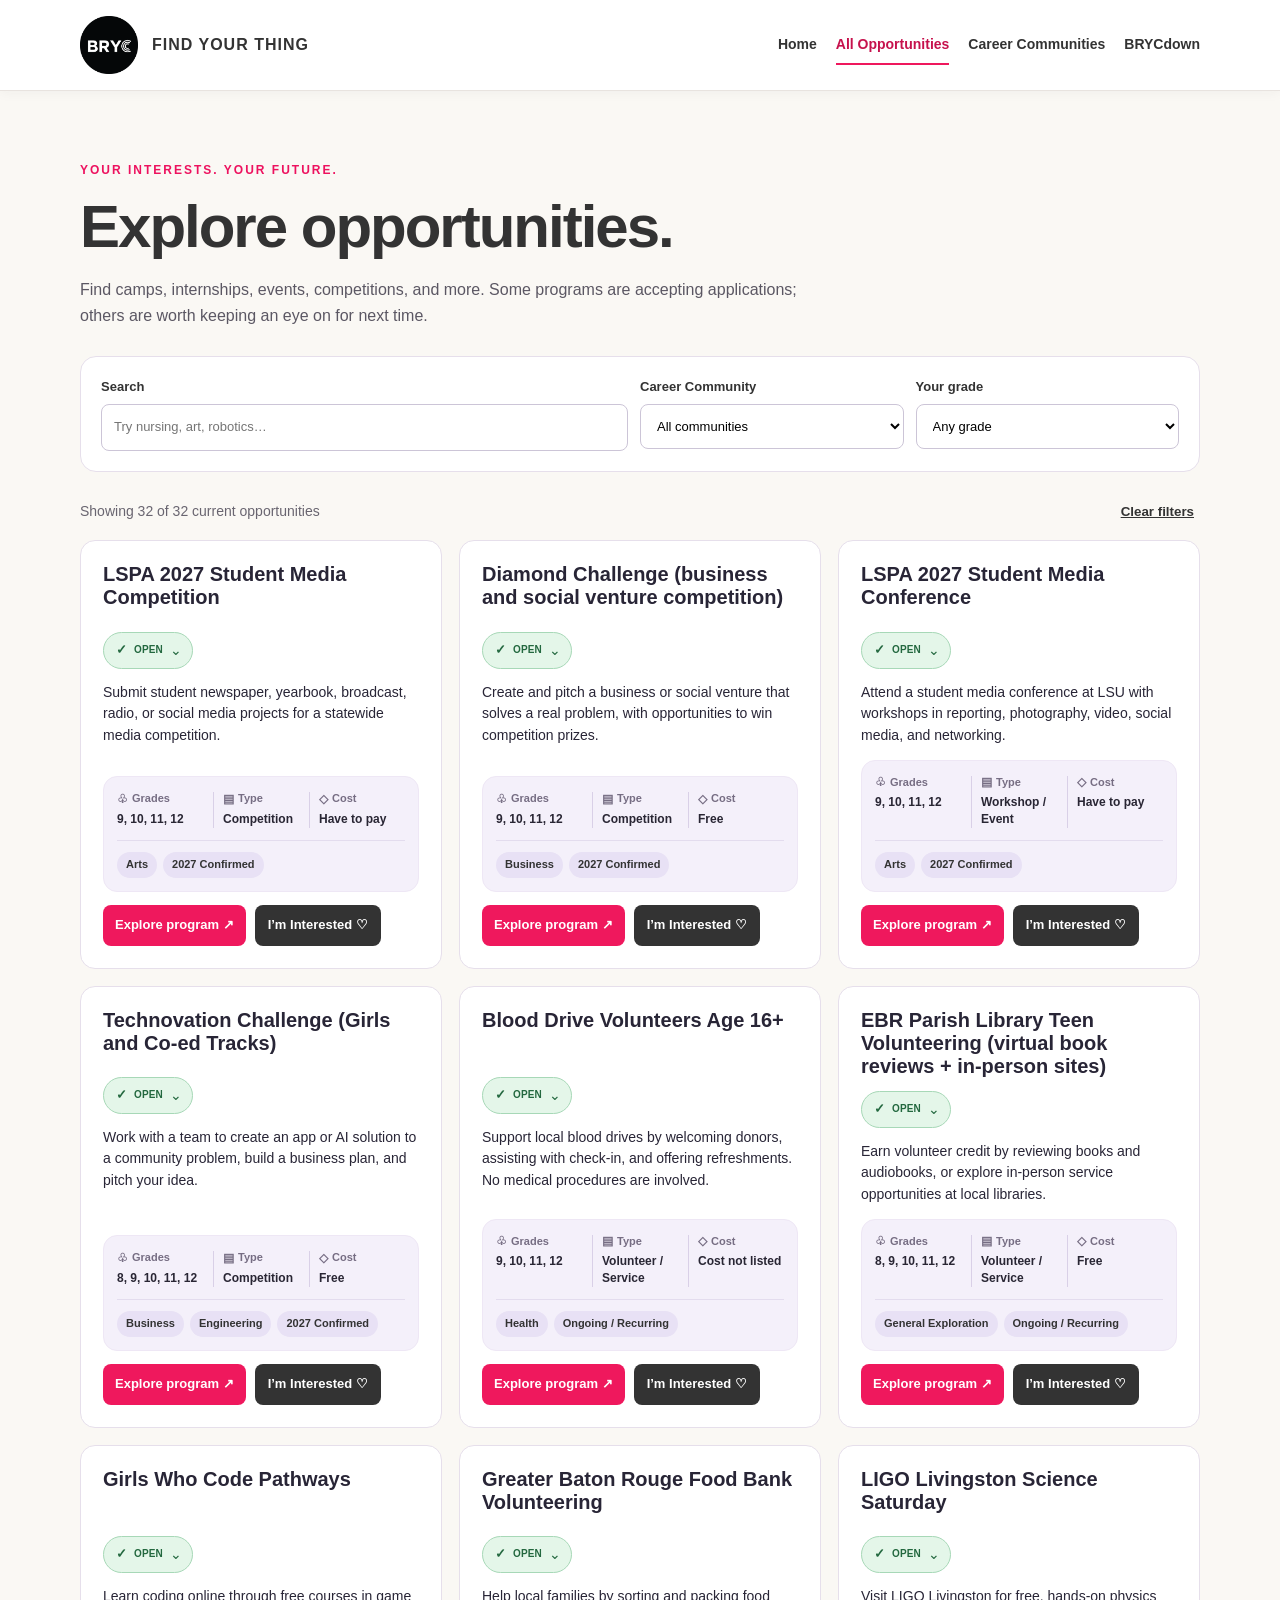
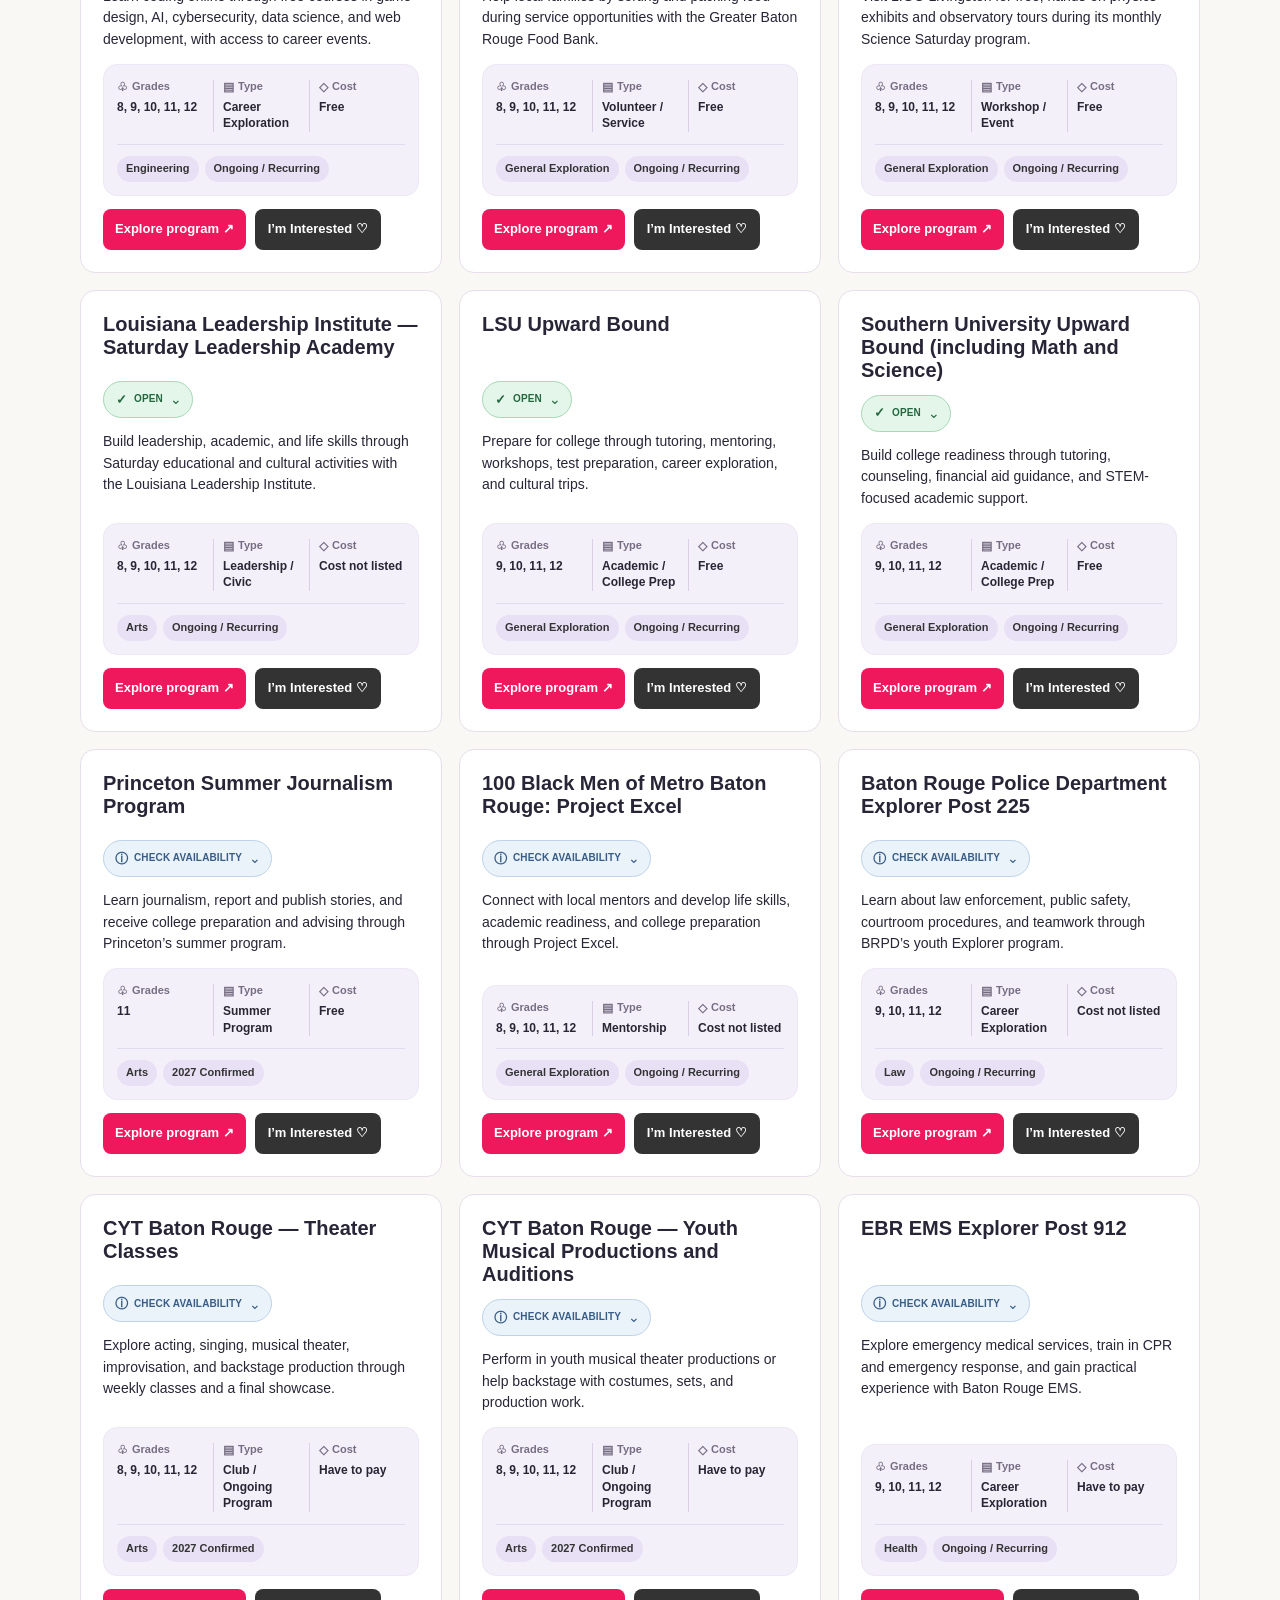
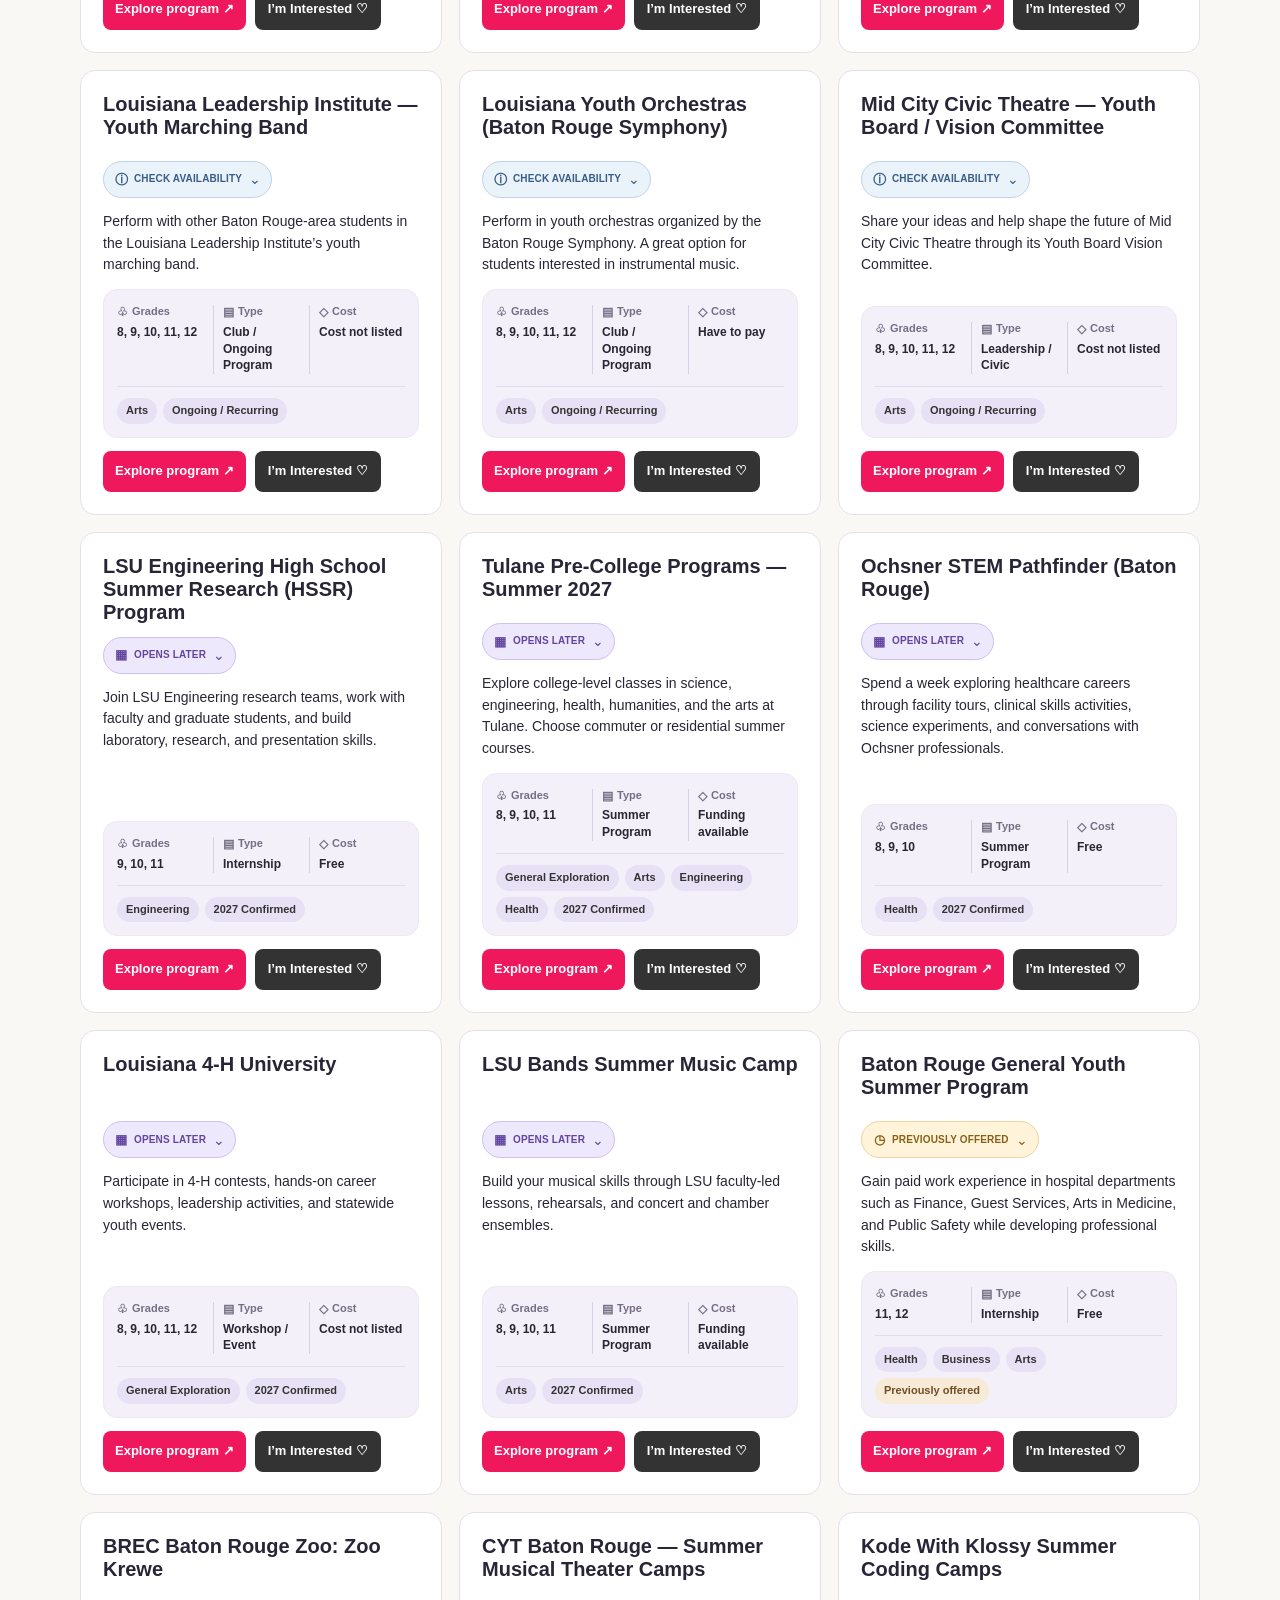
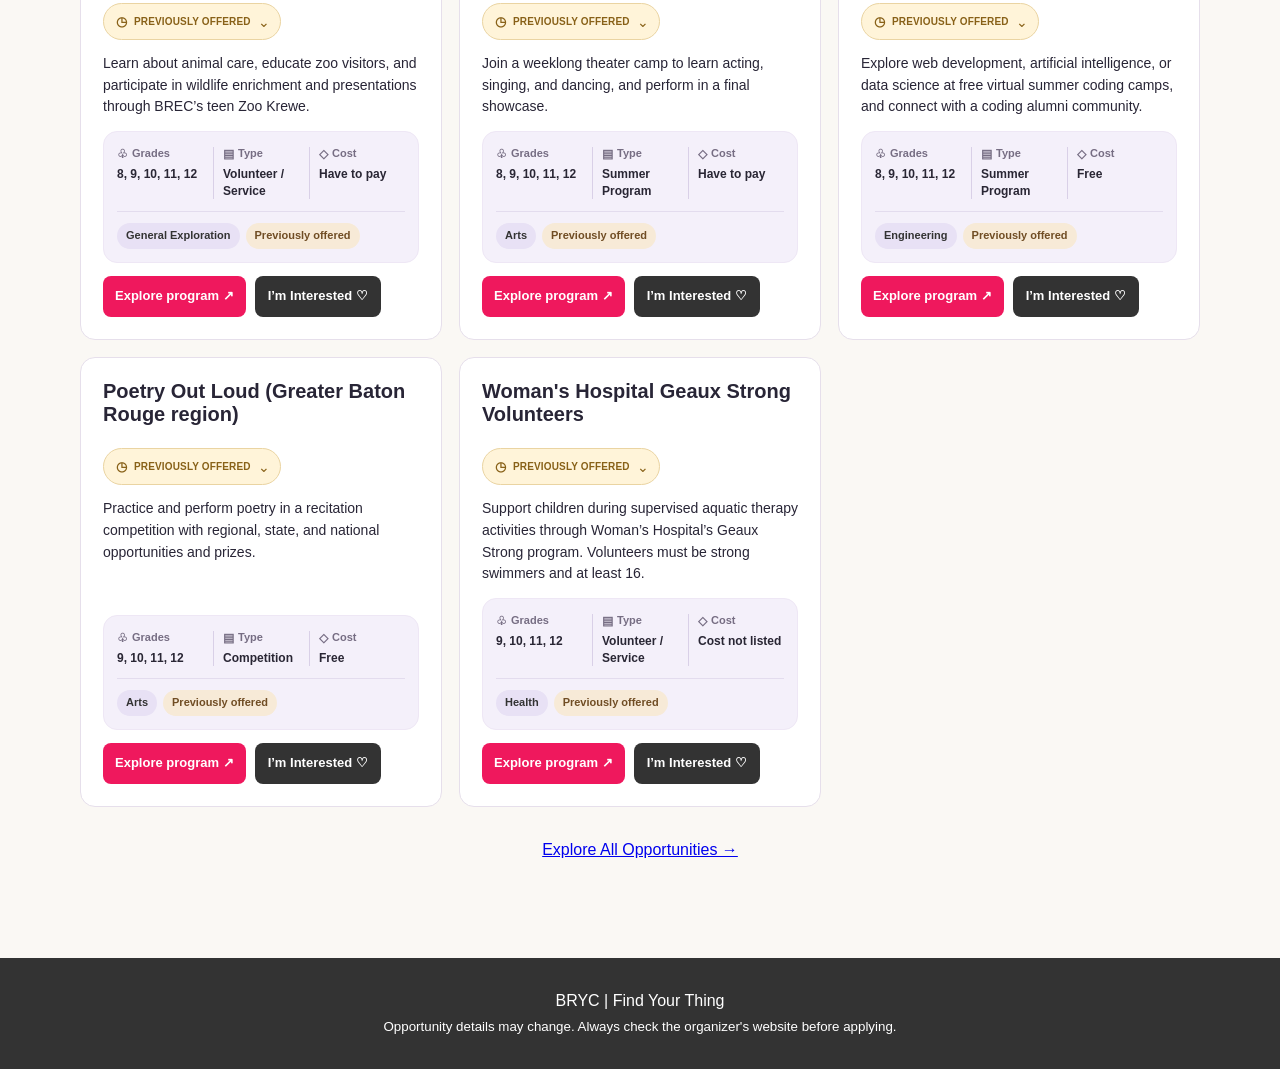
==== commit fd4fd4fe: "Apply Sketch 3 summary-band opportunity cards with grouped facts and tags" ====
--- a/opportunities.html
+++ b/opportunities.html
@@ -18,13 +18,24 @@
 .op-count{display:flex;justify-content:space-between;align-items:center;gap:15px;margin:18px 0;flex-wrap:wrap;color:#696570;font-size:14px}
 .op-count button{color:#333333;text-decoration:underline;border:none;background:none;cursor:pointer;font-weight:700}
 .op-grid{display:grid;grid-template-columns:repeat(3,minmax(0,1fr));gap:17px}
-.op-item{border:1px solid #e6dfeb;background:white;border-radius:15px;padding:22px;display:grid;grid-template-rows:minmax(3.45em,auto) minmax(42px,auto) minmax(6.2em,auto) minmax(5.4em,auto) 1fr auto;gap:12px;min-width:0;align-content:start}
+.op-item{border:1px solid #e6dfeb;background:white;border-radius:15px;padding:22px;display:grid;grid-template-rows:minmax(3.45em,auto) auto minmax(0,1fr) auto auto;gap:13px;min-width:0;align-content:stretch}
 .op-item h2{font-size:20px;color:#282536;margin:0;overflow-wrap:anywhere}
-.op-tags{display:flex;gap:5px;flex-wrap:wrap;align-content:end;align-items:flex-end;align-self:end;padding-top:8px;min-height:41px}.op-tags span{background:#ede7f8;color:#333333;font-size:11px;border-radius:40px;padding:4px 8px;font-weight:700}
+.op-tags{display:flex;gap:6px;flex-wrap:wrap;align-items:center;margin-top:12px}.op-tags span{background:#e8e1f5;color:#333333;font-size:11px;border-radius:40px;padding:4px 9px;font-weight:700}
 .op-tags span.past{background:#f7ead7;color:#704d24}
 .op-item p{margin:0;font-size:14px}
 .op-description{line-height:1.55}
-.op-item .op-meta{color:#5b5763;font-size:12px;display:flex;flex-direction:column;align-items:flex-start;gap:4px;line-height:1.45}
+.op-summary{background:#f4f0fa;border:1px solid #eee7f5;border-radius:14px;padding:15px 13px 13px;min-width:0}
+.op-item .op-meta{display:grid;grid-template-columns:repeat(3,minmax(0,1fr));gap:0;color:#282536;min-width:0}
+.op-fact{min-width:0;padding:0 9px;display:flex;flex-direction:column;gap:5px}
+.op-fact:first-child{padding-left:0}
+.op-fact:last-child{padding-right:0}
+.op-fact+.op-fact{border-left:1px solid #d9d0e7}
+.op-fact-label{color:#766d83;font-size:11px;font-weight:700;display:flex;align-items:center;gap:4px;line-height:1.25}
+.op-fact-value{color:#292634;font-size:12px;font-weight:700;overflow-wrap:anywhere;line-height:1.4}
+.op-fact-icon{font-size:12px;line-height:1;flex-shrink:0}
+.op-summary .op-tags{border-top:1px solid #e3dcee;padding-top:11px}
+@media(min-width:651px) and (max-width:1100px){.op-summary{padding:12px 10px}.op-fact{padding:0 6px}.op-fact-value{font-size:11px}}
+
 /* Clickable colored status pill; the expanded explanation lives inside it. */
 .op-status-wrap{min-width:0}
 .op-status-details{min-width:0;max-width:100%}
@@ -76,12 +87,12 @@
 .op-request-buttons button{font:inherit;font-weight:700;border-radius:9px;padding:11px 17px;border:0;cursor:pointer}
 .op-request-buttons button[type=submit]{background:#ef185d;color:white}
 .op-request-buttons button[type=button]{background:#eee;color:#333}
-.op-links{display:flex;align-items:center;gap:9px;flex-wrap:wrap;margin-top:0}.op-links a{background:#ef185d;color:white;border-radius:8px;text-decoration:none;padding:10px 12px;font-weight:700;font-size:13px}.op-links a:hover{background:#c6124d}
+.op-links{display:flex;align-items:stretch;gap:9px;flex-wrap:wrap;margin-top:0}.op-links a,.op-links button{display:inline-flex;align-items:center;justify-content:center;min-height:41px;text-align:center}.op-links a{background:#ef185d;color:white;border-radius:8px;text-decoration:none;padding:10px 12px;font-weight:700;font-size:13px}.op-links a:hover{background:#c6124d}
 .directory-footer-action{text-align:center;margin-top:30px}.directory-footer-action .section-action-link{display:inline-block}
 .op-notice{background:white;border:1px solid #e6dfeb;border-radius:14px;padding:28px;max-width:750px}
 .op-home{display:inline-block;color:#333333;text-decoration:underline;margin-top:12px}
 @media(max-width:950px){.op-grid{grid-template-columns:repeat(2,1fr)}.op-filters{grid-template-columns:1fr 1fr}}
-@media(max-width:650px){.op-grid,.op-filters{grid-template-columns:1fr}.op-main{padding:35px 0 65px}.op-item{grid-template-rows:auto auto auto auto 1fr auto;gap:11px}.op-tags{min-height:0}}
+@media(max-width:650px){.op-grid,.op-filters{grid-template-columns:1fr}.op-main{padding:35px 0 65px}.op-item{grid-template-rows:auto auto minmax(0,1fr) auto auto;gap:12px}.op-summary{padding:15px}.op-fact-value{font-size:12px}}
 </style>
 </head>
 <body>
@@ -348,10 +359,25 @@
 statusActions.append(statusBanner(o));
 card.append(statusActions);
 card.append(element('p',cardDescription(o),'op-description'));
-const meta=element('div','','op-meta');meta.append(element('span','Grades: '+list(o.eligibleGrades).join(', ')));if(o.type)meta.append(element('span','Type: '+o.type));meta.append(element('span','Cost: '+displayCost(o)));card.append(meta);
+const summary=element('div','','op-summary');
+const meta=element('div','','op-meta');
+for(const [icon,label,value] of [
+  ['♧','Grades',list(o.eligibleGrades).join(', ')||'Not listed'],
+  ['▤','Type',o.type||'Not listed'],
+  ['◇','Cost',displayCost(o)]
+]){
+  const fact=element('div','','op-fact');
+  const heading=element('span','','op-fact-label');
+  const symbol=element('span',icon,'op-fact-icon');
+  symbol.setAttribute('aria-hidden','true');
+  heading.append(symbol,document.createTextNode(label));
+  fact.append(heading,element('span',value,'op-fact-value'));
+  meta.append(fact);
+}
+summary.append(meta);
 const tags=element('div','','op-tags');for(const t of list(o.careerCommunities))tags.append(element('span',t));
 const cycleText=o.programCycle==='Previously Offered — Next Cycle Unconfirmed'?'Previously offered':o.programCycle;
-const ct=element('span',cycleText);if(o.programCycle==='Previously Offered — Next Cycle Unconfirmed')ct.className='past';tags.append(ct);card.append(tags);
+const ct=element('span',cycleText);if(o.programCycle==='Previously Offered — Next Cycle Unconfirmed')ct.className='past';tags.append(ct);summary.append(tags);card.append(summary);
 // Fellow-facing update appears once inside the status banner near the card title.
 const links=element('div','','op-links');
 const url=safeUrl(o.url);if(url){const a=element('a','Explore program ↗');a.href=url;a.target='_blank';a.rel='noopener noreferrer';links.append(a)}
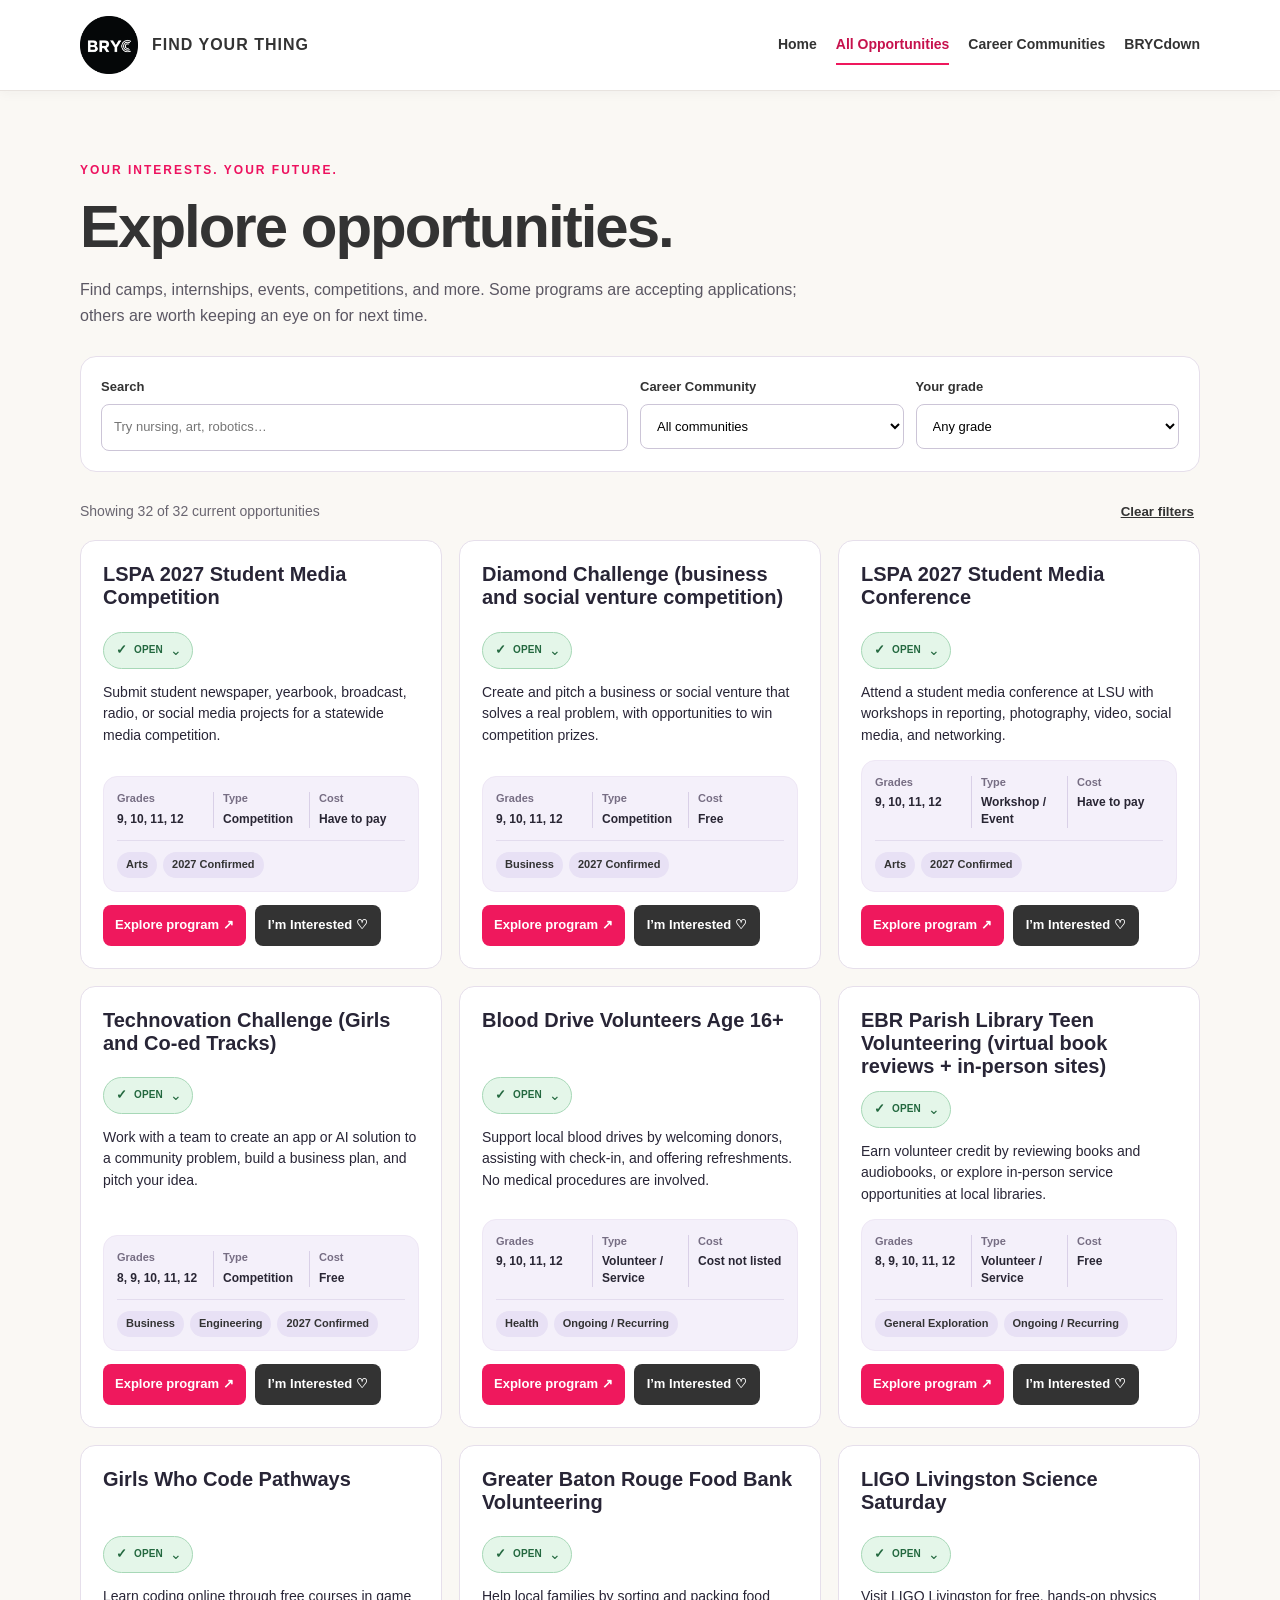
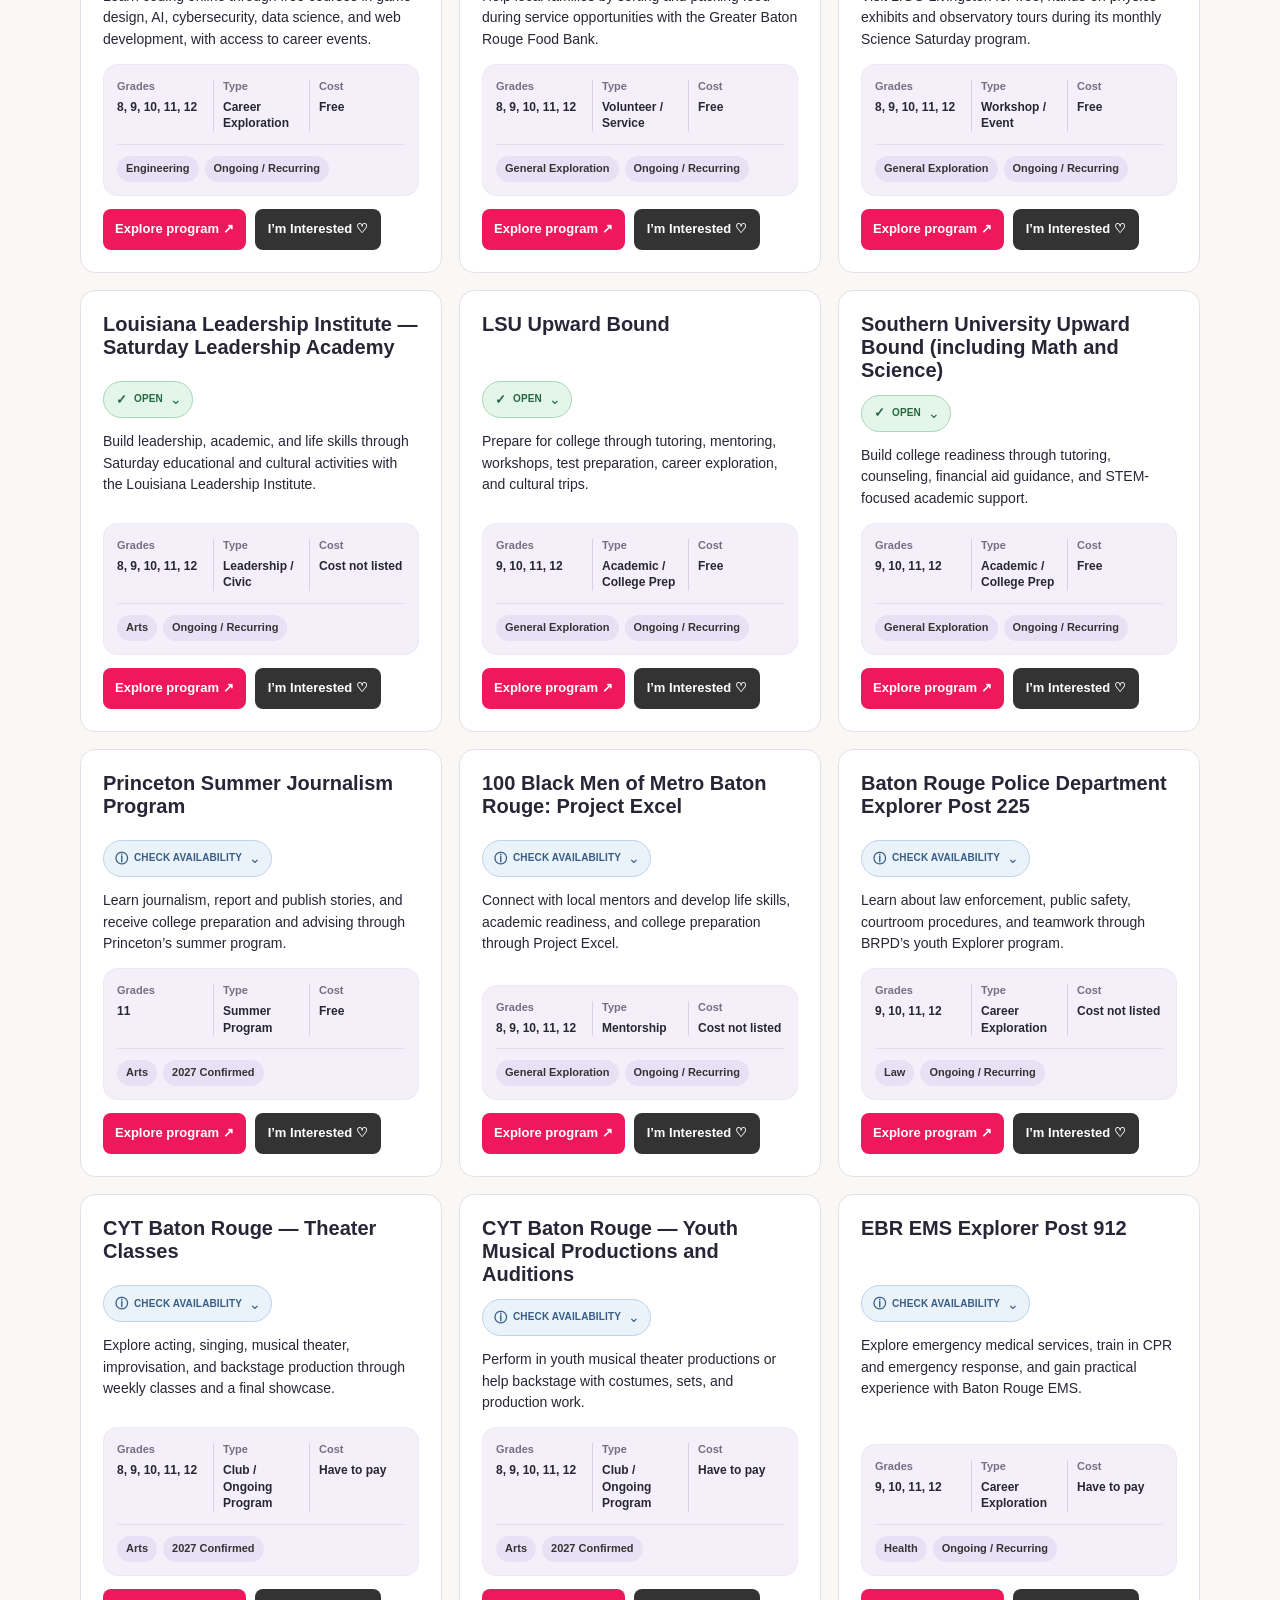
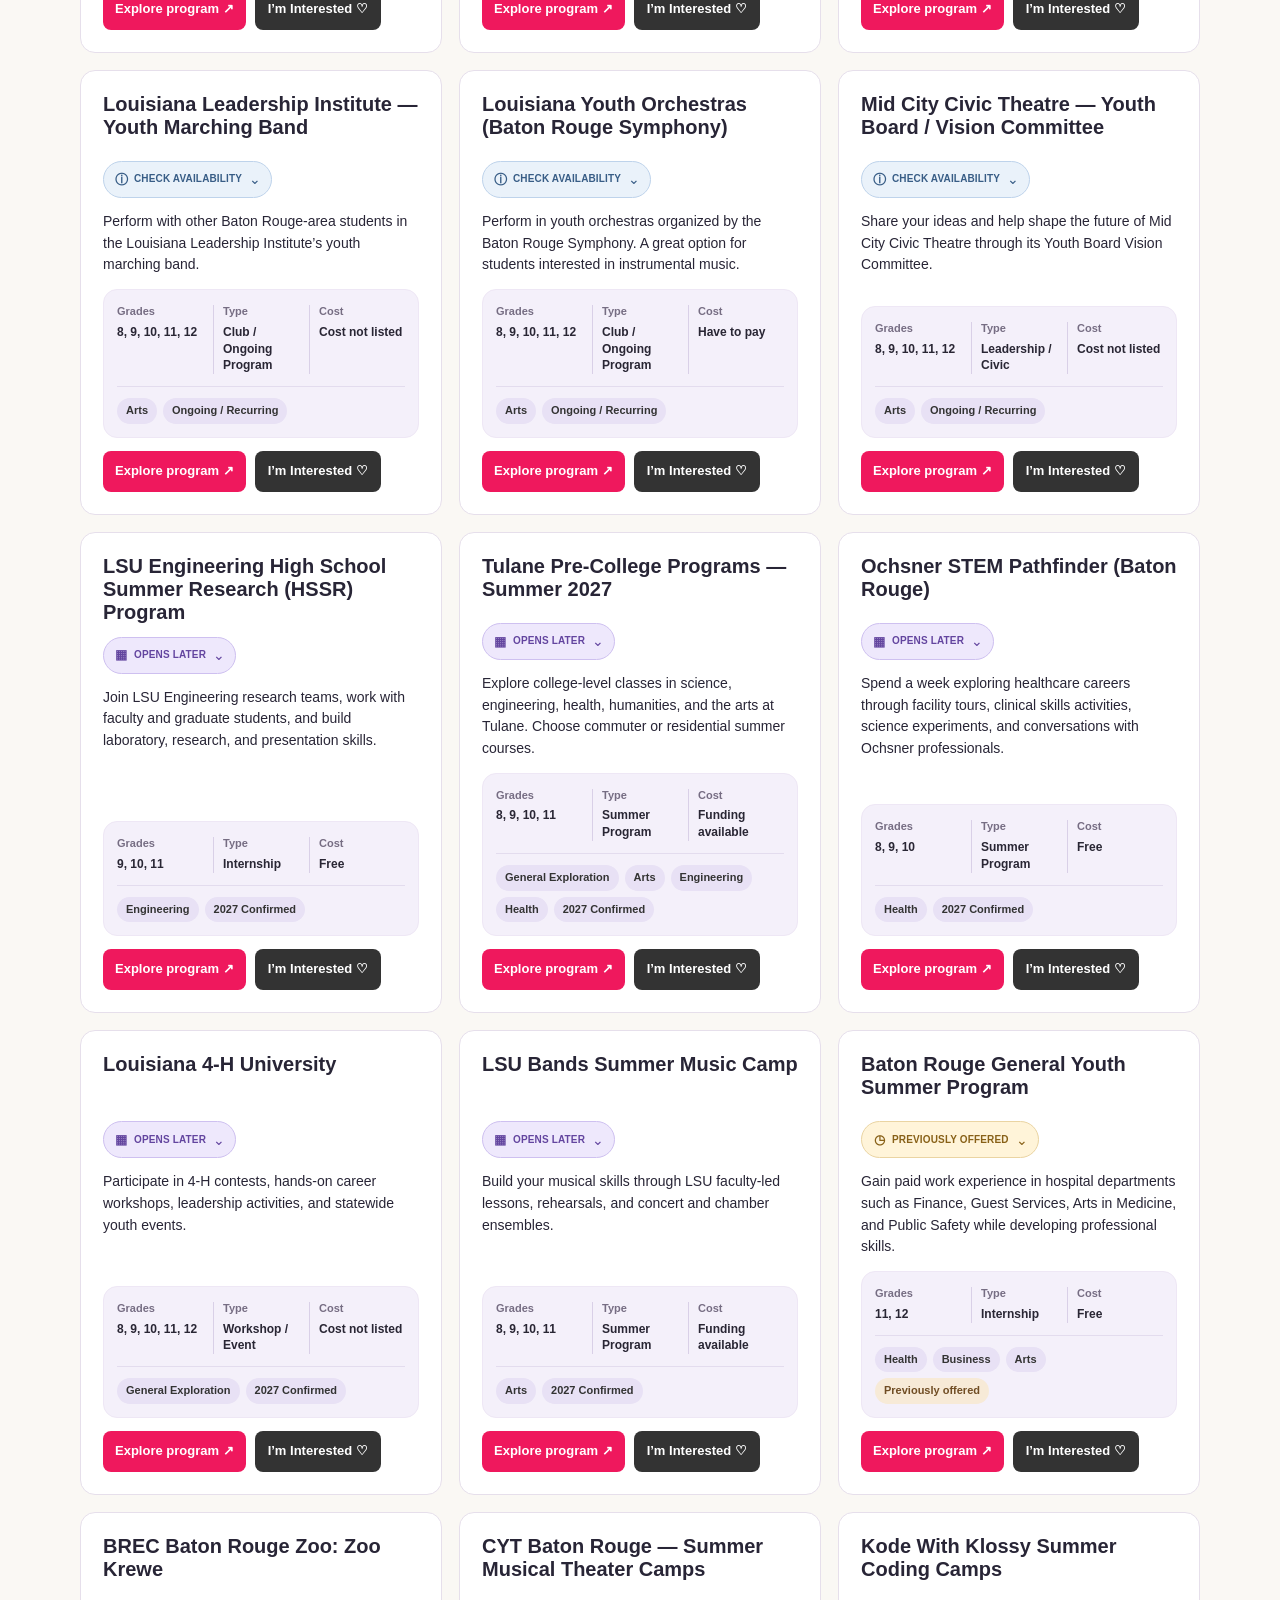
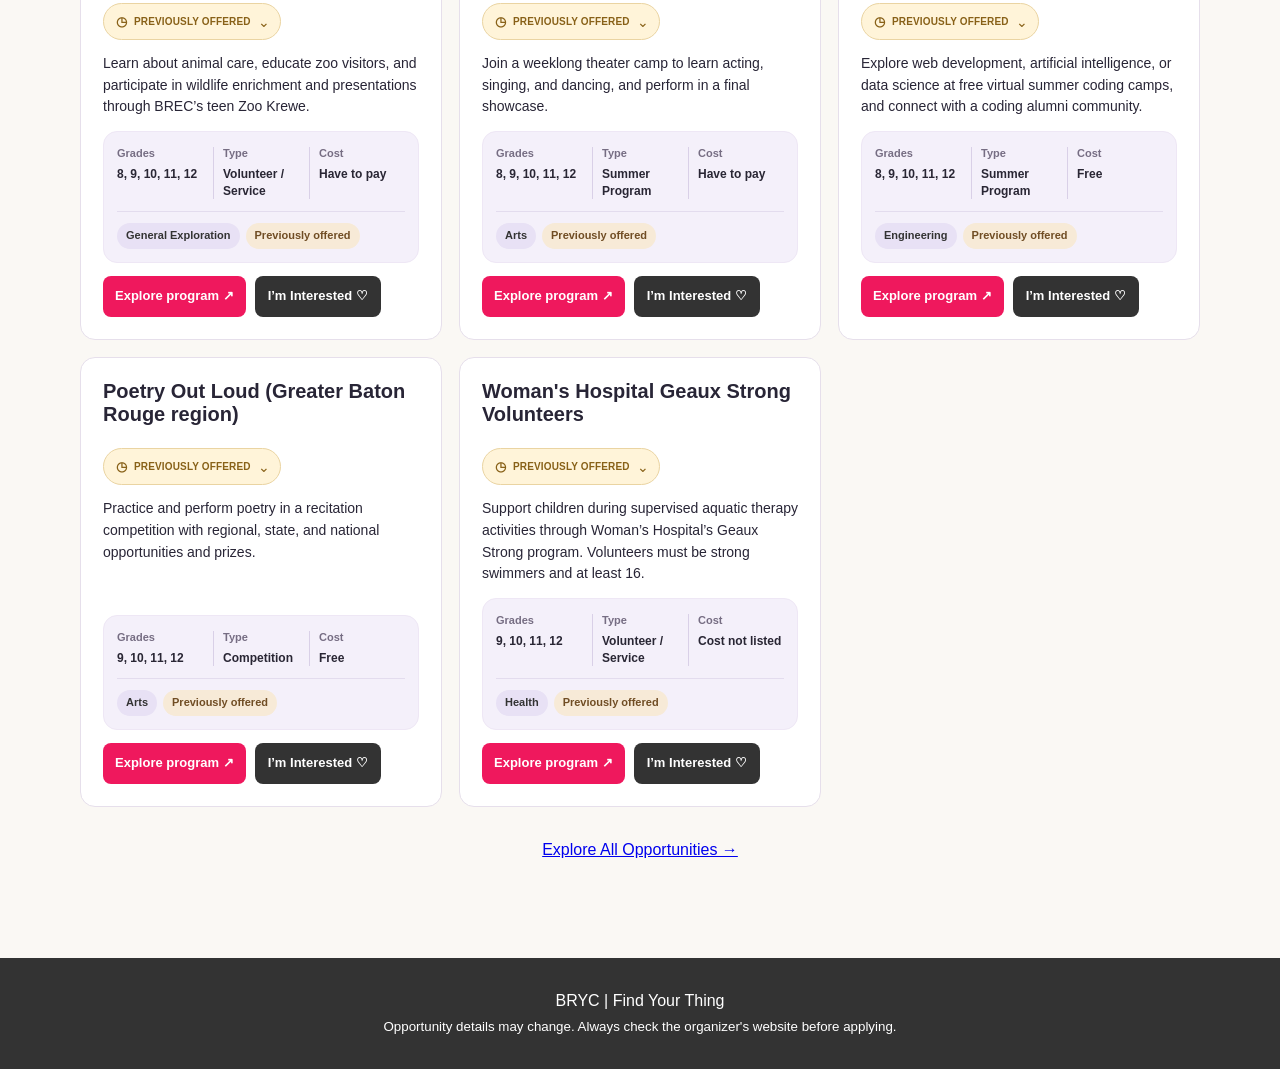
==== commit 09f84a66: "Remove icons beside Grades Type and Cost in summary bands" ====
--- a/opportunities.html
+++ b/opportunities.html
@@ -32,7 +32,6 @@
 .op-fact+.op-fact{border-left:1px solid #d9d0e7}
 .op-fact-label{color:#766d83;font-size:11px;font-weight:700;display:flex;align-items:center;gap:4px;line-height:1.25}
 .op-fact-value{color:#292634;font-size:12px;font-weight:700;overflow-wrap:anywhere;line-height:1.4}
-.op-fact-icon{font-size:12px;line-height:1;flex-shrink:0}
 .op-summary .op-tags{border-top:1px solid #e3dcee;padding-top:11px}
 @media(min-width:651px) and (max-width:1100px){.op-summary{padding:12px 10px}.op-fact{padding:0 6px}.op-fact-value{font-size:11px}}
 
@@ -361,17 +360,13 @@
 card.append(element('p',cardDescription(o),'op-description'));
 const summary=element('div','','op-summary');
 const meta=element('div','','op-meta');
-for(const [icon,label,value] of [
-  ['♧','Grades',list(o.eligibleGrades).join(', ')||'Not listed'],
-  ['▤','Type',o.type||'Not listed'],
-  ['◇','Cost',displayCost(o)]
+for(const [label,value] of [
+  ['Grades',list(o.eligibleGrades).join(', ')||'Not listed'],
+  ['Type',o.type||'Not listed'],
+  ['Cost',displayCost(o)]
 ]){
   const fact=element('div','','op-fact');
-  const heading=element('span','','op-fact-label');
-  const symbol=element('span',icon,'op-fact-icon');
-  symbol.setAttribute('aria-hidden','true');
-  heading.append(symbol,document.createTextNode(label));
-  fact.append(heading,element('span',value,'op-fact-value'));
+  fact.append(element('span',label,'op-fact-label'),element('span',value,'op-fact-value'));
   meta.append(fact);
 }
 summary.append(meta);
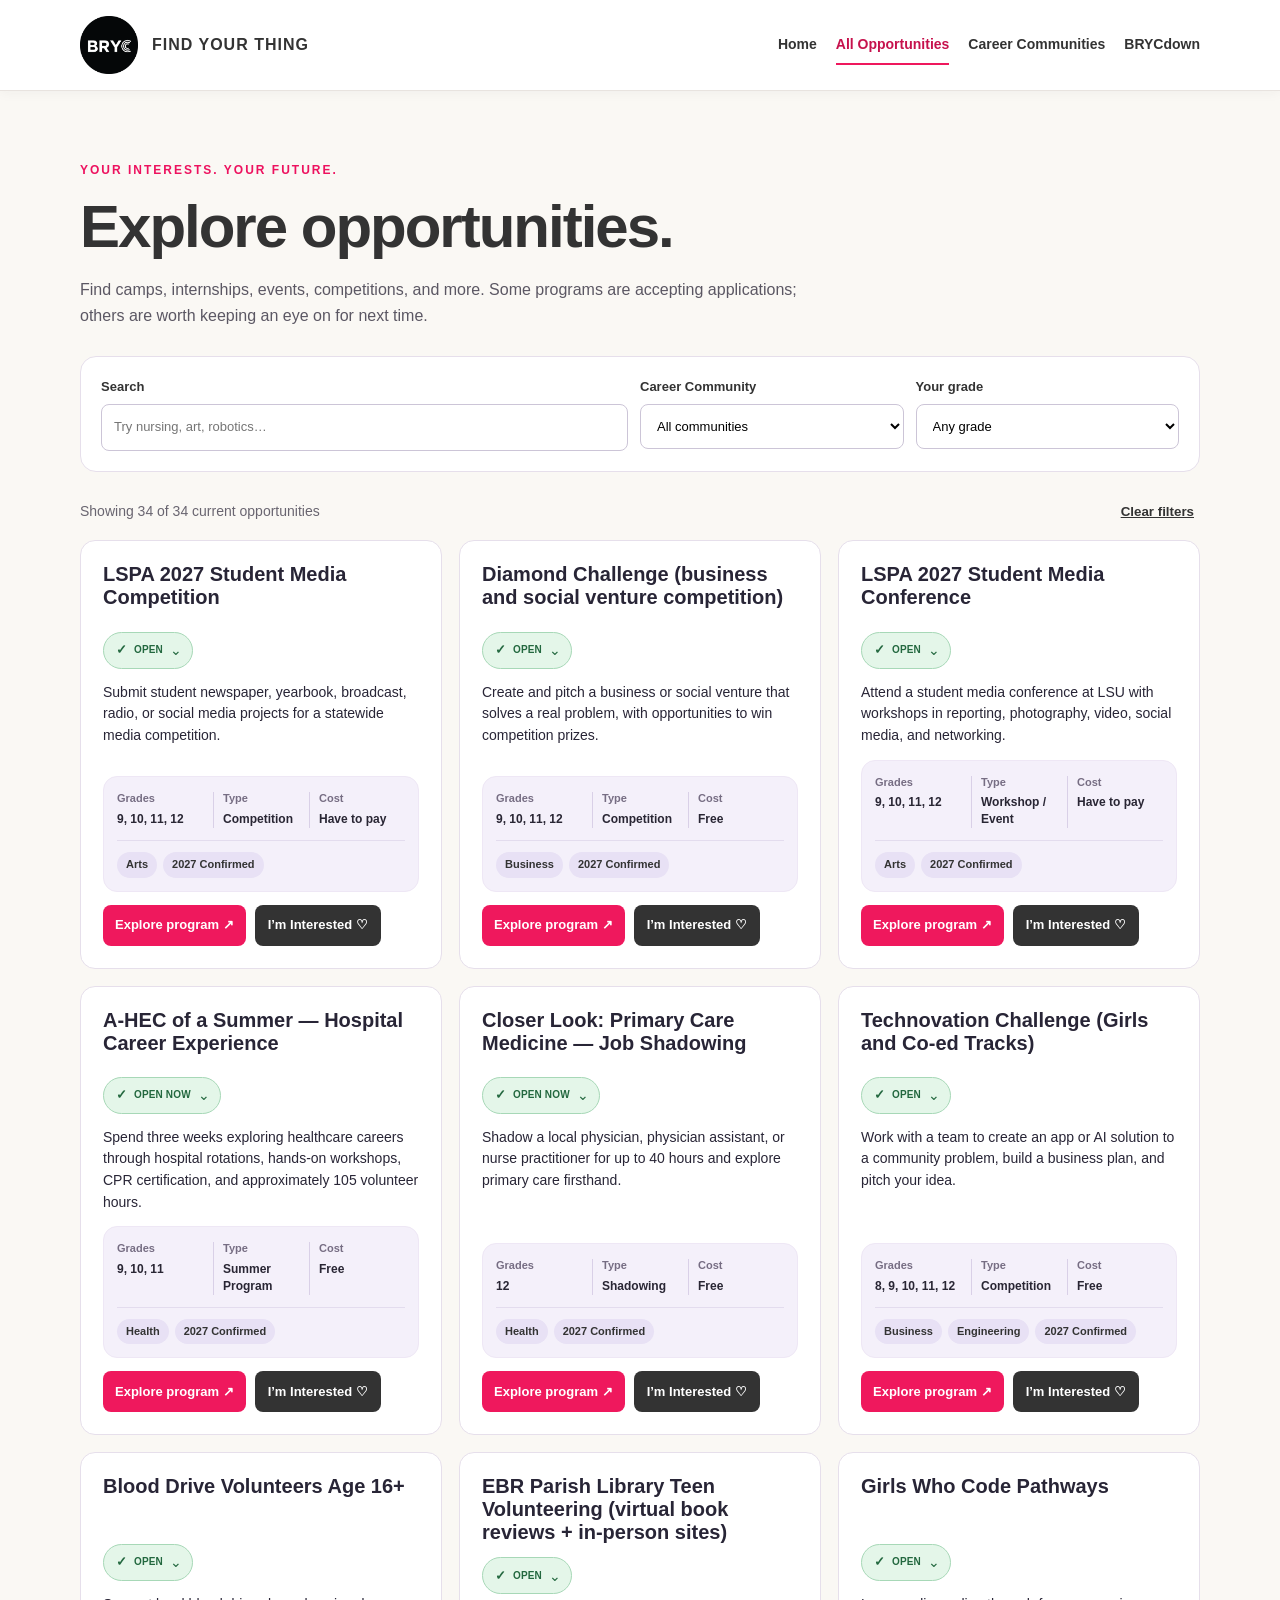
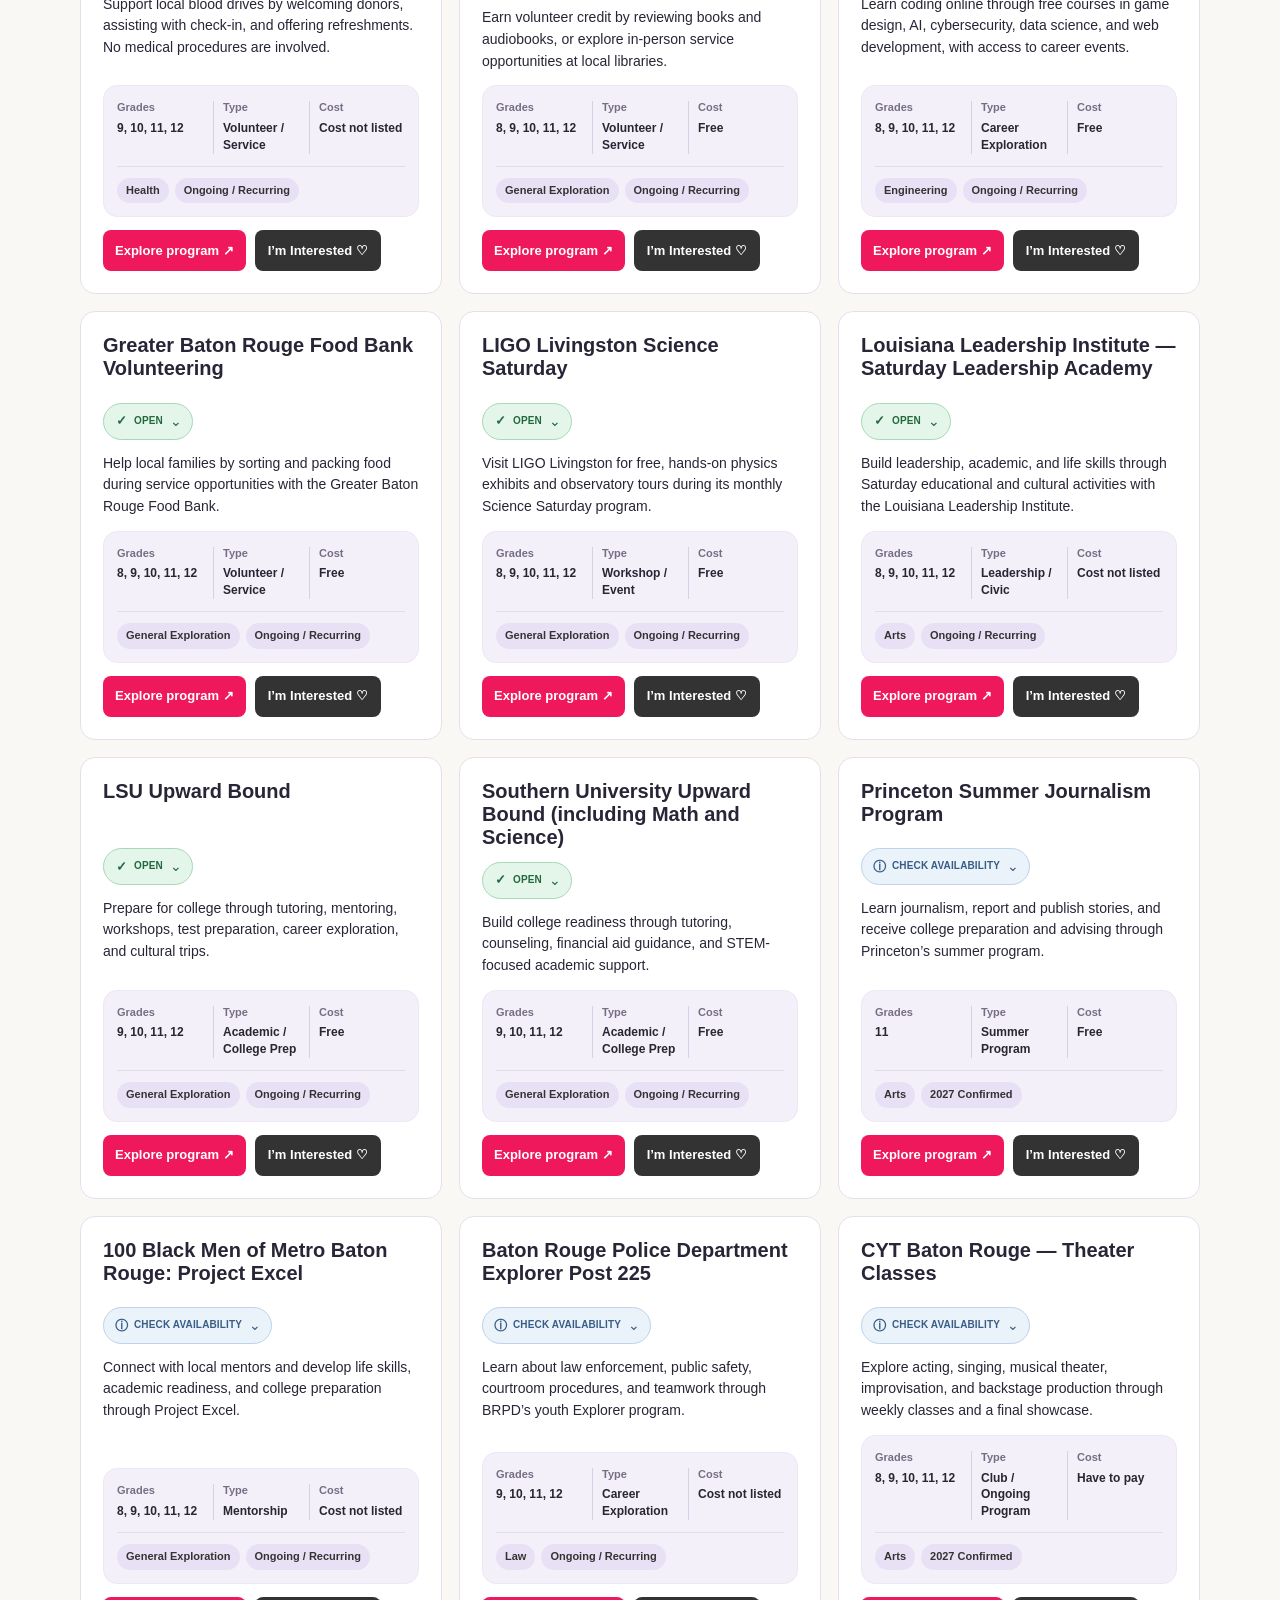
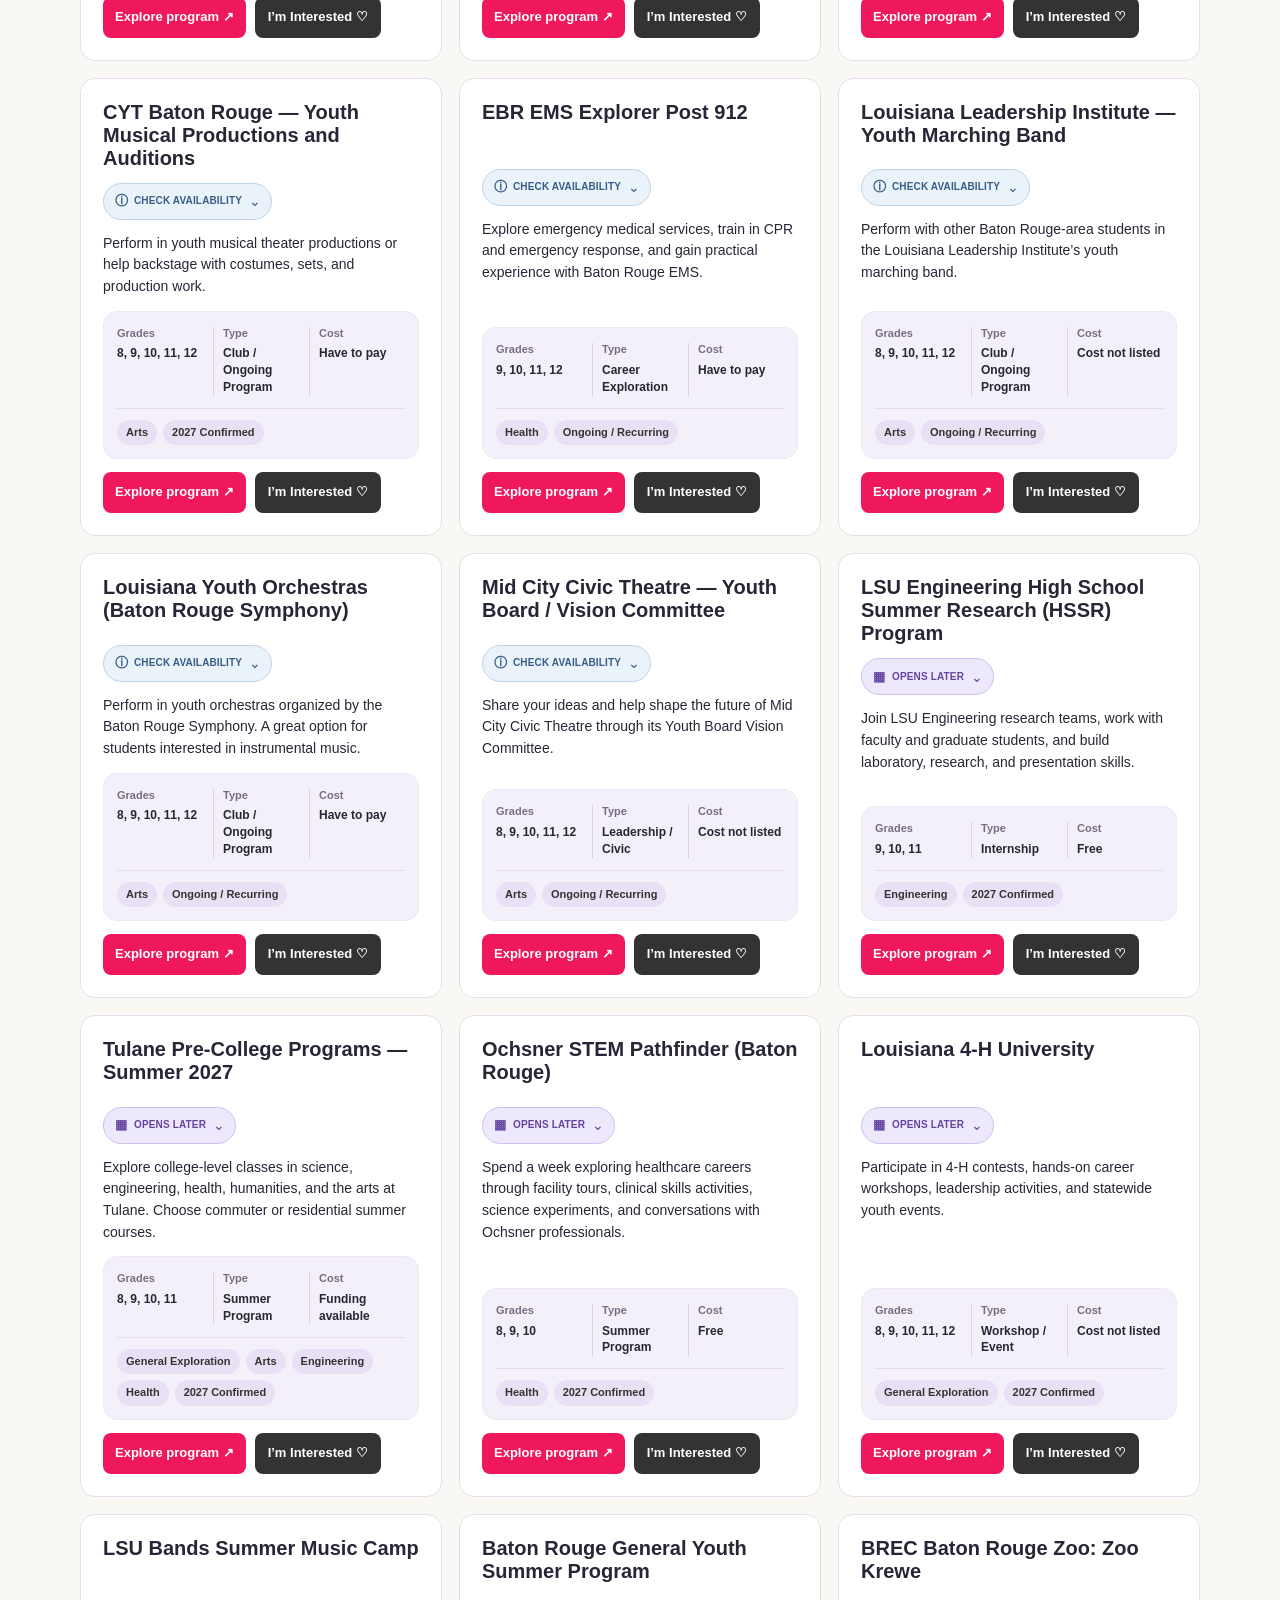
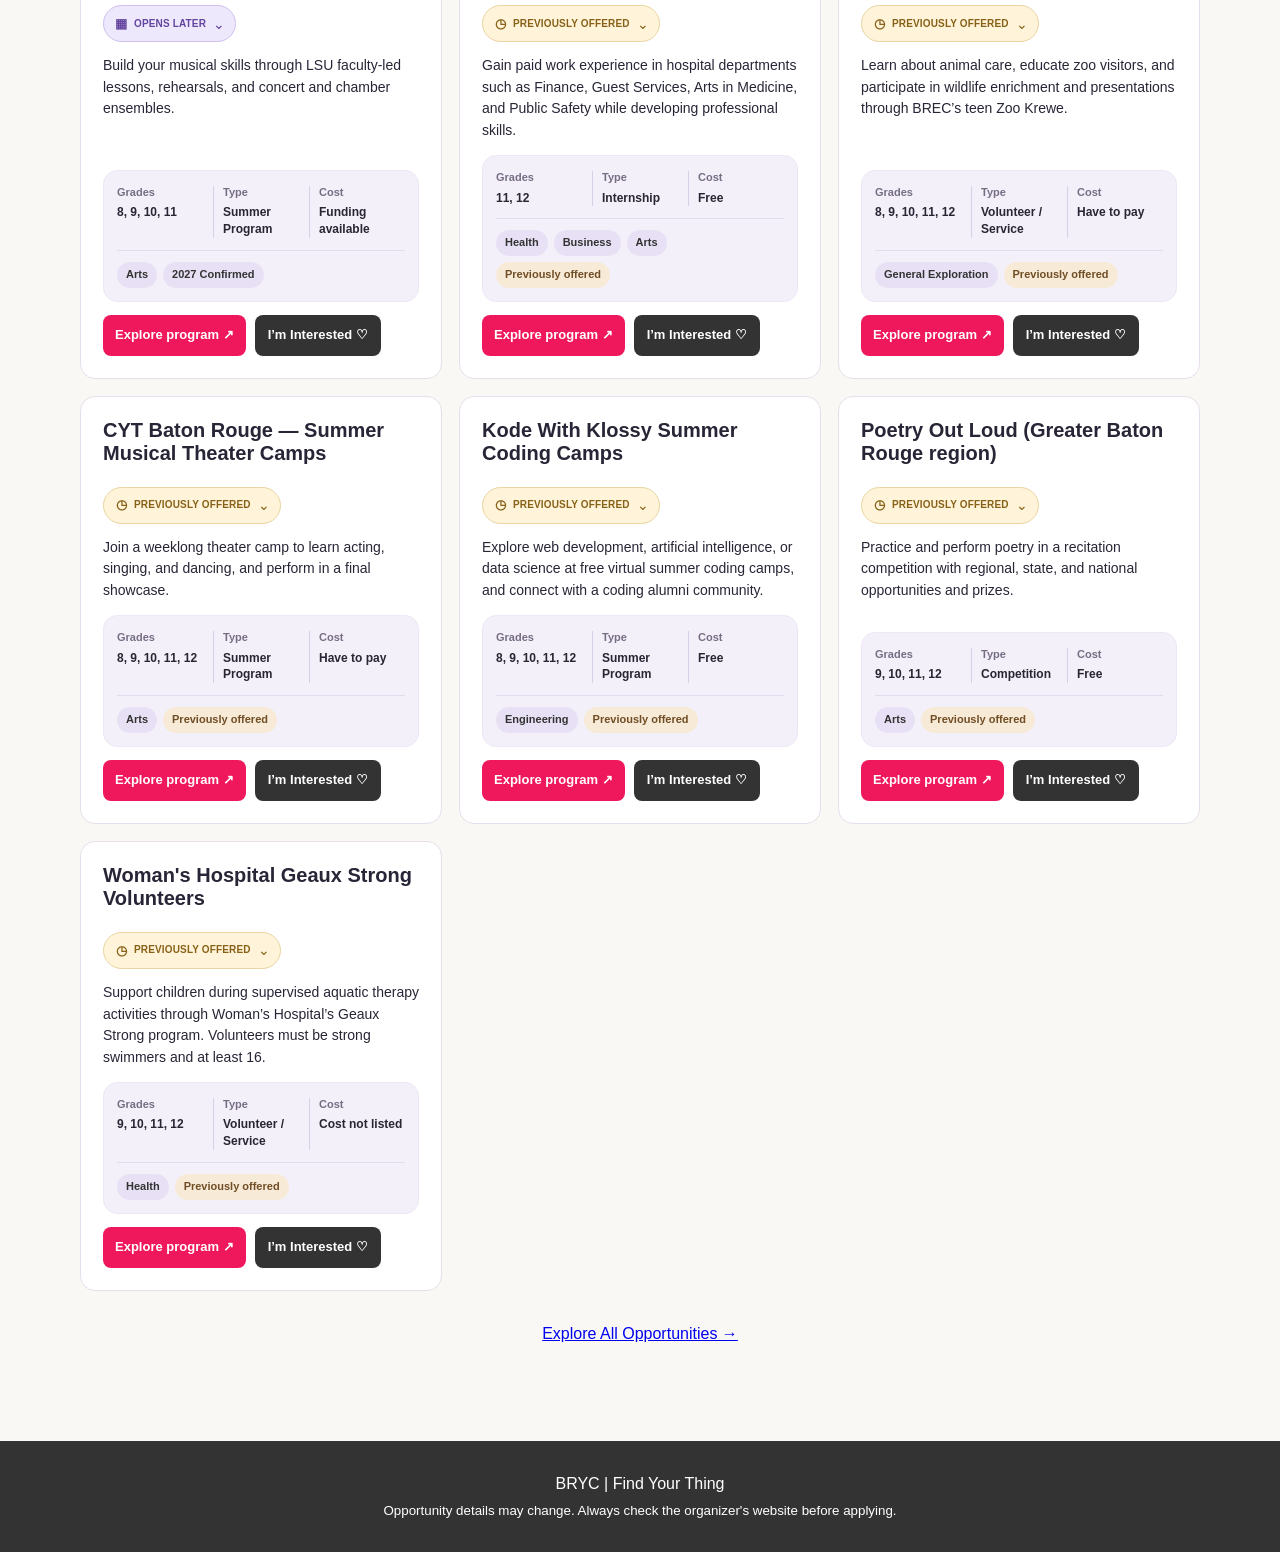
==== commit 679ca2b0: "Refresh FYT snapshot cache for LSU and AHEC updates" ====
--- a/opportunities.html
+++ b/opportunities.html
@@ -136,7 +136,7 @@
 <div id="error" class="op-notice" hidden><h2>Opportunities aren't available yet</h2><p id="error-detail">Please check back soon.</p><a class="op-home" href="index.html">Return to Career Communities</a></div>
 </main>
 <footer><div class="container">BRYC | Find Your Thing<br><small>Opportunity details may change. Always check the organizer's website before applying.</small></div></footer>
-<script src="opportunities-snapshot.js?v=20261117-tulane"></script>
+<script src="opportunities-snapshot.js?v=20261120-ahec-lsu"></script>
 <script src="fyt-search.js?v=status-order-2"></script>
 <script src="fyt-config.js?v=interest-live-20261116"></script>
 <script>
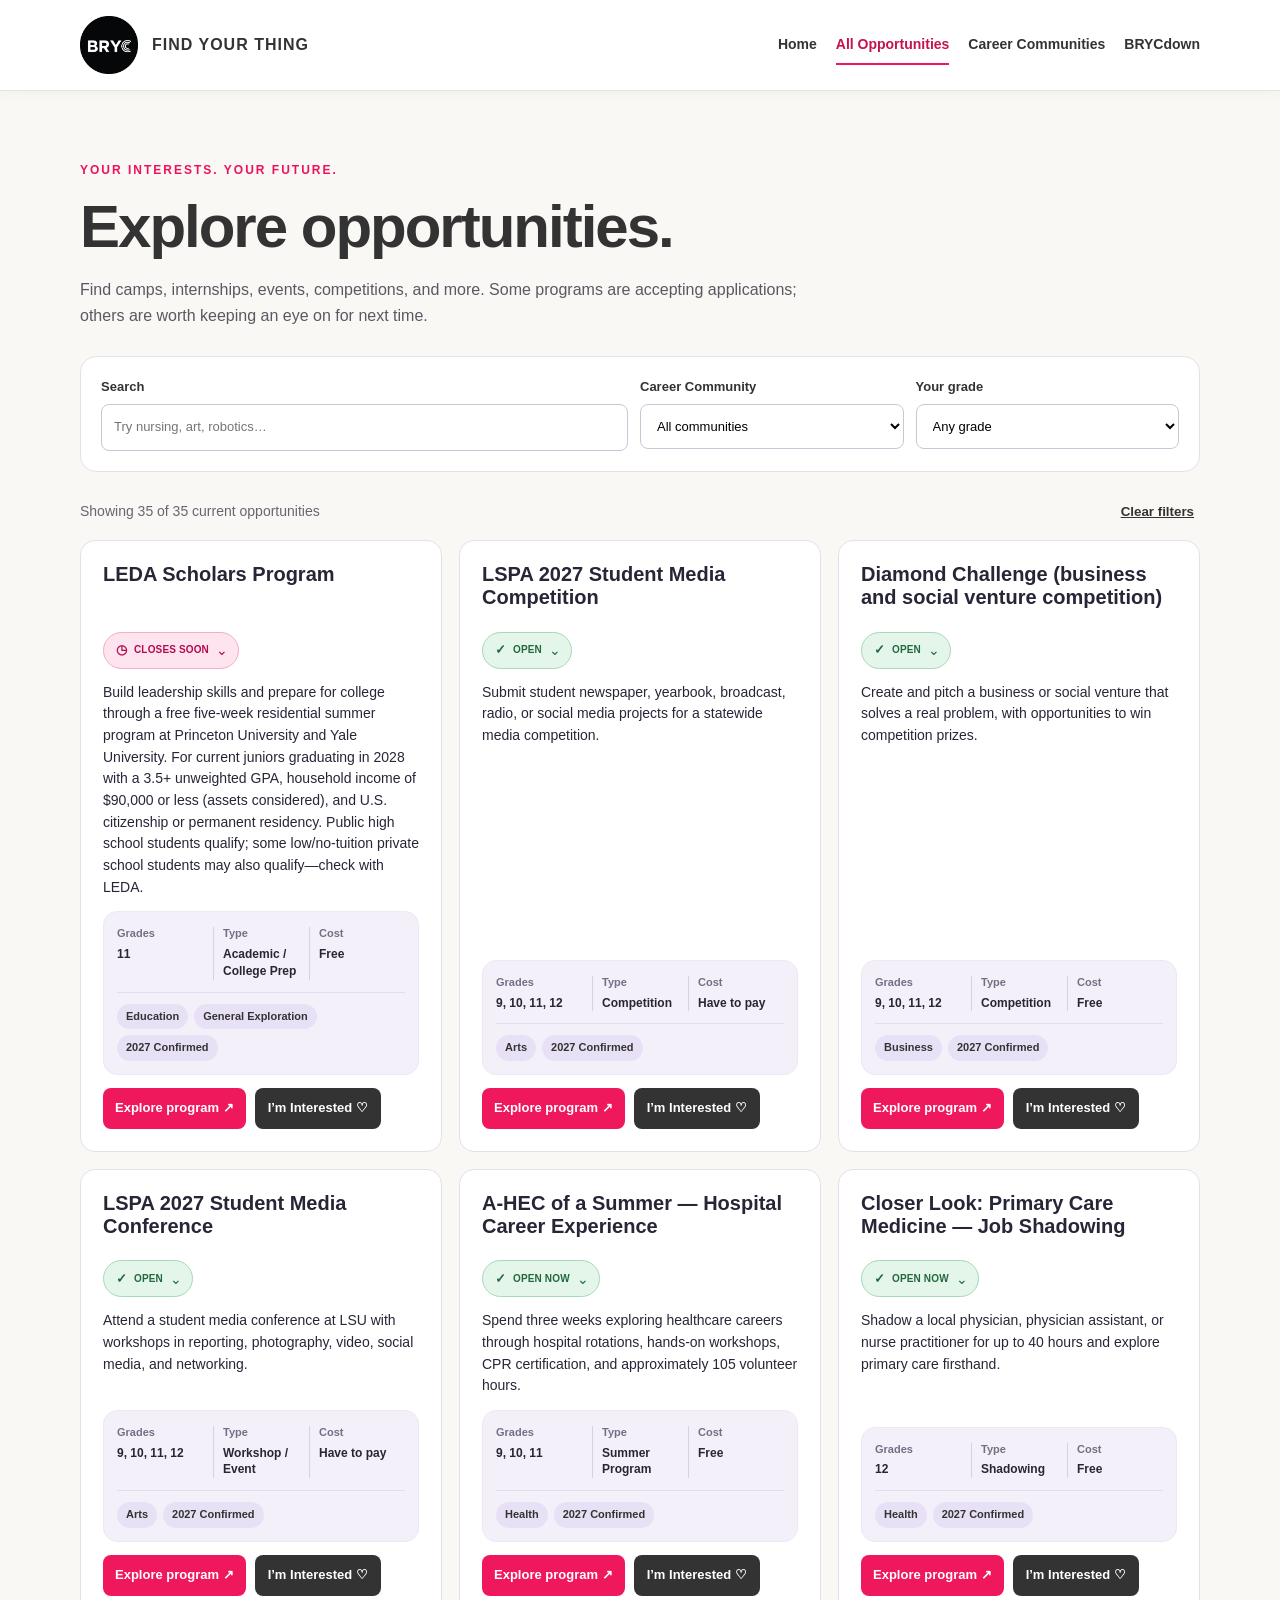
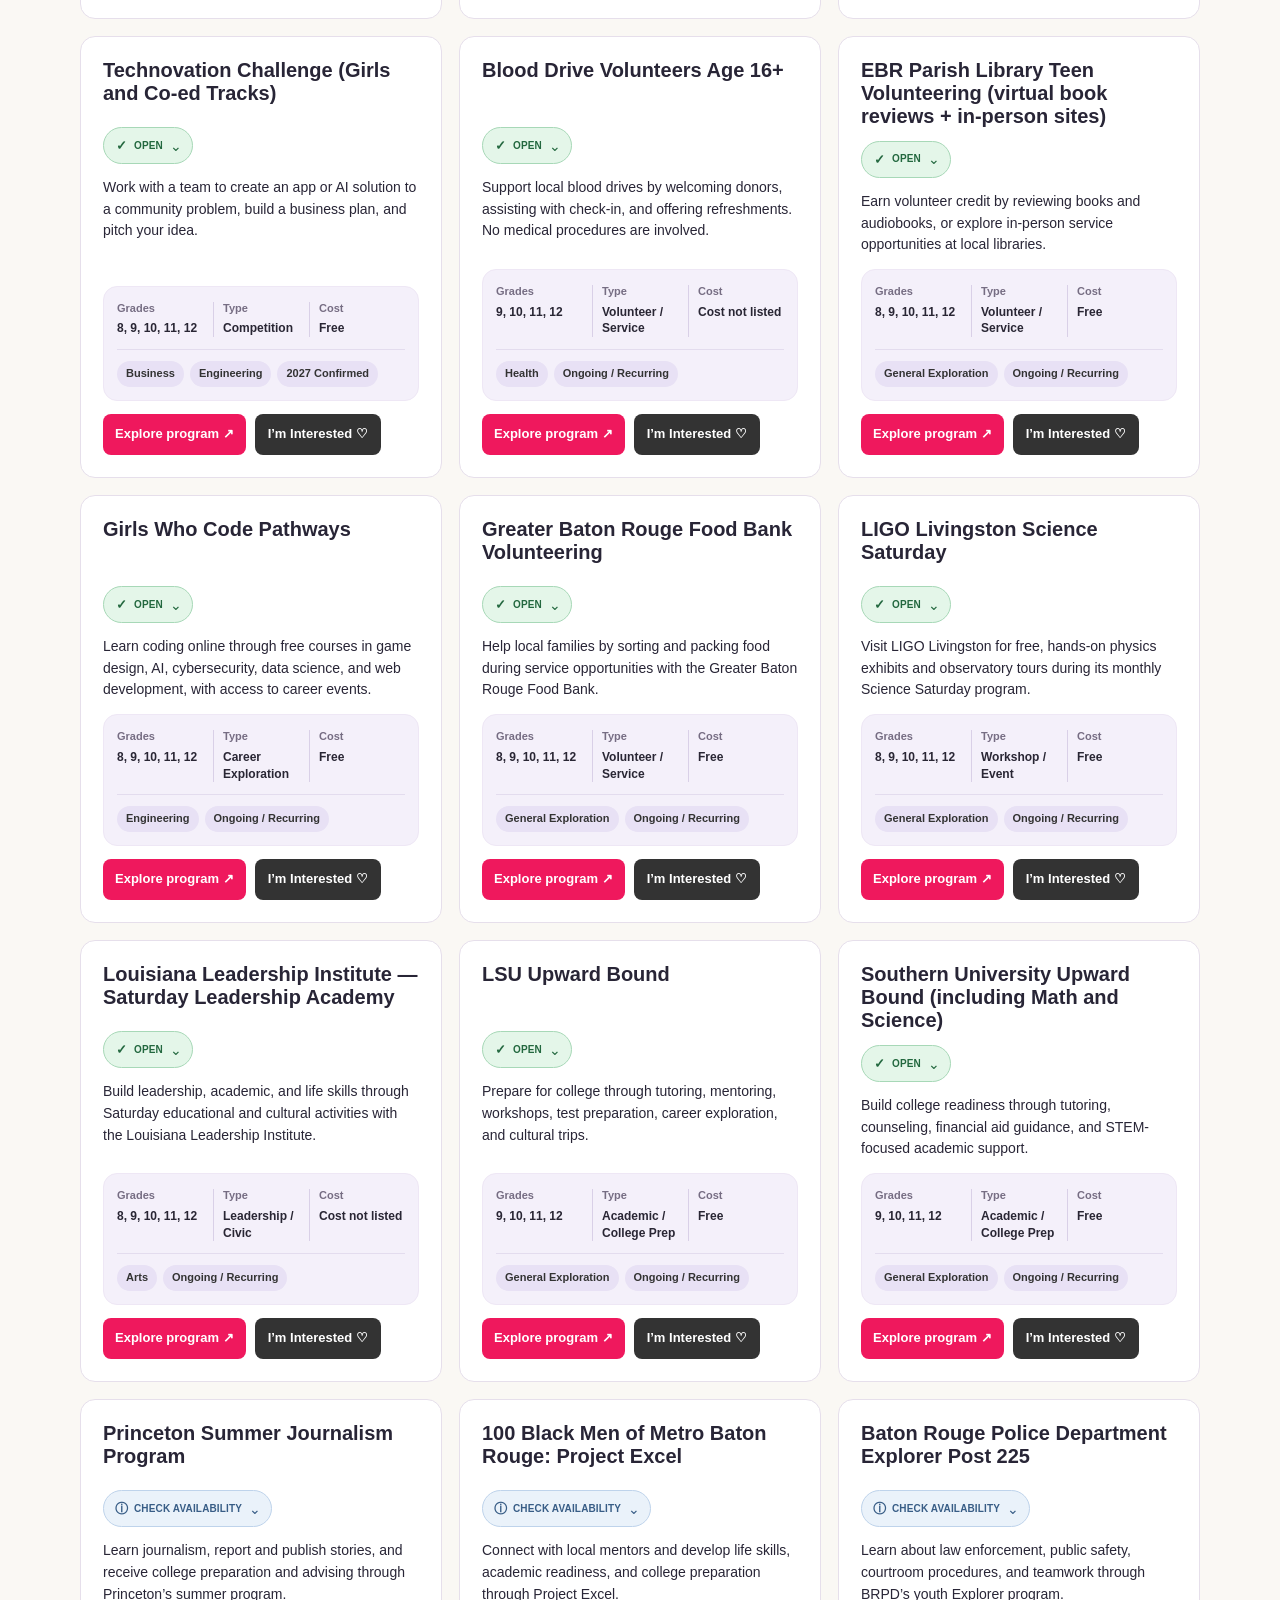
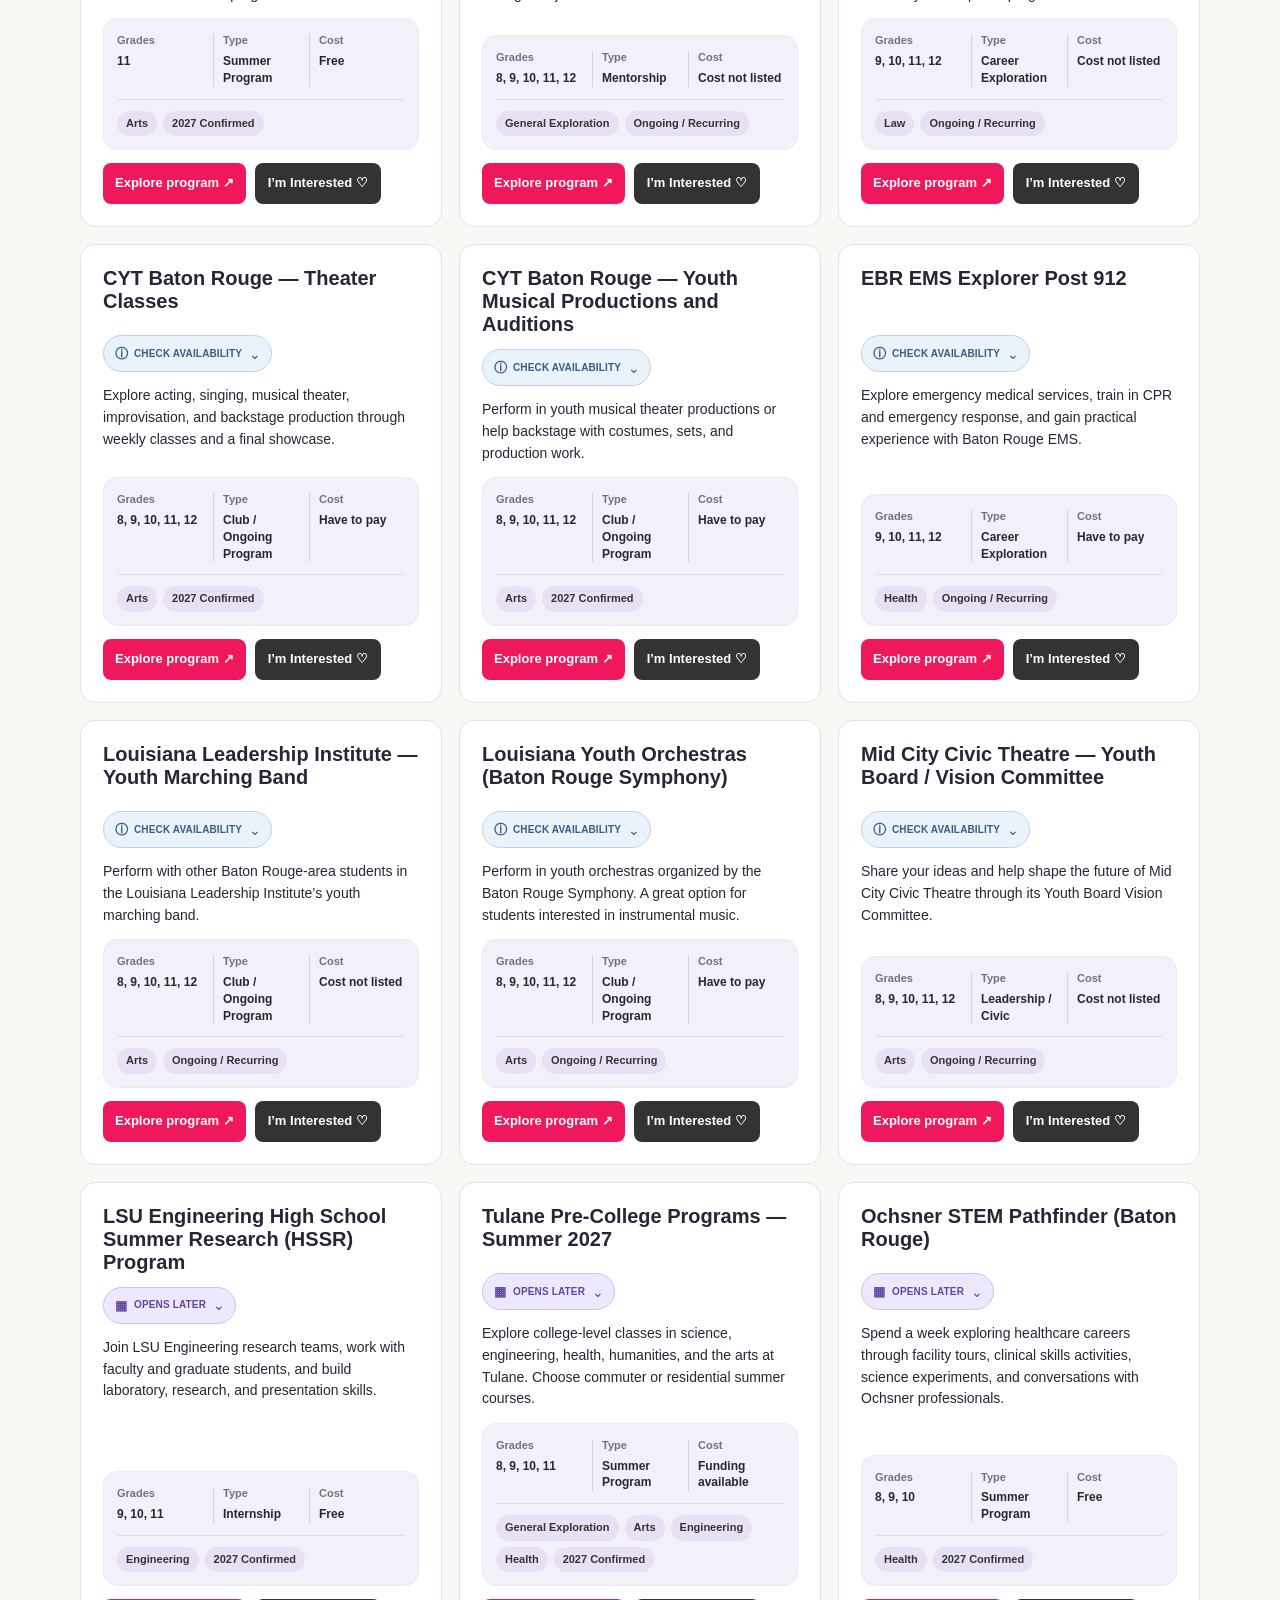
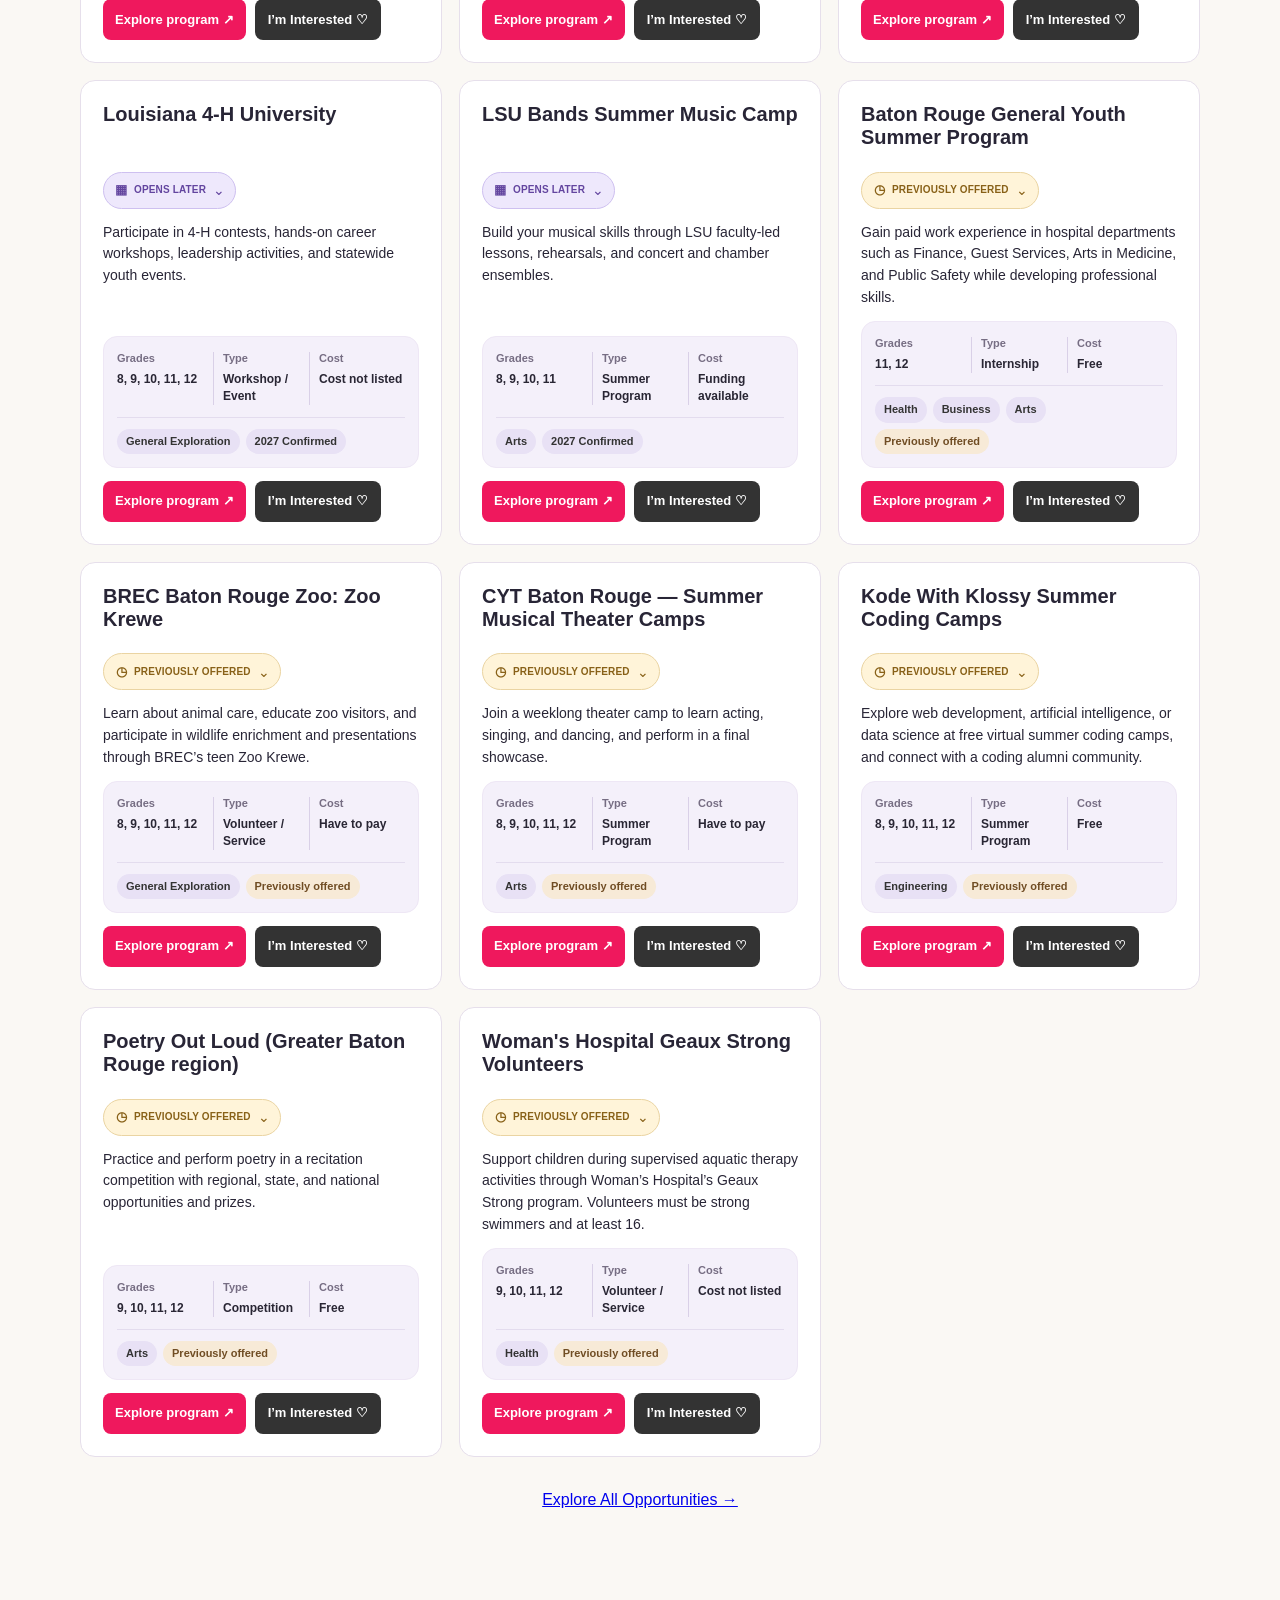
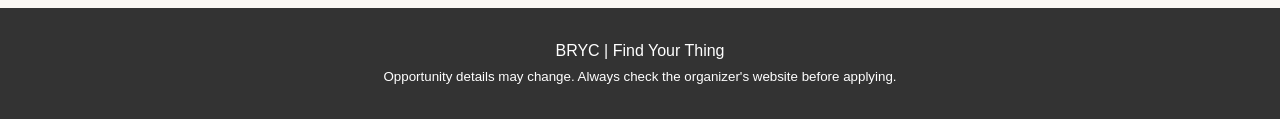
==== commit 290a070e: "Refresh public snapshot cache for LEDA Scholars" ====
--- a/opportunities.html
+++ b/opportunities.html
@@ -136,7 +136,7 @@
 <div id="error" class="op-notice" hidden><h2>Opportunities aren't available yet</h2><p id="error-detail">Please check back soon.</p><a class="op-home" href="index.html">Return to Career Communities</a></div>
 </main>
 <footer><div class="container">BRYC | Find Your Thing<br><small>Opportunity details may change. Always check the organizer's website before applying.</small></div></footer>
-<script src="opportunities-snapshot.js?v=20261120-ahec-lsu"></script>
+<script src="opportunities-snapshot.js?v=20261125-leda"></script>
 <script src="fyt-search.js?v=status-order-2"></script>
 <script src="fyt-config.js?v=interest-live-20261116"></script>
 <script>
